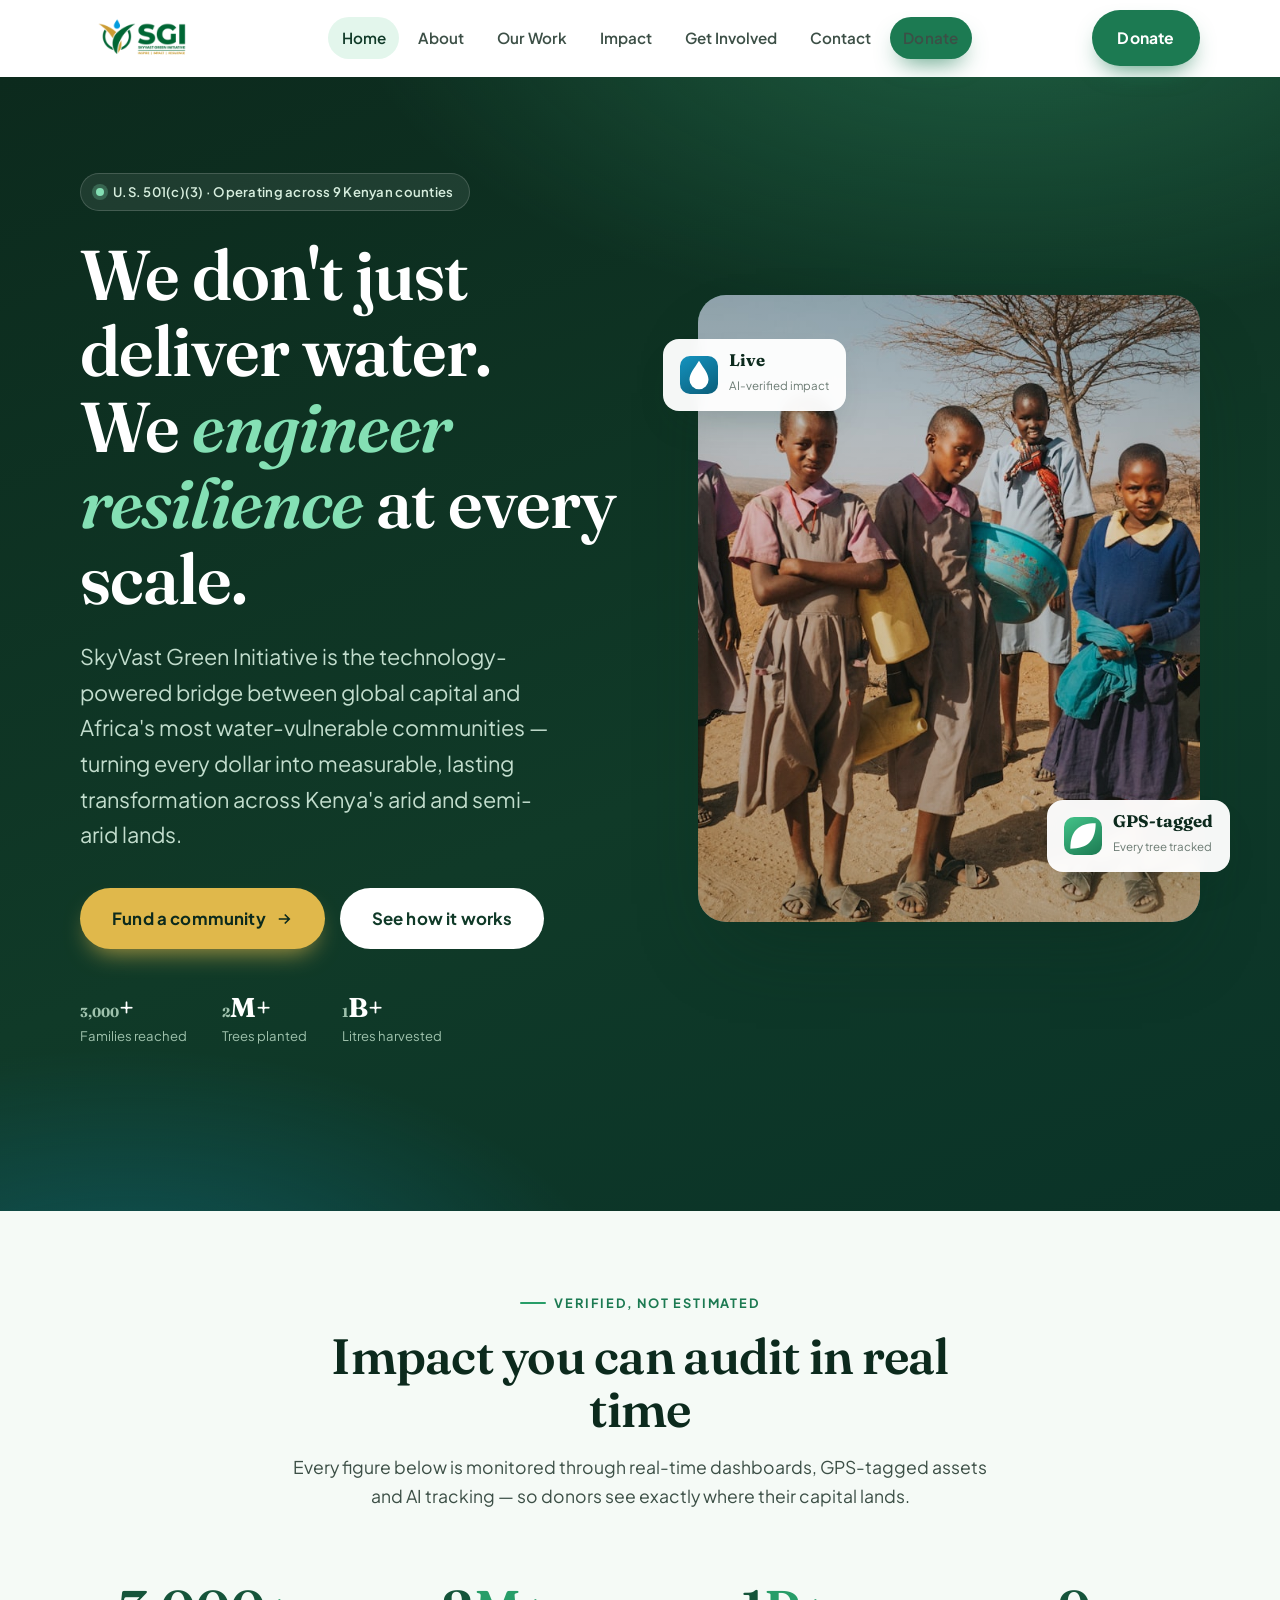
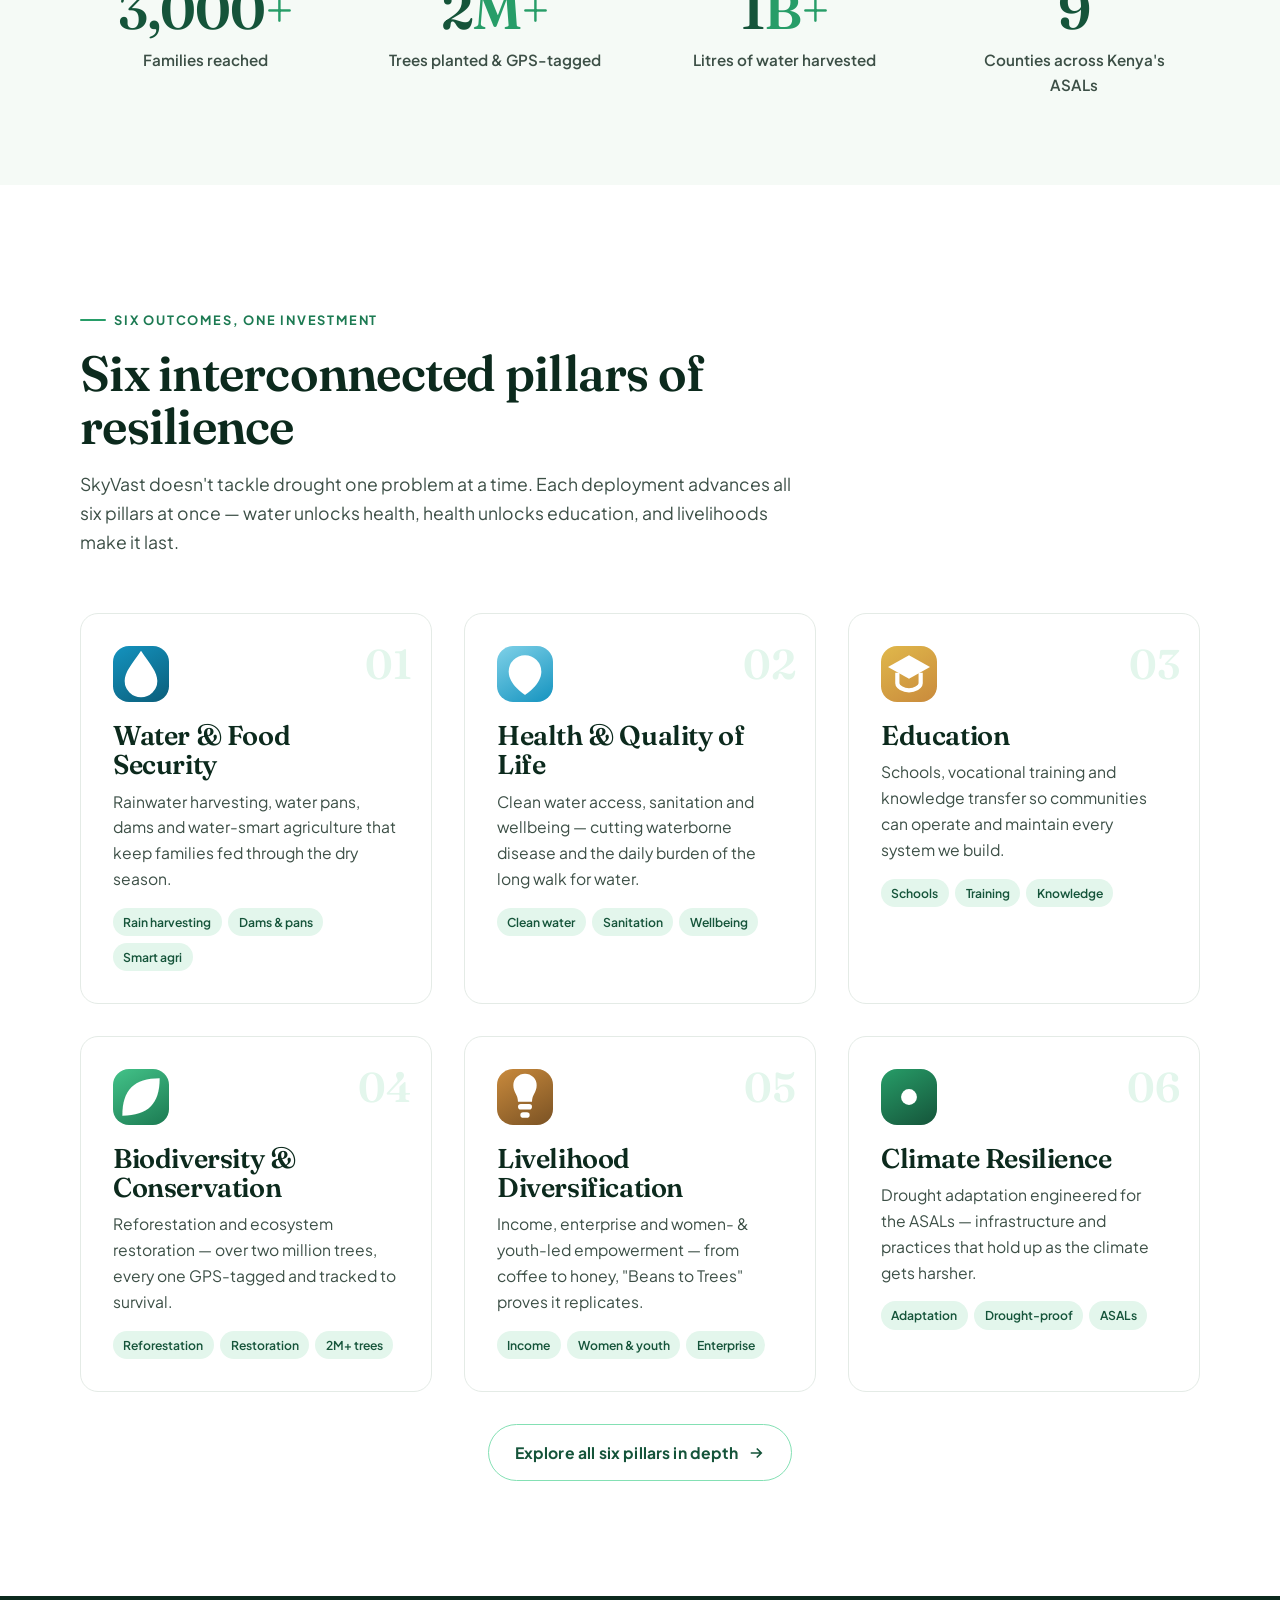
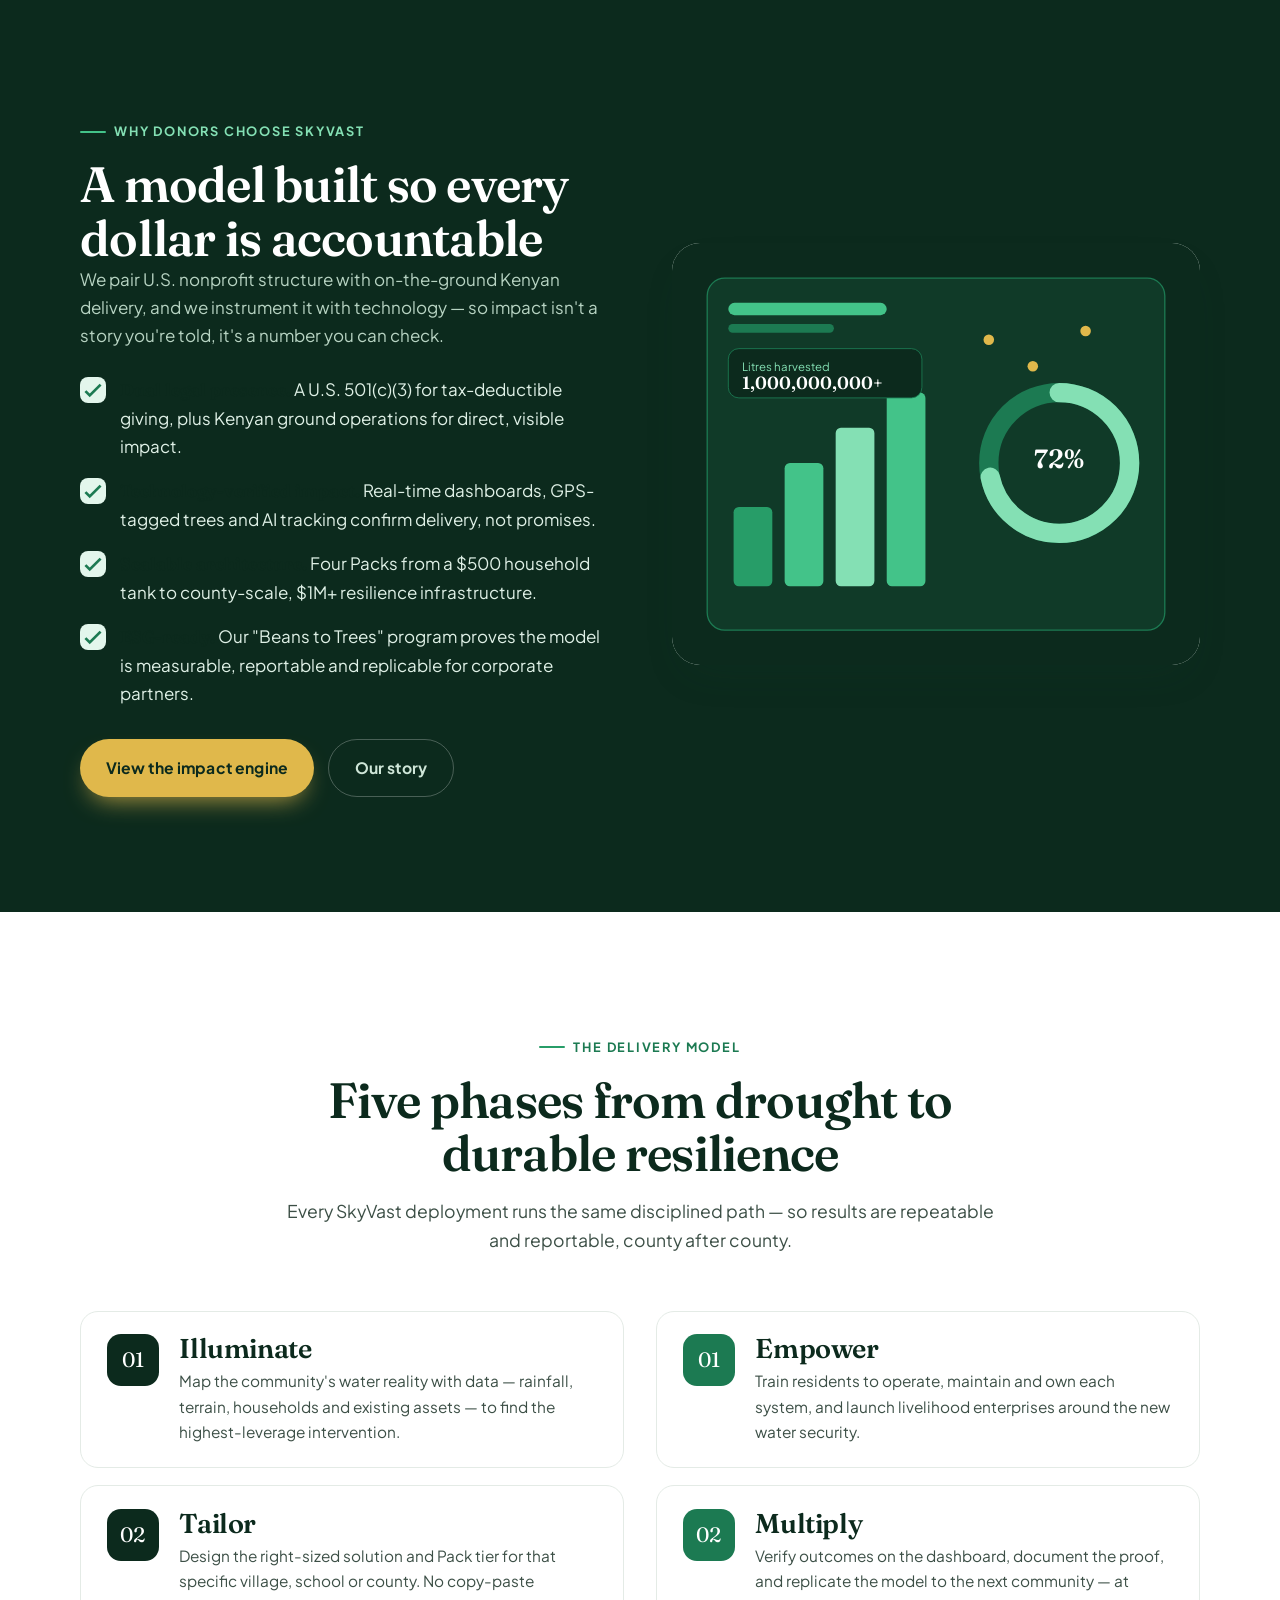
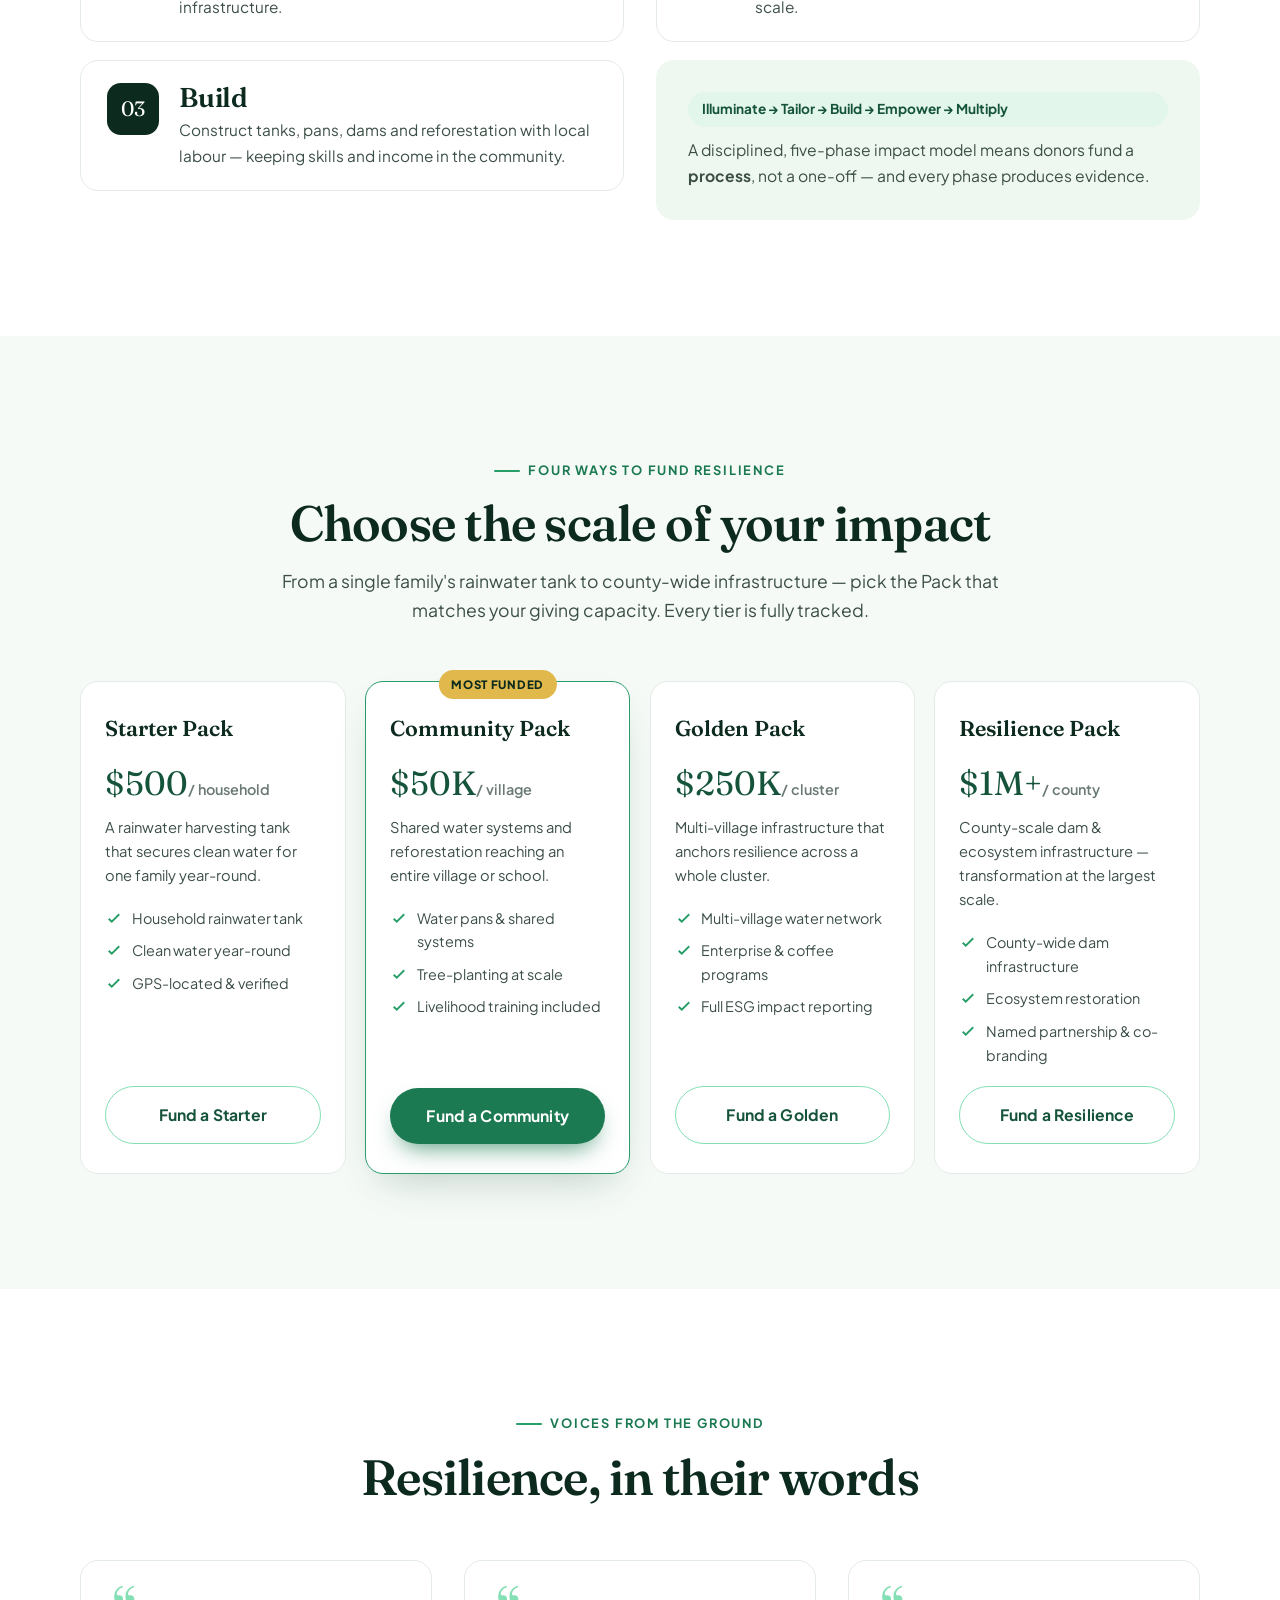
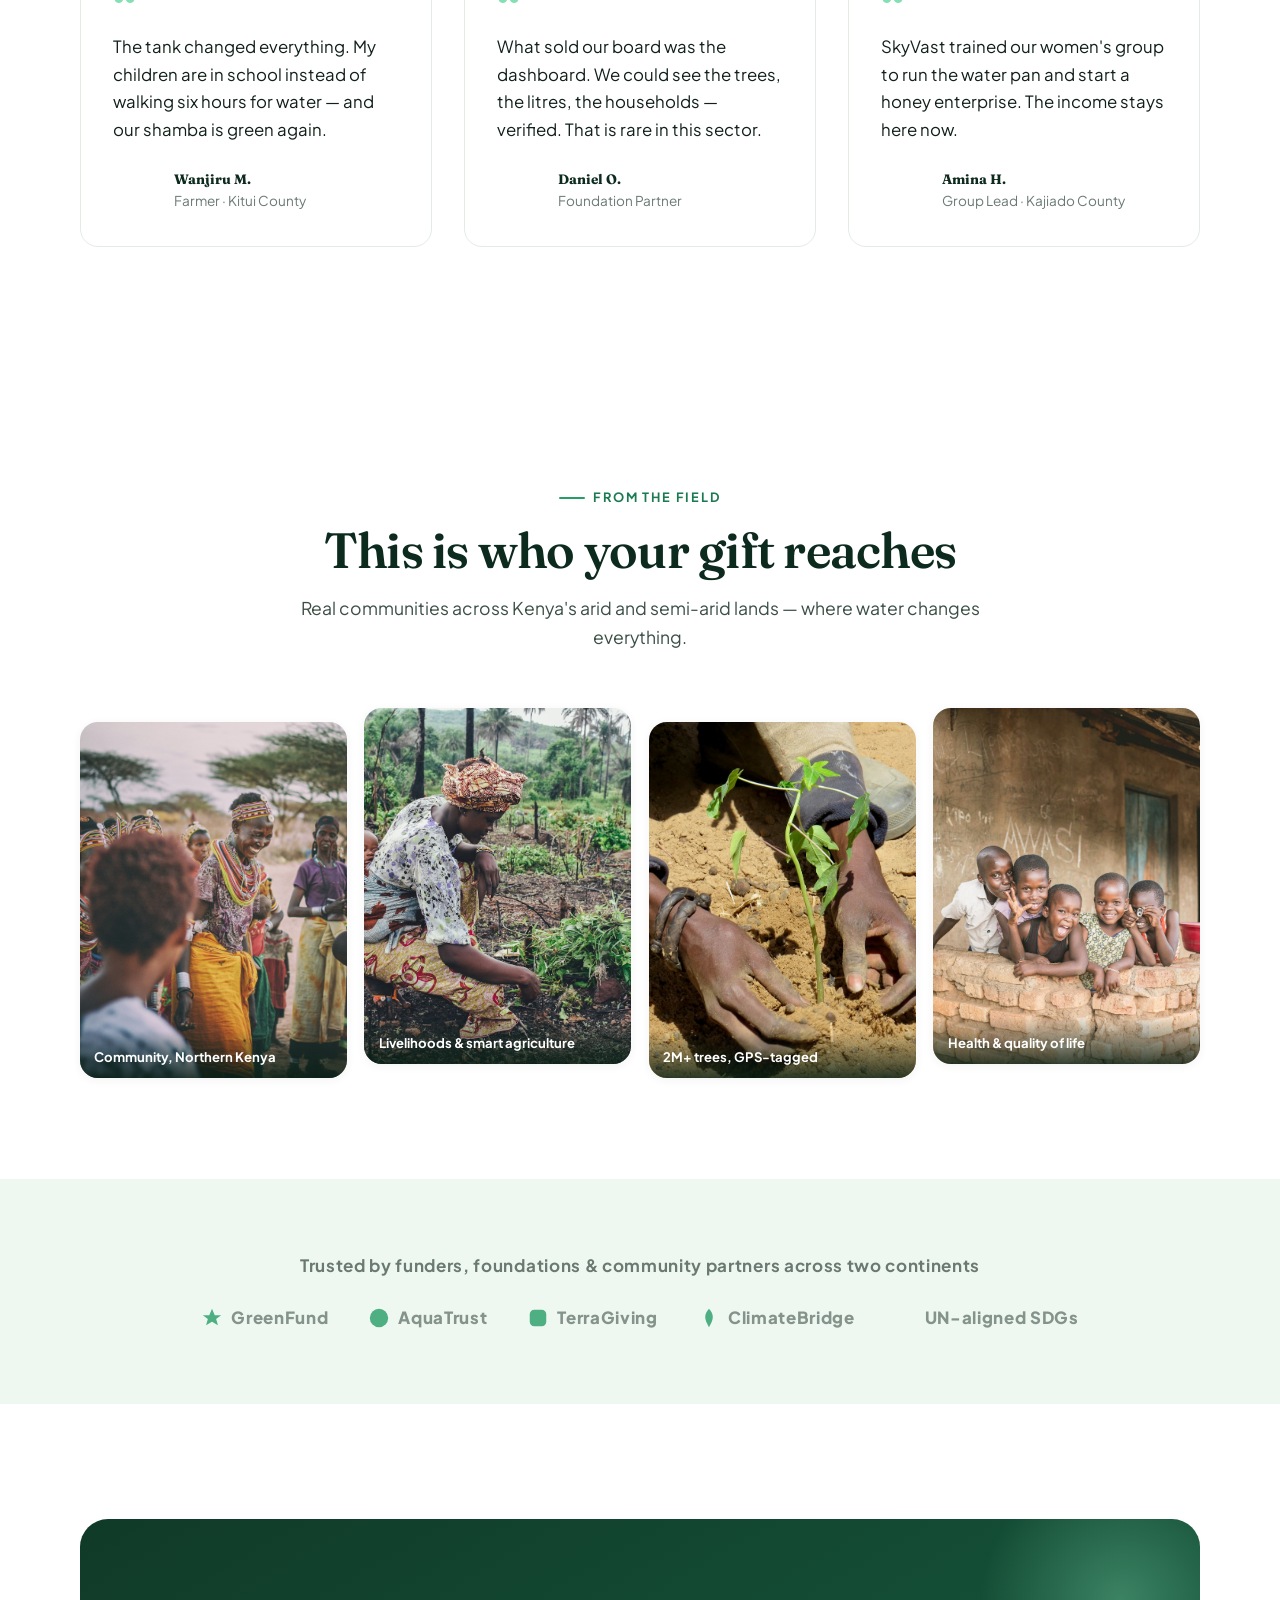
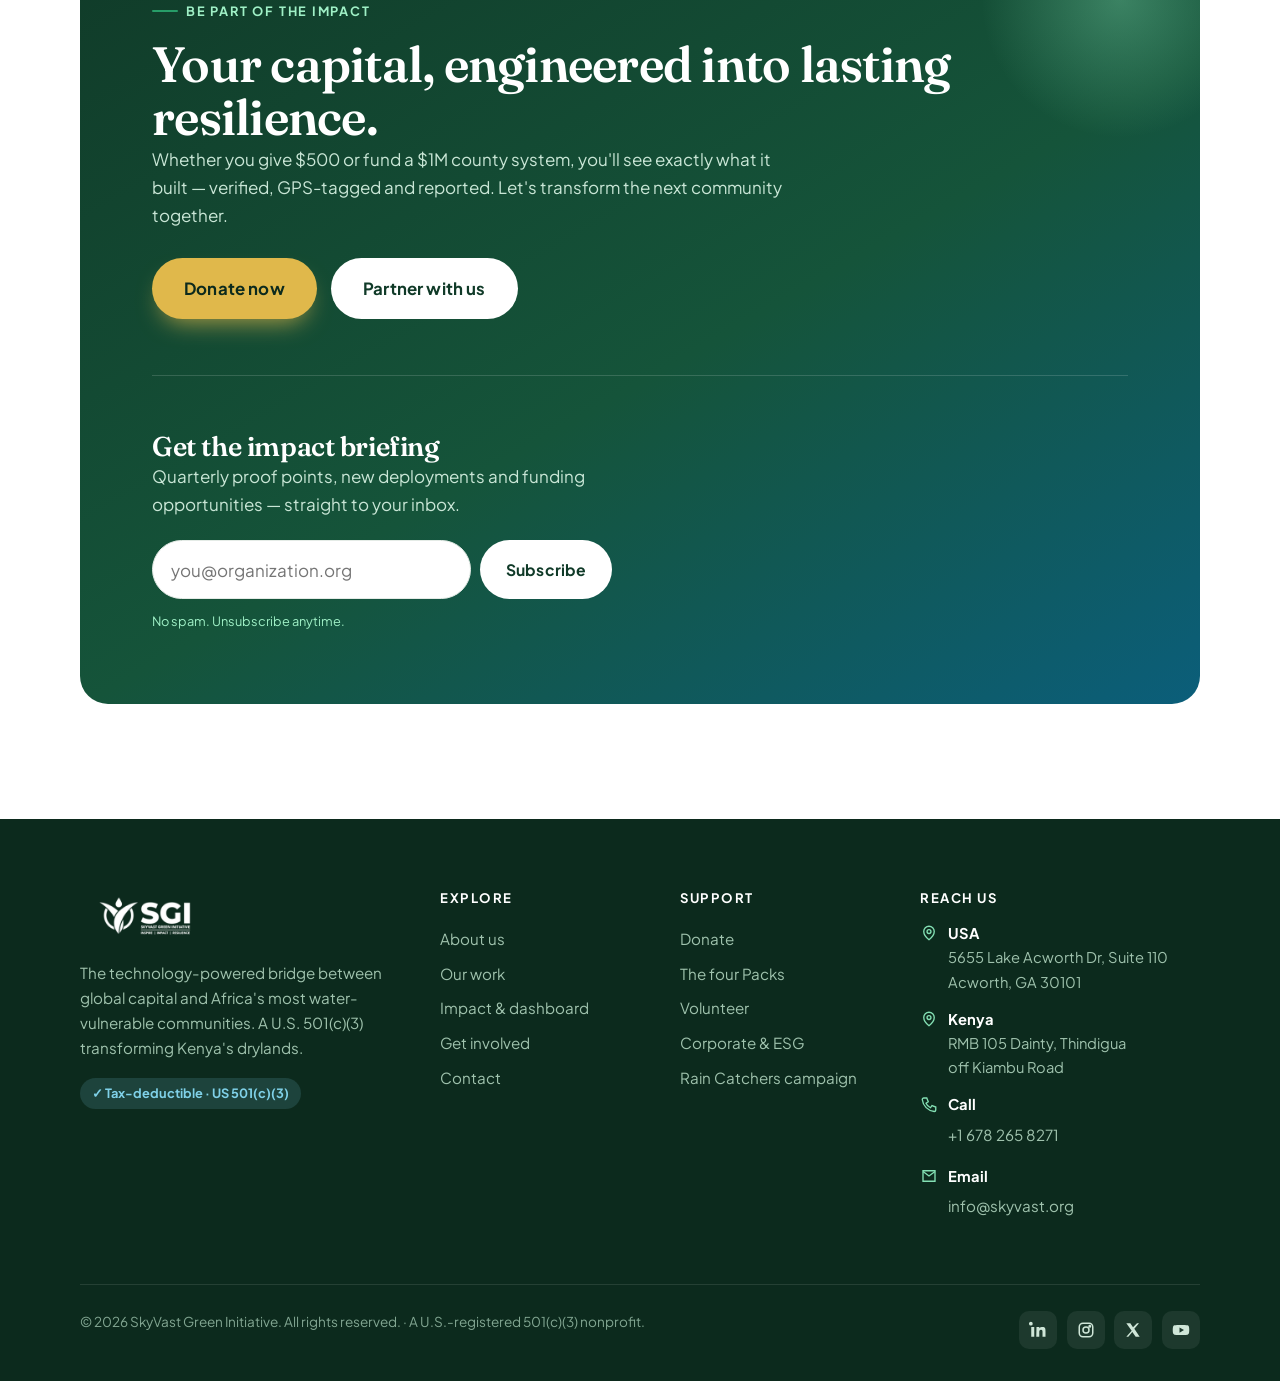
==== index.html @ e52d199e "SkyVast Green Initiative website Static donor-focused site: 6 pages (Home, About, Our Work, Impact, " ====
<!DOCTYPE html>
<html lang="en">
<head>
<meta charset="UTF-8" />
<meta name="viewport" content="width=device-width, initial-scale=1" />
<title>SkyVast Green Initiative — Engineering Water Resilience in Kenya's Drylands</title>
<meta name="description" content="SkyVast Green Initiative is a U.S. 501(c)(3) transforming Kenya's arid lands with water-smart, community-powered, technology-verified solutions. 3,000+ families reached, 2M+ trees planted, 1B+ litres harvested across 9 counties." />
<meta property="og:title" content="SkyVast Green Initiative — Engineer Resilience at Every Scale" />
<meta property="og:description" content="The technology-powered bridge between global capital and Africa's most water-vulnerable communities." />
<meta property="og:type" content="website" />
<link rel="icon" href="data:image/svg+xml,<svg xmlns='http://www.w3.org/2000/svg' viewBox='0 0 100 100'><circle cx='50' cy='50' r='48' fill='%23279d68'/><path d='M50 22c10 16 18 24 18 36a18 18 0 11-36 0c0-12 8-20 18-36z' fill='%23fff'/></svg>" />
<link rel="preconnect" href="https://fonts.googleapis.com" />
<link rel="preconnect" href="https://fonts.gstatic.com" crossorigin />
<link href="https://fonts.googleapis.com/css2?family=Fraunces:ital,opsz,wght@0,9..144,400..700;1,9..144,400..600&family=Plus+Jakarta+Sans:wght@400;500;600;700;800&display=swap" rel="stylesheet" />
<link rel="stylesheet" href="assets/css/styles.css" />
</head>
<body>
<a class="skip-link" href="#main">Skip to content</a>

<!-- ===================== HEADER ===================== -->
<header class="site-header">
  <div class="container nav">
    <a class="brand" href="index.html" aria-label="SkyVast Green Initiative home">
      <img class="brand-logo" src="assets/img/logo-color.png" alt="SkyVast Green Initiative — Inspire, Restore, Transform" width="160" height="50" />
    </a>
    <nav class="nav-links" aria-label="Primary">
      <a href="index.html" class="active">Home</a>
      <a href="about.html">About</a>
      <a href="our-work.html">Our Work</a>
      <a href="impact.html">Impact</a>
      <a href="get-involved.html">Get Involved</a>
      <a href="contact.html">Contact</a>
      <a class="btn btn--primary" href="get-involved.html#donate">Donate</a>
    </nav>
    <div class="nav-cta">
      <a class="btn btn--primary" href="get-involved.html#donate">Donate</a>
    </div>
    <button class="nav-toggle" aria-label="Toggle menu" aria-expanded="false"><span></span></button>
  </div>
</header>

<main id="main">

<!-- ===================== HERO ===================== -->
<section class="hero">
  <div class="container hero-inner">
    <div class="hero-copy">
      <span class="hero-badge"><span class="dot"></span> U.S. 501(c)(3) · Operating across 9 Kenyan counties</span>
      <h1>We don't just deliver water.<br/>We <span class="accent">engineer resilience</span> at every scale.</h1>
      <p class="lede">SkyVast Green Initiative is the technology-powered bridge between global capital and Africa's most water-vulnerable communities — turning every dollar into measurable, lasting transformation across Kenya's arid and semi-arid lands.</p>
      <div class="btn-row">
        <a class="btn btn--gold btn--lg" href="get-involved.html#donate">Fund a community
          <svg viewBox="0 0 24 24" fill="none" stroke="currentColor" stroke-width="2.2"><path d="M5 12h14M13 6l6 6-6 6"/></svg>
        </a>
        <a class="btn btn--light btn--lg" href="our-work.html">See how it works</a>
      </div>
      <div class="hero-trust">
        <div><b><span data-count="3000">0</span>+</b><span>Families reached</span></div>
        <div><b><span data-count="2">0</span>M+</b><span>Trees planted</span></div>
        <div><b><span data-count="1">0</span>B+</b><span>Litres harvested</span></div>
      </div>
    </div>

    <div class="hero-visual reveal">
      <div class="hero-card">
        <img src="assets/img/community.jpg" alt="Children carrying water containers across an arid landscape in Kenya's drylands" width="760" height="950" />
      </div>
      <div class="hero-float hero-float--tl">
        <span class="ic c-water"><svg viewBox="0 0 24 24" fill="currentColor"><path d="M12 3c3 5 6 8 6 12a6 6 0 11-12 0c0-4 3-7 6-12z"/></svg></span>
        <div><b>Live</b><span>AI-verified impact</span></div>
      </div>
      <div class="hero-float hero-float--br">
        <span class="ic c-leaf"><svg viewBox="0 0 24 24" fill="currentColor"><path d="M20 4C9 4 4 9 4 20c11 0 16-5 16-16z"/></svg></span>
        <div><b>GPS-tagged</b><span>Every tree tracked</span></div>
      </div>
    </div>
  </div>
  <svg class="wave-divider to-soft" viewBox="0 0 1440 80" preserveAspectRatio="none" aria-hidden="true"><path fill="currentColor" d="M0 80V40c180-40 360-40 540-10s360 60 540 35 240-45 360-45v60z"/></svg>
</section>

<!-- ===================== IMPACT STAT BAND ===================== -->
<section class="section--tight bg-soft">
  <div class="container">
    <div class="section-head center reveal">
      <span class="eyebrow">Verified, not estimated</span>
      <h2>Impact you can audit in real time</h2>
      <p>Every figure below is monitored through real-time dashboards, GPS-tagged assets and AI tracking — so donors see exactly where their capital lands.</p>
    </div>
    <div class="stat-band">
      <div class="stat reveal" data-delay="0"><div class="num"><span data-count="3000">0</span><span class="suffix">+</span></div><div class="label">Families reached</div></div>
      <div class="stat reveal" data-delay="1"><div class="num"><span data-count="2">0</span><span class="suffix">M+</span></div><div class="label">Trees planted &amp; GPS-tagged</div></div>
      <div class="stat reveal" data-delay="2"><div class="num"><span data-count="1">0</span><span class="suffix">B+</span></div><div class="label">Litres of water harvested</div></div>
      <div class="stat reveal" data-delay="3"><div class="num"><span data-count="9">0</span></div><div class="label">Counties across Kenya's ASALs</div></div>
    </div>
  </div>
</section>

<!-- ===================== SIX PILLARS ===================== -->
<section class="section" id="pillars">
  <div class="container">
    <div class="section-head reveal">
      <span class="eyebrow">Six outcomes, one investment</span>
      <h2>Six interconnected pillars of resilience</h2>
      <p>SkyVast doesn't tackle drought one problem at a time. Each deployment advances all six pillars at once — water unlocks health, health unlocks education, and livelihoods make it last.</p>
    </div>
    <div class="grid grid-3">
      <article class="card pillar reveal" data-delay="0">
        <span class="pillar-no">01</span>
        <span class="ic-badge c-water"><svg viewBox="0 0 24 24" fill="currentColor"><path d="M12 2c4 6 7 9 7 13a7 7 0 11-14 0c0-4 3-7 7-13z"/></svg></span>
        <h3>Water &amp; Food Security</h3>
        <p>Rainwater harvesting, water pans, dams and water-smart agriculture that keep families fed through the dry season.</p>
        <div class="tag-list"><span class="tag">Rain harvesting</span><span class="tag">Dams &amp; pans</span><span class="tag">Smart agri</span></div>
      </article>
      <article class="card pillar reveal" data-delay="1">
        <span class="pillar-no">02</span>
        <span class="ic-badge c-sky"><svg viewBox="0 0 24 24" fill="currentColor"><path d="M12 21s-7-4.5-7-10a7 7 0 0114 0c0 5.5-7 10-7 10z"/><circle cx="12" cy="11" r="2.5" fill="#fff"/></svg></span>
        <h3>Health &amp; Quality of Life</h3>
        <p>Clean water access, sanitation and wellbeing — cutting waterborne disease and the daily burden of the long walk for water.</p>
        <div class="tag-list"><span class="tag">Clean water</span><span class="tag">Sanitation</span><span class="tag">Wellbeing</span></div>
      </article>
      <article class="card pillar reveal" data-delay="2">
        <span class="pillar-no">03</span>
        <span class="ic-badge c-gold"><svg viewBox="0 0 24 24" fill="currentColor"><path d="M3 9l9-5 9 5-9 5-9-5z"/><path d="M7 11.5V16c0 1.5 2.5 3 5 3s5-1.5 5-3v-4.5" fill="none" stroke="currentColor" stroke-width="1.8"/></svg></span>
        <h3>Education</h3>
        <p>Schools, vocational training and knowledge transfer so communities can operate and maintain every system we build.</p>
        <div class="tag-list"><span class="tag">Schools</span><span class="tag">Training</span><span class="tag">Knowledge</span></div>
      </article>
      <article class="card pillar reveal" data-delay="0">
        <span class="pillar-no">04</span>
        <span class="ic-badge c-leaf"><svg viewBox="0 0 24 24" fill="currentColor"><path d="M20 4C9 4 4 9 4 20c11 0 16-5 16-16z"/><path d="M16 8C11 11 9 14 8 19" stroke="#fff" stroke-width="1.6" fill="none"/></svg></span>
        <h3>Biodiversity &amp; Conservation</h3>
        <p>Reforestation and ecosystem restoration — over two million trees, every one GPS-tagged and tracked to survival.</p>
        <div class="tag-list"><span class="tag">Reforestation</span><span class="tag">Restoration</span><span class="tag">2M+ trees</span></div>
      </article>
      <article class="card pillar reveal" data-delay="1">
        <span class="pillar-no">05</span>
        <span class="ic-badge c-earth"><svg viewBox="0 0 24 24" fill="currentColor"><path d="M12 2a5 5 0 015 5c0 3-2 4-2 7H9c0-3-2-4-2-7a5 5 0 015-5z"/><rect x="9" y="15" width="6" height="2.4" rx="1.2"/><rect x="10" y="18.5" width="4" height="2.4" rx="1.2"/></svg></span>
        <h3>Livelihood Diversification</h3>
        <p>Income, enterprise and women- &amp; youth-led empowerment — from coffee to honey, "Beans to Trees" proves it replicates.</p>
        <div class="tag-list"><span class="tag">Income</span><span class="tag">Women &amp; youth</span><span class="tag">Enterprise</span></div>
      </article>
      <article class="card pillar reveal" data-delay="2">
        <span class="pillar-no">06</span>
        <span class="ic-badge c-green"><svg viewBox="0 0 24 24" fill="currentColor"><path d="M12 3v4M12 17v4M3 12h4M17 12h4M6 6l3 3M15 15l3 3M18 6l-3 3M9 15l-3 3"/><circle cx="12" cy="12" r="3.4"/></svg></span>
        <h3>Climate Resilience</h3>
        <p>Drought adaptation engineered for the ASALs — infrastructure and practices that hold up as the climate gets harsher.</p>
        <div class="tag-list"><span class="tag">Adaptation</span><span class="tag">Drought-proof</span><span class="tag">ASALs</span></div>
      </article>
    </div>
    <div class="text-center mt-2 reveal">
      <a class="btn btn--ghost" href="our-work.html">Explore all six pillars in depth
        <svg viewBox="0 0 24 24" fill="none" stroke="currentColor" stroke-width="2.2"><path d="M5 12h14M13 6l6 6-6 6"/></svg>
      </a>
    </div>
  </div>
</section>

<!-- ===================== WHY SGI (value prop) ===================== -->
<section class="section bg-dark">
  <div class="container split">
    <div class="split-copy reveal">
      <span class="eyebrow">Why donors choose SkyVast</span>
      <h2>A model built so every dollar is accountable</h2>
      <p>We pair U.S. nonprofit structure with on-the-ground Kenyan delivery, and we instrument it with technology — so impact isn't a story you're told, it's a number you can check.</p>
      <ul class="feature-list">
        <li><span class="chk"><svg viewBox="0 0 24 24" fill="none" stroke="currentColor" stroke-width="2.5"><path d="M5 13l4 4L19 7"/></svg></span><span><b>Dual legal presence.</b> A U.S. 501(c)(3) for tax-deductible giving, plus Kenyan ground operations for direct, visible impact.</span></li>
        <li><span class="chk"><svg viewBox="0 0 24 24" fill="none" stroke="currentColor" stroke-width="2.5"><path d="M5 13l4 4L19 7"/></svg></span><span><b>Technology-verified impact.</b> Real-time dashboards, GPS-tagged trees and AI tracking confirm delivery, not promises.</span></li>
        <li><span class="chk"><svg viewBox="0 0 24 24" fill="none" stroke="currentColor" stroke-width="2.5"><path d="M5 13l4 4L19 7"/></svg></span><span><b>Scalable architecture.</b> Four Packs from a $500 household tank to county-scale, $1M+ resilience infrastructure.</span></li>
        <li><span class="chk"><svg viewBox="0 0 24 24" fill="none" stroke="currentColor" stroke-width="2.5"><path d="M5 13l4 4L19 7"/></svg></span><span><b>ESG-ready.</b> Our "Beans to Trees" program proves the model is measurable, reportable and replicable for corporate partners.</span></li>
      </ul>
      <div class="btn-row mt-2">
        <a class="btn btn--gold" href="impact.html">View the impact engine</a>
        <a class="btn btn--ghost" href="about.html" style="color:#cfe6d8;border-color:rgba(255,255,255,.25)">Our story</a>
      </div>
    </div>
    <div class="split-media reveal" data-delay="1">
      <svg viewBox="0 0 600 480" preserveAspectRatio="xMidYMid slice" role="img" aria-label="Dashboard illustration showing verified impact metrics">
        <rect width="600" height="480" fill="#0c2a1d"/>
        <rect x="40" y="40" width="520" height="400" rx="20" fill="#103a28" stroke="#1c7a52" stroke-width="1.5"/>
        <rect x="64" y="68" width="180" height="14" rx="7" fill="#43c389"/>
        <rect x="64" y="92" width="120" height="10" rx="5" fill="#1c7a52"/>
        <!-- bars -->
        <g>
          <rect x="70" y="300" width="44" height="90" rx="6" fill="#279d68"/>
          <rect x="128" y="250" width="44" height="140" rx="6" fill="#43c389"/>
          <rect x="186" y="210" width="44" height="180" rx="6" fill="#84e0b4"/>
          <rect x="244" y="170" width="44" height="220" rx="6" fill="#43c389"/>
        </g>
        <!-- donut -->
        <g transform="translate(440 250)">
          <circle r="80" fill="none" stroke="#1c7a52" stroke-width="22"/>
          <circle r="80" fill="none" stroke="#84e0b4" stroke-width="22" stroke-dasharray="360 503" stroke-linecap="round" transform="rotate(-90)"/>
          <text x="0" y="6" text-anchor="middle" fill="#fff" font-family="Fraunces, serif" font-size="30" font-weight="600">72%</text>
        </g>
        <!-- map pins -->
        <g fill="#e0b84b">
          <circle cx="360" cy="110" r="6"/><circle cx="410" cy="140" r="6"/><circle cx="470" cy="100" r="6"/>
        </g>
        <rect x="64" y="120" width="220" height="56" rx="12" fill="#0c2a1d" stroke="#1c7a52"/>
        <text x="80" y="145" fill="#84e0b4" font-family="Plus Jakarta Sans" font-size="13">Litres harvested</text>
        <text x="80" y="166" fill="#fff" font-family="Fraunces, serif" font-size="20" font-weight="600">1,000,000,000+</text>
      </svg>
    </div>
  </div>
</section>

<!-- ===================== FIVE-PHASE MODEL ===================== -->
<section class="section">
  <div class="container">
    <div class="section-head center reveal">
      <span class="eyebrow">The delivery model</span>
      <h2>Five phases from drought to durable resilience</h2>
      <p>Every SkyVast deployment runs the same disciplined path — so results are repeatable and reportable, county after county.</p>
    </div>
    <div class="grid grid-2" style="align-items:start">
      <div class="steps reveal">
        <div class="step"><div class="step-no"></div><div><h3>Illuminate</h3><p>Map the community's water reality with data — rainfall, terrain, households and existing assets — to find the highest-leverage intervention.</p></div></div>
        <div class="step"><div class="step-no"></div><div><h3>Tailor</h3><p>Design the right-sized solution and Pack tier for that specific village, school or county. No copy-paste infrastructure.</p></div></div>
        <div class="step"><div class="step-no"></div><div><h3>Build</h3><p>Construct tanks, pans, dams and reforestation with local labour — keeping skills and income in the community.</p></div></div>
      </div>
      <div class="steps reveal" data-delay="1">
        <div class="step"><div class="step-no" style="background:var(--green-600)"></div><div><h3>Empower</h3><p>Train residents to operate, maintain and own each system, and launch livelihood enterprises around the new water security.</p></div></div>
        <div class="step"><div class="step-no" style="background:var(--green-600)"></div><div><h3>Multiply</h3><p>Verify outcomes on the dashboard, document the proof, and replicate the model to the next community — at scale.</p></div></div>
        <div class="card" style="background:var(--bg-mint);border:none;display:flex;flex-direction:column;justify-content:center;gap:.6rem">
          <span class="pill-note">Illuminate → Tailor → Build → Empower → Multiply</span>
          <p style="margin:0">A disciplined, five-phase impact model means donors fund a <b>process</b>, not a one-off — and every phase produces evidence.</p>
        </div>
      </div>
    </div>
  </div>
</section>

<!-- ===================== PACKS PREVIEW ===================== -->
<section class="section bg-soft" id="packs">
  <div class="container">
    <div class="section-head center reveal">
      <span class="eyebrow">Four ways to fund resilience</span>
      <h2>Choose the scale of your impact</h2>
      <p>From a single family's rainwater tank to county-wide infrastructure — pick the Pack that matches your giving capacity. Every tier is fully tracked.</p>
    </div>
    <div class="packs">
      <article class="pack reveal" data-delay="0">
        <div class="pack-name">Starter Pack</div>
        <div class="pack-price">$500<small>/ household</small></div>
        <p class="pack-desc">A rainwater harvesting tank that secures clean water for one family year-round.</p>
        <ul>
          <li><svg viewBox="0 0 24 24" fill="none" stroke="currentColor" stroke-width="2.5"><path d="M5 13l4 4L19 7"/></svg>Household rainwater tank</li>
          <li><svg viewBox="0 0 24 24" fill="none" stroke="currentColor" stroke-width="2.5"><path d="M5 13l4 4L19 7"/></svg>Clean water year-round</li>
          <li><svg viewBox="0 0 24 24" fill="none" stroke="currentColor" stroke-width="2.5"><path d="M5 13l4 4L19 7"/></svg>GPS-located &amp; verified</li>
        </ul>
        <a class="btn btn--ghost" href="get-involved.html#donate">Fund a Starter</a>
      </article>
      <article class="pack featured reveal" data-delay="1">
        <div class="pack-name">Community Pack</div>
        <div class="pack-price">$50K<small>/ village</small></div>
        <p class="pack-desc">Shared water systems and reforestation reaching an entire village or school.</p>
        <ul>
          <li><svg viewBox="0 0 24 24" fill="none" stroke="currentColor" stroke-width="2.5"><path d="M5 13l4 4L19 7"/></svg>Water pans &amp; shared systems</li>
          <li><svg viewBox="0 0 24 24" fill="none" stroke="currentColor" stroke-width="2.5"><path d="M5 13l4 4L19 7"/></svg>Tree-planting at scale</li>
          <li><svg viewBox="0 0 24 24" fill="none" stroke="currentColor" stroke-width="2.5"><path d="M5 13l4 4L19 7"/></svg>Livelihood training included</li>
        </ul>
        <a class="btn btn--primary" href="get-involved.html#donate">Fund a Community</a>
      </article>
      <article class="pack reveal" data-delay="2">
        <div class="pack-name">Golden Pack</div>
        <div class="pack-price">$250K<small>/ cluster</small></div>
        <p class="pack-desc">Multi-village infrastructure that anchors resilience across a whole cluster.</p>
        <ul>
          <li><svg viewBox="0 0 24 24" fill="none" stroke="currentColor" stroke-width="2.5"><path d="M5 13l4 4L19 7"/></svg>Multi-village water network</li>
          <li><svg viewBox="0 0 24 24" fill="none" stroke="currentColor" stroke-width="2.5"><path d="M5 13l4 4L19 7"/></svg>Enterprise &amp; coffee programs</li>
          <li><svg viewBox="0 0 24 24" fill="none" stroke="currentColor" stroke-width="2.5"><path d="M5 13l4 4L19 7"/></svg>Full ESG impact reporting</li>
        </ul>
        <a class="btn btn--ghost" href="get-involved.html#donate">Fund a Golden</a>
      </article>
      <article class="pack reveal" data-delay="3">
        <div class="pack-name">Resilience Pack</div>
        <div class="pack-price">$1M+<small>/ county</small></div>
        <p class="pack-desc">County-scale dam &amp; ecosystem infrastructure — transformation at the largest scale.</p>
        <ul>
          <li><svg viewBox="0 0 24 24" fill="none" stroke="currentColor" stroke-width="2.5"><path d="M5 13l4 4L19 7"/></svg>County-wide dam infrastructure</li>
          <li><svg viewBox="0 0 24 24" fill="none" stroke="currentColor" stroke-width="2.5"><path d="M5 13l4 4L19 7"/></svg>Ecosystem restoration</li>
          <li><svg viewBox="0 0 24 24" fill="none" stroke="currentColor" stroke-width="2.5"><path d="M5 13l4 4L19 7"/></svg>Named partnership &amp; co-branding</li>
        </ul>
        <a class="btn btn--ghost" href="get-involved.html#donate">Fund a Resilience</a>
      </article>
    </div>
  </div>
</section>

<!-- ===================== TESTIMONIALS ===================== -->
<section class="section">
  <div class="container">
    <div class="section-head center reveal">
      <span class="eyebrow">Voices from the ground</span>
      <h2>Resilience, in their words</h2>
    </div>
    <div class="grid grid-3">
      <figure class="quote-card reveal" data-delay="0">
        <div class="mark">&ldquo;</div>
        <blockquote>The tank changed everything. My children are in school instead of walking six hours for water — and our shamba is green again.</blockquote>
        <figcaption class="who">
          <span class="avatar c-leaf" aria-hidden="true"></span>
          <span><b>Wanjiru M.</b><span>Farmer · Kitui County</span></span>
        </figcaption>
      </figure>
      <figure class="quote-card reveal" data-delay="1">
        <div class="mark">&ldquo;</div>
        <blockquote>What sold our board was the dashboard. We could see the trees, the litres, the households — verified. That is rare in this sector.</blockquote>
        <figcaption class="who">
          <span class="avatar c-water" aria-hidden="true"></span>
          <span><b>Daniel O.</b><span>Foundation Partner</span></span>
        </figcaption>
      </figure>
      <figure class="quote-card reveal" data-delay="2">
        <div class="mark">&ldquo;</div>
        <blockquote>SkyVast trained our women's group to run the water pan and start a honey enterprise. The income stays here now.</blockquote>
        <figcaption class="who">
          <span class="avatar c-earth" aria-hidden="true"></span>
          <span><b>Amina H.</b><span>Group Lead · Kajiado County</span></span>
        </figcaption>
      </figure>
    </div>
  </div>
</section>

<!-- ===================== PHOTO MONTAGE ===================== -->
<section class="section">
  <div class="container">
    <div class="section-head center reveal">
      <span class="eyebrow">From the field</span>
      <h2>This is who your gift reaches</h2>
      <p>Real communities across Kenya's arid and semi-arid lands — where water changes everything.</p>
    </div>
    <div class="photo-strip reveal">
      <figure><img src="assets/img/water-collect.jpg" alt="Women of a Kenyan community gathered together" loading="lazy" /><figcaption>Community, Northern Kenya</figcaption></figure>
      <figure><img src="assets/img/tree-planting.jpg" alt="A woman tends crops with her child on her back" loading="lazy" /><figcaption>Livelihoods &amp; smart agriculture</figcaption></figure>
      <figure><img src="assets/img/reforest.jpg" alt="Hands planting a tree seedling in dry soil" loading="lazy" /><figcaption>2M+ trees, GPS-tagged</figcaption></figure>
      <figure><img src="assets/img/farmer.jpg" alt="Joyful children in a Kenyan village" loading="lazy" /><figcaption>Health &amp; quality of life</figcaption></figure>
    </div>
  </div>
</section>

<!-- ===================== PARTNERS ===================== -->
<section class="section--tight bg-mint">
  <div class="container">
    <p class="text-center" style="font-weight:700;letter-spacing:.04em;color:var(--muted);margin-bottom:1.6rem">Trusted by funders, foundations &amp; community partners across two continents</p>
    <div class="logo-row reveal">
      <span class="logo-chip"><svg viewBox="0 0 24 24" fill="currentColor"><path d="M12 2l3 7h7l-5.5 4 2 7L12 16l-6.5 4 2-7L2 9h7z"/></svg>GreenFund</span>
      <span class="logo-chip"><svg viewBox="0 0 24 24" fill="currentColor"><circle cx="12" cy="12" r="10"/></svg>AquaTrust</span>
      <span class="logo-chip"><svg viewBox="0 0 24 24" fill="currentColor"><rect x="3" y="3" width="18" height="18" rx="5"/></svg>TerraGiving</span>
      <span class="logo-chip"><svg viewBox="0 0 24 24" fill="currentColor"><path d="M12 2C7 8 6 12 12 22 18 12 17 8 12 2z"/></svg>ClimateBridge</span>
      <span class="logo-chip"><svg viewBox="0 0 24 24" fill="currentColor"><path d="M3 12h18M12 3v18"/></svg>UN-aligned SDGs</span>
    </div>
  </div>
</section>

<!-- ===================== CTA + NEWSLETTER ===================== -->
<section class="section">
  <div class="container">
    <div class="cta-band reveal">
      <span class="eyebrow" style="color:#9ff0c6">Be part of the impact</span>
      <h2>Your capital, engineered into lasting resilience.</h2>
      <p>Whether you give $500 or fund a $1M county system, you'll see exactly what it built — verified, GPS-tagged and reported. Let's transform the next community together.</p>
      <div class="btn-row">
        <a class="btn btn--gold btn--lg" href="get-involved.html#donate">Donate now</a>
        <a class="btn btn--light btn--lg" href="get-involved.html#partner">Partner with us</a>
      </div>
      <hr class="divider" style="background:rgba(255,255,255,.15)" />
      <div style="max-width:520px;position:relative">
        <h3 style="color:#fff">Get the impact briefing</h3>
        <p style="color:#c9e6d6">Quarterly proof points, new deployments and funding opportunities — straight to your inbox.</p>
        <form class="newsletter-form" data-demo>
          <input type="email" name="email" placeholder="you@organization.org" aria-label="Email address" required />
          <button class="btn btn--light" type="submit" data-label="Subscribe">Subscribe</button>
        </form>
        <p class="form-note" data-form-note style="color:#9ff0c6">No spam. Unsubscribe anytime.</p>
      </div>
    </div>
  </div>
</section>

</main>

<!-- ===================== FOOTER ===================== -->
<footer class="site-footer">
  <div class="container">
    <div class="footer-grid">
      <div class="footer-col footer-col--brand">
        <a class="brand" href="index.html"><img class="brand-logo brand-logo--invert" src="assets/img/logo-color.png" alt="SkyVast Green Initiative" width="160" height="50" /></a>
        <p class="footer-about">The technology-powered bridge between global capital and Africa's most water-vulnerable communities. A U.S. 501(c)(3) transforming Kenya's drylands.</p>
        <span class="badge-verified" style="margin-top:1.1rem;background:rgba(127,209,232,.15);color:#7fd1e8">✓ Tax-deductible · US 501(c)(3)</span>
      </div>
      <div class="footer-col">
        <h4>Explore</h4>
        <a href="about.html">About us</a>
        <a href="our-work.html">Our work</a>
        <a href="impact.html">Impact &amp; dashboard</a>
        <a href="get-involved.html">Get involved</a>
        <a href="contact.html">Contact</a>
      </div>
      <div class="footer-col">
        <h4>Support</h4>
        <a href="get-involved.html#donate">Donate</a>
        <a href="get-involved.html#packs">The four Packs</a>
        <a href="get-involved.html#volunteer">Volunteer</a>
        <a href="get-involved.html#partner">Corporate &amp; ESG</a>
        <a href="get-involved.html#campaign">Rain Catchers campaign</a>
      </div>
      <div class="footer-col">
        <h4>Reach us</h4>
        <ul class="footer-contact">
          <li><svg viewBox="0 0 24 24" fill="none" stroke="currentColor" stroke-width="1.8"><path d="M12 21s-7-5.6-7-11a7 7 0 0114 0c0 5.4-7 11-7 11z"/><circle cx="12" cy="10" r="2.6"/></svg><span><b style="color:#fff">USA</b><br/>5655 Lake Acworth Dr, Suite 110<br/>Acworth, GA 30101</span></li>
          <li><svg viewBox="0 0 24 24" fill="none" stroke="currentColor" stroke-width="1.8"><path d="M12 21s-7-5.6-7-11a7 7 0 0114 0c0 5.4-7 11-7 11z"/><circle cx="12" cy="10" r="2.6"/></svg><span><b style="color:#fff">Kenya</b><br/>RMB 105 Dainty, Thindigua<br/>off Kiambu Road</span></li>
          <li><svg viewBox="0 0 24 24" fill="none" stroke="currentColor" stroke-width="1.8"><path d="M5 4h4l2 5-3 2a12 12 0 006 6l2-3 5 2v4a2 2 0 01-2 2A18 18 0 013 6a2 2 0 012-2z"/></svg><span><b style="color:#fff">Call</b><br/><a href="tel:+16782658271" style="color:inherit">+1 678 265 8271</a></span></li>
          <li><svg viewBox="0 0 24 24" fill="none" stroke="currentColor" stroke-width="1.8"><path d="M4 5h16v14H4z"/><path d="M4 6l8 6 8-6"/></svg><span><b style="color:#fff">Email</b><br/><a href="mailto:info@skyvast.org" style="color:inherit">info@skyvast.org</a></span></li>
        </ul>
      </div>
    </div>
    <div class="footer-bottom">
      <span>© <span data-year>2026</span> SkyVast Green Initiative. All rights reserved. · A U.S.-registered 501(c)(3) nonprofit.</span>
      <div class="socials">
        <a href="https://skyvast.org/" target="_blank" rel="noopener" aria-label="LinkedIn"><svg viewBox="0 0 24 24" fill="currentColor" width="18"><path d="M4.98 3.5A2.5 2.5 0 102.5 6 2.5 2.5 0 004.98 3.5zM3 8h4v13H3zM10 8h3.8v1.8h.05A4.2 4.2 0 0118 8c4 0 4 2.6 4 6v7h-4v-6c0-1.5 0-3.3-2-3.3s-2.3 1.6-2.3 3.2V21h-4z"/></svg></a>
        <a href="https://skyvast.org/" target="_blank" rel="noopener" aria-label="Instagram"><svg viewBox="0 0 24 24" fill="none" stroke="currentColor" stroke-width="2" width="18"><rect x="3" y="3" width="18" height="18" rx="5"/><circle cx="12" cy="12" r="4"/><circle cx="17" cy="7" r="1" fill="currentColor"/></svg></a>
        <a href="https://skyvast.org/" target="_blank" rel="noopener" aria-label="X"><svg viewBox="0 0 24 24" fill="currentColor" width="16"><path d="M18 2h3l-7 8 8 12h-6l-5-7-6 7H2l8-9L2 2h6l4 6z"/></svg></a>
        <a href="https://skyvast.org/" target="_blank" rel="noopener" aria-label="YouTube"><svg viewBox="0 0 24 24" fill="currentColor" width="18"><path d="M23 12s0-3-.4-4.4a2.6 2.6 0 00-1.8-1.8C19.3 5.4 12 5.4 12 5.4s-7.3 0-8.8.4A2.6 2.6 0 001.4 7.6C1 9 1 12 1 12s0 3 .4 4.4a2.6 2.6 0 001.8 1.8c1.5.4 8.8.4 8.8.4s7.3 0 8.8-.4a2.6 2.6 0 001.8-1.8C23 15 23 12 23 12zM10 15.5v-7l6 3.5z"/></svg></a>
      </div>
    </div>
  </div>
</footer>

<script src="assets/js/main.js"></script>
</body>
</html>
---- assets/css/styles.css ----
/* ==========================================================================
   SkyVast Green Initiative — Design System
   "Engineer resilience at every scale."
   Static, dependency-free. Tokens → base → components → utilities → responsive.
   ========================================================================== */

/* ---------- Design Tokens ---------- */
:root {
  /* Brand palette: forest greens, water blues, savanna earth */
  --green-900: #0c2a1d;
  --green-800: #103a28;
  --green-700: #15543a;
  --green-600: #1c7a52;
  --green-500: #279d68;
  --green-400: #43c389;
  --green-300: #84e0b4;
  --green-100: #e3f6ec;

  --water-700: #0b5e7a;
  --water-500: #1493bf;
  --water-300: #7fd1e8;
  --water-100: #e2f4fa;

  --earth-700: #7a5224;
  --earth-500: #c98a3c;
  --earth-300: #e7c188;
  --sand-100:  #f7f1e6;

  --gold:      #e0b84b;

  --ink:       #112019;
  --ink-soft:  #3c4f46;
  --muted:     #6a7a72;
  --line:      #e4ebe6;
  --bg:        #ffffff;
  --bg-soft:   #f5faf6;
  --bg-mint:   #eef8f1;

  /* Typography */
  --font-display: "Fraunces", Georgia, "Times New Roman", serif;
  --font-body: "Plus Jakarta Sans", -apple-system, BlinkMacSystemFont, "Segoe UI", Roboto, Helvetica, Arial, sans-serif;

  /* Rhythm */
  --maxw: 1200px;
  --gap: clamp(1rem, 2.5vw, 2rem);
  --radius-sm: 10px;
  --radius: 18px;
  --radius-lg: 28px;
  --shadow-sm: 0 2px 10px rgba(16, 58, 40, 0.06);
  --shadow: 0 18px 40px -18px rgba(16, 58, 40, 0.28);
  --shadow-lg: 0 40px 80px -30px rgba(12, 42, 29, 0.45);

  --ease: cubic-bezier(0.22, 1, 0.36, 1);
}

/* ---------- Reset & Base ---------- */
*, *::before, *::after { box-sizing: border-box; }
* { margin: 0; }
html { scroll-behavior: smooth; -webkit-text-size-adjust: 100%; }
body {
  font-family: var(--font-body);
  color: var(--ink);
  background: var(--bg);
  line-height: 1.65;
  font-size: 17px;
  -webkit-font-smoothing: antialiased;
  text-rendering: optimizeLegibility;
  overflow-x: hidden;
}
img, svg, video { display: block; max-width: 100%; }
img { height: auto; }
a { color: inherit; text-decoration: none; }
ul { list-style: none; padding: 0; }
button { font-family: inherit; cursor: pointer; border: none; background: none; }
:focus-visible { outline: 3px solid var(--green-400); outline-offset: 3px; border-radius: 4px; }

h1, h2, h3, h4 { font-family: var(--font-display); line-height: 1.08; font-weight: 600; color: var(--green-900); letter-spacing: -0.015em; }
h1 { font-size: clamp(2.5rem, 6vw, 4.4rem); }
h2 { font-size: clamp(2rem, 4.4vw, 3.1rem); }
h3 { font-size: clamp(1.3rem, 2.4vw, 1.7rem); }
p { color: var(--ink-soft); }

/* ---------- Layout helpers ---------- */
.container { width: 100%; max-width: var(--maxw); margin-inline: auto; padding-inline: clamp(1.1rem, 4vw, 2.5rem); }
.section { padding-block: clamp(4rem, 9vw, 7.5rem); }
.section--tight { padding-block: clamp(3rem, 6vw, 4.5rem); }
.bg-soft { background: var(--bg-soft); }
.bg-mint { background: var(--bg-mint); }
.bg-dark { background: var(--green-900); color: #dff0e6; }
.bg-dark h1, .bg-dark h2, .bg-dark h3 { color: #fff; }
.bg-dark p { color: #b7d3c2; }

.eyebrow {
  display: inline-flex; align-items: center; gap: .5rem;
  font-size: .8rem; font-weight: 700; letter-spacing: .14em; text-transform: uppercase;
  color: var(--green-600); margin-bottom: 1rem;
}
.eyebrow::before { content: ""; width: 26px; height: 2px; background: var(--green-500); border-radius: 2px; }
.bg-dark .eyebrow { color: var(--green-300); }
.bg-dark .eyebrow::before { background: var(--green-400); }

.section-head { max-width: 720px; margin-bottom: clamp(2.2rem, 5vw, 3.5rem); }
.section-head.center { margin-inline: auto; text-align: center; }
.section-head p { margin-top: 1rem; font-size: 1.1rem; }
.lede { font-size: clamp(1.1rem, 2vw, 1.35rem); color: var(--ink-soft); }

/* ---------- Buttons ---------- */
.btn {
  display: inline-flex; align-items: center; gap: .6rem;
  font-weight: 700; font-size: .98rem; letter-spacing: .01em;
  padding: .92rem 1.6rem; border-radius: 999px;
  transition: transform .25s var(--ease), box-shadow .25s var(--ease), background .25s var(--ease), color .25s var(--ease);
  white-space: nowrap;
}
.btn svg { width: 18px; height: 18px; }
.btn--primary { background: var(--green-600); color: #fff; box-shadow: 0 12px 24px -10px rgba(28, 122, 82, .8); }
.btn--primary:hover { background: var(--green-700); transform: translateY(-2px); box-shadow: 0 18px 32px -12px rgba(28, 122, 82, .9); }
.btn--gold { background: var(--gold); color: var(--green-900); box-shadow: 0 12px 24px -10px rgba(224, 184, 75, .8); }
.btn--gold:hover { background: #ecca6b; transform: translateY(-2px); }
.btn--ghost { background: transparent; color: var(--green-700); border: 1.5px solid var(--green-300); }
.btn--ghost:hover { background: var(--green-100); border-color: var(--green-500); transform: translateY(-2px); }
.btn--light { background: #fff; color: var(--green-800); }
.btn--light:hover { transform: translateY(-2px); box-shadow: var(--shadow); }
.btn--lg { padding: 1.05rem 2rem; font-size: 1.05rem; }
.btn-row { display: flex; flex-wrap: wrap; gap: .9rem; }

.link-arrow { display: inline-flex; align-items: center; gap: .4rem; font-weight: 700; color: var(--green-600); }
.link-arrow svg { width: 16px; transition: transform .25s var(--ease); }
.link-arrow:hover svg { transform: translateX(4px); }

/* ==========================================================================
   Header / Navigation
   ========================================================================== */
.site-header {
  position: sticky; top: 0; z-index: 60;
  background: rgba(255, 255, 255, .82);
  backdrop-filter: saturate(180%) blur(14px);
  -webkit-backdrop-filter: saturate(180%) blur(14px);
  border-bottom: 1px solid transparent;
  transition: border-color .3s, box-shadow .3s, background .3s;
}
.site-header.scrolled { border-color: var(--line); box-shadow: var(--shadow-sm); }
.nav { display: flex; align-items: center; justify-content: space-between; gap: 1.5rem; height: 76px; }
.brand { display: flex; align-items: center; gap: .7rem; font-family: var(--font-display); font-weight: 700; font-size: 1.28rem; color: var(--green-900); }
.brand .logo-mark { width: 42px; height: 42px; flex: none; }
.brand-logo { height: 42px; width: auto; flex: none; display: block; }
.site-header .brand-logo { height: 40px; }
.brand-logo--invert { filter: brightness(0) invert(1); }
.brand small { display: block; font-family: var(--font-body); font-size: .62rem; font-weight: 700; letter-spacing: .18em; text-transform: uppercase; color: var(--green-600); margin-top: 1px; }

.nav-links { display: flex; align-items: center; gap: .35rem; }
.nav-links a { padding: .55rem .85rem; border-radius: 999px; font-weight: 600; font-size: .95rem; color: var(--ink-soft); transition: color .2s, background .2s; }
.nav-links a:hover { color: var(--green-700); background: var(--green-100); }
.nav-links a.active { color: var(--green-800); background: var(--green-100); }
.nav-cta { display: flex; align-items: center; gap: .6rem; }

.nav-toggle { display: none; width: 46px; height: 46px; border-radius: 12px; border: 1px solid var(--line); align-items: center; justify-content: center; }
.nav-toggle span { position: relative; width: 20px; height: 2px; background: var(--green-800); border-radius: 2px; transition: .3s; }
.nav-toggle span::before, .nav-toggle span::after { content: ""; position: absolute; left: 0; width: 20px; height: 2px; background: var(--green-800); border-radius: 2px; transition: .3s; }
.nav-toggle span::before { top: -6px; }
.nav-toggle span::after { top: 6px; }
.nav-open .nav-toggle span { background: transparent; }
.nav-open .nav-toggle span::before { top: 0; transform: rotate(45deg); }
.nav-open .nav-toggle span::after { top: 0; transform: rotate(-45deg); }

/* ==========================================================================
   Hero
   ========================================================================== */
.hero { position: relative; overflow: hidden; background: var(--green-900); color: #fff; }
.hero::before {
  content: ""; position: absolute; inset: 0;
  background:
    radial-gradient(1100px 600px at 78% -10%, rgba(67, 195, 137, .35), transparent 60%),
    radial-gradient(900px 500px at 10% 110%, rgba(20, 147, 191, .35), transparent 55%),
    linear-gradient(160deg, var(--green-900), var(--green-800) 60%, #0a3328);
}
.hero-inner { position: relative; z-index: 2; display: grid; grid-template-columns: 1.05fr .95fr; gap: clamp(2rem, 5vw, 4rem); align-items: center; padding-block: clamp(3.5rem, 8vw, 6rem); }
.hero h1 { color: #fff; }
.hero h1 .accent { color: var(--green-300); font-style: italic; }
.hero .lede { color: #c2ddcd; max-width: 30rem; margin-top: 1.4rem; }
.hero .btn-row { margin-top: 2.2rem; }
.hero-badge {
  display: inline-flex; align-items: center; gap: .55rem; padding: .45rem .95rem;
  background: rgba(255, 255, 255, .08); border: 1px solid rgba(255, 255, 255, .16);
  border-radius: 999px; font-size: .82rem; font-weight: 600; letter-spacing: .02em; color: #d7eede; margin-bottom: 1.6rem;
}
.hero-badge .dot { width: 8px; height: 8px; border-radius: 50%; background: var(--green-300); box-shadow: 0 0 0 4px rgba(132, 224, 180, .25); }
.hero-trust { margin-top: 2.6rem; display: flex; flex-wrap: wrap; gap: 1.4rem 2.2rem; }
.hero-trust div { line-height: 1.2; }
.hero-trust b { display: block; font-family: var(--font-display); font-size: 1.7rem; color: #fff; }
.hero-trust span { font-size: .82rem; color: #9fc2ad; }

.hero-visual { position: relative; }
.hero-card {
  position: relative; border-radius: var(--radius-lg); overflow: hidden;
  box-shadow: var(--shadow-lg); aspect-ratio: 4 / 5;
  background: linear-gradient(160deg, var(--green-700), var(--water-700));
}
.hero-card img { width: 100%; height: 100%; object-fit: cover; }
.hero-float {
  position: absolute; background: rgba(255, 255, 255, .96); color: var(--ink);
  border-radius: 16px; padding: .85rem 1.05rem; box-shadow: var(--shadow);
  display: flex; align-items: center; gap: .7rem; backdrop-filter: blur(6px);
}
.hero-float .ic { width: 38px; height: 38px; border-radius: 10px; display: grid; place-items: center; flex: none; color: #fff; }
.hero-float b { font-family: var(--font-display); font-size: 1.05rem; color: var(--green-900); display: block; line-height: 1; }
.hero-float span { font-size: .72rem; color: var(--muted); }
.hero-float--tl { top: 7%; left: -7%; }
.hero-float--br { bottom: 8%; right: -6%; }

.wave-divider { display: block; width: 100%; height: auto; color: var(--bg); }
.wave-divider.to-soft { color: var(--bg-soft); }
.wave-divider.to-mint { color: var(--bg-mint); }

/* ==========================================================================
   Stat band / counters
   ========================================================================== */
.stat-band { display: grid; grid-template-columns: repeat(4, 1fr); gap: clamp(1rem, 3vw, 2.5rem); }
.stat { text-align: center; padding: 1rem; }
.stat .num { font-family: var(--font-display); font-weight: 600; font-size: clamp(2.2rem, 5vw, 3.4rem); line-height: 1; color: var(--green-700); letter-spacing: -.02em; }
.stat .num .suffix { color: var(--green-500); }
.stat .label { margin-top: .6rem; font-size: .95rem; color: var(--ink-soft); font-weight: 600; }
.bg-dark .stat .num { color: #fff; }
.bg-dark .stat .num .suffix { color: var(--green-300); }
.bg-dark .stat .label { color: #a9cbb7; }

/* ==========================================================================
   Cards / grids
   ========================================================================== */
.grid { display: grid; gap: var(--gap); }
.grid-2 { grid-template-columns: repeat(2, 1fr); }
.grid-3 { grid-template-columns: repeat(3, 1fr); }
.grid-4 { grid-template-columns: repeat(4, 1fr); }

.card {
  background: #fff; border: 1px solid var(--line); border-radius: var(--radius);
  padding: clamp(1.4rem, 2.5vw, 2rem); transition: transform .35s var(--ease), box-shadow .35s var(--ease), border-color .35s;
  height: 100%;
}
.card:hover { transform: translateY(-6px); box-shadow: var(--shadow); border-color: transparent; }
.card .ic-badge { width: 56px; height: 56px; border-radius: 16px; display: grid; place-items: center; margin-bottom: 1.2rem; color: #fff; }
.card h3 { margin-bottom: .55rem; }
.card p { font-size: .98rem; }

/* Pillar card with number + accent bar */
.pillar { position: relative; overflow: hidden; }
.pillar .pillar-no { position: absolute; top: 1rem; right: 1.2rem; font-family: var(--font-display); font-size: 2.6rem; color: var(--green-100); font-weight: 600; }
.pillar::after { content: ""; position: absolute; left: 0; top: 0; bottom: 0; width: 5px; background: var(--green-400); transform: scaleY(0); transform-origin: top; transition: transform .35s var(--ease); }
.pillar:hover::after { transform: scaleY(1); }
.tag-list { display: flex; flex-wrap: wrap; gap: .4rem; margin-top: 1rem; }
.tag { font-size: .76rem; font-weight: 600; color: var(--green-700); background: var(--green-100); padding: .25rem .65rem; border-radius: 999px; }

/* Icon color variants */
.c-water { background: linear-gradient(150deg, var(--water-500), var(--water-700)); }
.c-green { background: linear-gradient(150deg, var(--green-500), var(--green-700)); }
.c-earth { background: linear-gradient(150deg, var(--earth-500), var(--earth-700)); }
.c-gold  { background: linear-gradient(150deg, var(--gold), var(--earth-500)); }
.c-leaf  { background: linear-gradient(150deg, var(--green-400), var(--green-600)); }
.c-sky   { background: linear-gradient(150deg, var(--water-300), var(--water-500)); }
.t-water { color: var(--water-700); } .t-green { color: var(--green-600); } .t-earth { color: var(--earth-700); } .t-gold { color: var(--earth-500); }

/* ==========================================================================
   Split feature
   ========================================================================== */
.split { display: grid; grid-template-columns: 1fr 1fr; gap: clamp(2rem, 5vw, 4.5rem); align-items: center; }
.split.reverse .split-media { order: 2; }
.split-media { position: relative; border-radius: var(--radius-lg); overflow: hidden; box-shadow: var(--shadow); aspect-ratio: 5 / 4; background: var(--bg-mint); }
.split-media img { width: 100%; height: 100%; object-fit: cover; }
.feature-list { margin-top: 1.6rem; display: grid; gap: 1rem; }
.feature-list li { display: flex; gap: .85rem; align-items: flex-start; }
.feature-list .chk { flex: none; width: 26px; height: 26px; border-radius: 8px; background: var(--green-100); color: var(--green-600); display: grid; place-items: center; margin-top: 2px; }
.feature-list b { color: var(--green-900); font-family: var(--font-display); }

/* ==========================================================================
   Process / steps (five-phase model)
   ========================================================================== */
.steps { counter-reset: step; display: grid; gap: 1.1rem; }
.step { position: relative; display: grid; grid-template-columns: auto 1fr; gap: 1.3rem; align-items: start; padding: 1.4rem 1.6rem; background: #fff; border: 1px solid var(--line); border-radius: var(--radius); transition: transform .3s var(--ease), box-shadow .3s; }
.step:hover { transform: translateX(6px); box-shadow: var(--shadow); }
.step .step-no { counter-increment: step; width: 52px; height: 52px; border-radius: 14px; background: var(--green-900); color: #fff; font-family: var(--font-display); font-size: 1.3rem; display: grid; place-items: center; }
.step .step-no::before { content: counter(step, decimal-leading-zero); }
.step h3 { margin-bottom: .3rem; }
.step p { font-size: .96rem; }

/* ==========================================================================
   Pricing / Packs
   ========================================================================== */
.packs { display: grid; grid-template-columns: repeat(4, 1fr); gap: 1.2rem; align-items: stretch; }
.pack { background: #fff; border: 1px solid var(--line); border-radius: var(--radius); padding: 1.8rem 1.5rem; display: flex; flex-direction: column; transition: transform .35s var(--ease), box-shadow .35s, border-color .35s; position: relative; }
.pack:hover { transform: translateY(-8px); box-shadow: var(--shadow); }
.pack.featured { border-color: var(--green-500); box-shadow: var(--shadow); }
.pack.featured::before { content: "Most funded"; position: absolute; top: -12px; left: 50%; transform: translateX(-50%); background: var(--gold); color: var(--green-900); font-size: .72rem; font-weight: 800; letter-spacing: .06em; text-transform: uppercase; padding: .3rem .8rem; border-radius: 999px; }
.pack .pack-name { font-family: var(--font-display); font-size: 1.35rem; color: var(--green-900); font-weight: 600; }
.pack .pack-price { font-family: var(--font-display); font-size: 2.1rem; color: var(--green-700); margin: .6rem 0 .2rem; }
.pack .pack-price small { font-size: .9rem; color: var(--muted); font-family: var(--font-body); font-weight: 600; }
.pack .pack-desc { font-size: .92rem; color: var(--ink-soft); min-height: 3rem; }
.pack ul { display: grid; gap: .55rem; margin: 1.2rem 0; }
.pack ul li { display: flex; gap: .55rem; align-items: flex-start; font-size: .9rem; color: var(--ink-soft); }
.pack ul li svg { flex: none; width: 18px; color: var(--green-500); margin-top: 2px; }
.pack .btn { margin-top: auto; justify-content: center; }

/* ==========================================================================
   Donation tier widget
   ========================================================================== */
.give-card { background: #fff; border: 1px solid var(--line); border-radius: var(--radius-lg); padding: clamp(1.6rem, 3vw, 2.4rem); box-shadow: var(--shadow); }
.toggle { display: inline-flex; background: var(--bg-mint); border-radius: 999px; padding: 4px; gap: 4px; }
.toggle button { padding: .5rem 1.2rem; border-radius: 999px; font-weight: 700; font-size: .9rem; color: var(--ink-soft); transition: .25s; }
.toggle button.active { background: #fff; color: var(--green-800); box-shadow: var(--shadow-sm); }
.amount-grid { display: grid; grid-template-columns: repeat(3, 1fr); gap: .7rem; margin: 1.4rem 0; }
.amount-grid button { padding: 1rem .6rem; border-radius: 14px; border: 1.5px solid var(--line); background: #fff; font-weight: 700; color: var(--green-800); transition: .2s; line-height: 1.15; }
.amount-grid button small { display: block; font-size: .68rem; font-weight: 600; color: var(--muted); margin-top: .2rem; }
.amount-grid button:hover { border-color: var(--green-400); }
.amount-grid button.active { border-color: var(--green-600); background: var(--green-100); color: var(--green-800); }
.give-impact { background: var(--bg-mint); border-radius: 14px; padding: 1rem 1.1rem; font-size: .92rem; color: var(--green-800); display: flex; gap: .7rem; align-items: center; }
.give-impact svg { flex: none; width: 24px; color: var(--green-600); }

/* ==========================================================================
   Testimonials
   ========================================================================== */
.quote-card { background: #fff; border: 1px solid var(--line); border-radius: var(--radius); padding: 2rem; position: relative; }
.quote-card .mark { font-family: var(--font-display); font-size: 4rem; line-height: .6; color: var(--green-300); height: 2rem; }
.quote-card blockquote { font-size: 1.05rem; color: var(--ink); margin: .5rem 0 1.4rem; }
.quote-card .who { display: flex; align-items: center; gap: .8rem; }
.quote-card .avatar { width: 48px; height: 48px; border-radius: 50%; object-fit: cover; background: var(--green-200); }
.quote-card .who b { color: var(--green-900); font-family: var(--font-display); display: block; }
.quote-card .who span { font-size: .85rem; color: var(--muted); }

/* ==========================================================================
   Logos / partners
   ========================================================================== */
.logo-row { display: flex; flex-wrap: wrap; gap: 1rem 2.5rem; align-items: center; justify-content: center; }
.logo-row .logo-chip { font-weight: 800; letter-spacing: .04em; color: var(--muted); font-size: 1.05rem; opacity: .8; display: inline-flex; align-items: center; gap: .5rem; }
.logo-row .logo-chip svg { width: 22px; color: var(--green-500); }

/* ==========================================================================
   CTA band
   ========================================================================== */
.cta-band { position: relative; overflow: hidden; border-radius: var(--radius-lg); background: linear-gradient(150deg, var(--green-800), var(--green-700) 55%, var(--water-700)); color: #fff; padding: clamp(2.5rem, 6vw, 4.5rem); }
.cta-band::after { content: ""; position: absolute; right: -60px; top: -60px; width: 280px; height: 280px; border-radius: 50%; background: radial-gradient(circle, rgba(132,224,180,.35), transparent 70%); }
.cta-band h2 { color: #fff; position: relative; }
.cta-band p { color: #c9e6d6; position: relative; max-width: 40rem; }
.cta-band .btn-row { position: relative; margin-top: 1.8rem; }

/* ==========================================================================
   Newsletter
   ========================================================================== */
.newsletter-form { display: flex; gap: .6rem; flex-wrap: wrap; margin-top: 1.4rem; max-width: 460px; }
.newsletter-form input { flex: 1 1 220px; padding: .92rem 1.1rem; border-radius: 999px; border: 1.5px solid var(--line); font: inherit; background: #fff; }
.newsletter-form input:focus { outline: none; border-color: var(--green-400); }
.form-note { font-size: .8rem; color: var(--muted); margin-top: .7rem; }

/* ==========================================================================
   Forms
   ========================================================================== */
.field { margin-bottom: 1.1rem; }
.field label,
.contact-form label { display: block; font-weight: 700; font-size: .88rem; color: var(--green-900); margin-bottom: 1rem; }
.contact-form label > input,
.contact-form label > select,
.contact-form label > textarea { margin-top: .4rem; }
.field input, .field select, .field textarea,
.contact-form input, .contact-form select, .contact-form textarea { width: 100%; padding: .85rem 1rem; border-radius: 12px; border: 1.5px solid var(--line); font: inherit; font-weight: 500; background: #fff; color: var(--ink); transition: border-color .2s, box-shadow .2s; }
.field input:focus, .field select:focus, .field textarea:focus,
.contact-form input:focus, .contact-form select:focus, .contact-form textarea:focus { outline: none; border-color: var(--green-400); box-shadow: 0 0 0 4px var(--green-100); }
.field textarea, .contact-form textarea { min-height: 140px; resize: vertical; }
.field-row { display: grid; grid-template-columns: 1fr 1fr; gap: 1.1rem; }
.contact-form .btn { margin-top: .4rem; }

/* ==========================================================================
   Accordion (FAQ)
   ========================================================================== */
.accordion { border: 1px solid var(--line); border-radius: var(--radius); overflow: hidden; background: #fff; }
.acc-item + .acc-item { border-top: 1px solid var(--line); }
.acc-q { width: 100%; display: flex; justify-content: space-between; align-items: center; gap: 1rem; padding: 1.3rem 1.5rem; text-align: left; font-weight: 700; font-family: var(--font-display); font-size: 1.08rem; color: var(--green-900); }
.acc-q .pm { flex: none; width: 28px; height: 28px; border-radius: 8px; background: var(--green-100); color: var(--green-700); display: grid; place-items: center; transition: .3s; }
.acc-item.open .acc-q .pm { transform: rotate(45deg); background: var(--green-600); color: #fff; }
.acc-a { max-height: 0; overflow: hidden; transition: max-height .35s var(--ease); }
.acc-a-inner { padding: 0 1.5rem 1.4rem; color: var(--ink-soft); }

/* ==========================================================================
   Map / counties
   ========================================================================== */
.county-grid { display: grid; grid-template-columns: repeat(3, 1fr); gap: .7rem; }
.county-chip { display: flex; align-items: center; gap: .6rem; padding: .8rem 1rem; background: #fff; border: 1px solid var(--line); border-radius: 12px; font-weight: 600; color: var(--green-900); transition: .25s; }
.county-chip:hover { border-color: var(--green-400); background: var(--green-100); }
.county-chip .pin { width: 10px; height: 10px; border-radius: 50%; background: var(--green-500); flex: none; }

/* ==========================================================================
   Timeline
   ========================================================================== */
.timeline { position: relative; display: grid; gap: 1.6rem; padding-left: 2rem; }
.timeline::before { content: ""; position: absolute; left: 7px; top: 6px; bottom: 6px; width: 2px; background: linear-gradient(var(--green-400), var(--green-200, var(--green-100))); }
.tl-item { position: relative; }
.tl-item::before { content: ""; position: absolute; left: -2rem; top: 4px; width: 16px; height: 16px; border-radius: 50%; background: #fff; border: 3px solid var(--green-500); }
.tl-item .yr { font-family: var(--font-display); color: var(--green-600); font-weight: 700; font-size: 1.1rem; }

/* ==========================================================================
   Page hero (interior pages)
   ========================================================================== */
.page-hero { position: relative; background: var(--green-900); color: #fff; overflow: hidden; padding-block: clamp(3.5rem, 7vw, 5.5rem); }
.page-hero::before { content: ""; position: absolute; inset: 0; background: radial-gradient(900px 500px at 85% -20%, rgba(67,195,137,.3), transparent 60%), radial-gradient(700px 400px at 0% 120%, rgba(20,147,191,.3), transparent 55%); }
.page-hero .container { position: relative; z-index: 2; }
.page-hero h1 { color: #fff; max-width: 16ch; }
.page-hero p { color: #c2ddcd; max-width: 46ch; margin-top: 1rem; font-size: 1.15rem; }
.breadcrumb { font-size: .82rem; color: #9fc2ad; margin-bottom: 1rem; }
.breadcrumb a:hover { color: #fff; }

/* ==========================================================================
   Footer
   ========================================================================== */
.site-footer { background: var(--green-900); color: #b7d3c2; padding-block: clamp(3rem, 6vw, 4.5rem) 2rem; }
.footer-grid { display: grid; grid-template-columns: 1.6fr 1fr 1fr 1.4fr; gap: 2.5rem; }
.site-footer .brand { color: #fff; }
.site-footer .brand small { color: var(--green-300); }
.footer-about { margin-top: 1.1rem; font-size: .95rem; color: #9fc2ad; max-width: 32ch; }
.footer-col h4 { color: #fff; font-family: var(--font-body); font-size: .82rem; font-weight: 700; letter-spacing: .12em; text-transform: uppercase; margin-bottom: 1rem; }
.footer-col a { display: block; padding: .3rem 0; color: #9fc2ad; font-size: .95rem; transition: color .2s, transform .2s; }
.footer-col a:hover { color: #fff; transform: translateX(3px); }
.footer-contact li { display: flex; gap: .6rem; align-items: flex-start; margin-bottom: .8rem; font-size: .92rem; color: #9fc2ad; }
.footer-contact svg { flex: none; width: 18px; color: var(--green-300); margin-top: 3px; }
.footer-bottom { margin-top: 3rem; padding-top: 1.6rem; border-top: 1px solid rgba(255,255,255,.1); display: flex; flex-wrap: wrap; justify-content: space-between; gap: 1rem; font-size: .85rem; color: #82a692; }
.footer-bottom .socials { display: flex; gap: .6rem; }
.footer-bottom .socials a { width: 38px; height: 38px; border-radius: 10px; background: rgba(255,255,255,.07); display: grid; place-items: center; color: #cfe6d8; transition: .25s; }
.footer-bottom .socials a:hover { background: var(--green-600); color: #fff; transform: translateY(-2px); }

/* ==========================================================================
   Misc
   ========================================================================== */
.pill-note { display: inline-flex; align-items: center; gap: .5rem; background: var(--green-100); color: var(--green-700); font-weight: 700; font-size: .85rem; padding: .4rem .9rem; border-radius: 999px; }
.badge-verified { display: inline-flex; align-items: center; gap: .4rem; font-size: .8rem; font-weight: 700; color: var(--water-700); background: var(--water-100); padding: .3rem .75rem; border-radius: 999px; }
.divider { height: 1px; background: var(--line); border: 0; margin-block: clamp(2rem,5vw,3.5rem); }
.text-center { text-align: center; }
.mt-2 { margin-top: 2rem; } .mt-1 { margin-top: 1rem; }
.skip-link { position: absolute; left: -999px; top: 0; background: var(--green-700); color: #fff; padding: .7rem 1.2rem; border-radius: 0 0 10px 0; z-index: 100; }
.skip-link:focus { left: 0; }

/* ==========================================================================
   Scroll reveal
   ========================================================================== */
.reveal { opacity: 0; transform: translateY(26px); transition: opacity .7s var(--ease), transform .7s var(--ease); }
.reveal.in { opacity: 1; transform: none; }
.reveal[data-delay="1"] { transition-delay: .08s; }
.reveal[data-delay="2"] { transition-delay: .16s; }
.reveal[data-delay="3"] { transition-delay: .24s; }
@media (prefers-reduced-motion: reduce) { .reveal { opacity: 1; transform: none; transition: none; } html { scroll-behavior: auto; } }

/* ==========================================================================
   Responsive
   ========================================================================== */
@media (max-width: 1000px) {
  .hero-inner { grid-template-columns: 1fr; }
  .hero-visual { max-width: 460px; margin-inline: auto; order: -1; }
  .hero-float--tl { left: 2%; } .hero-float--br { right: 2%; }
  .grid-4 { grid-template-columns: repeat(2, 1fr); }
  .packs { grid-template-columns: repeat(2, 1fr); }
  .footer-grid { grid-template-columns: 1fr 1fr; }
  .footer-col--brand { grid-column: 1 / -1; }
}
@media (max-width: 860px) {
  .nav-links, .nav-cta .btn { display: none; }
  .nav-toggle { display: flex; }
  .nav-links {
    position: fixed; inset: 76px 0 auto 0; flex-direction: column; align-items: stretch;
    background: #fff; padding: 1rem 1.2rem 1.6rem; gap: .2rem; border-bottom: 1px solid var(--line);
    box-shadow: var(--shadow); transform: translateY(-12px); opacity: 0; pointer-events: none; transition: .3s;
  }
  .nav-links a { padding: .9rem 1rem; font-size: 1.05rem; }
  .nav-open .nav-links { display: flex; transform: none; opacity: 1; pointer-events: auto; }
  .nav-open .nav-links .btn { display: inline-flex; justify-content: center; margin-top: .6rem; }
}
@media (max-width: 720px) {
  body { font-size: 16px; }
  .grid-2, .grid-3, .grid-4, .split, .split.reverse .split-media, .field-row { grid-template-columns: 1fr; }
  .split.reverse .split-media { order: 0; }
  .stat-band { grid-template-columns: repeat(2, 1fr); }
  .packs { grid-template-columns: 1fr; }
  .county-grid { grid-template-columns: repeat(2, 1fr); }
  .amount-grid { grid-template-columns: repeat(3, 1fr); }
  .footer-grid { grid-template-columns: 1fr; }
  .hero-float { display: none; }
  .photo-strip { grid-template-columns: repeat(2, 1fr); }
  .page-hero.has-photo { min-height: 0; }
}

/* ==========================================================================
   Photography
   ========================================================================== */
img { max-width: 100%; }
.split-media img { transition: transform .7s var(--ease); }
.split:hover .split-media img { transform: scale(1.045); }
.media-credit { position: absolute; right: .6rem; bottom: .5rem; z-index: 2; font-size: .62rem; letter-spacing: .02em; color: rgba(255,255,255,.7); background: rgba(7,30,20,.35); padding: .15rem .5rem; border-radius: 999px; backdrop-filter: blur(3px); }

/* Photo montage strip */
.photo-strip { display: grid; grid-template-columns: repeat(4, 1fr); gap: clamp(.7rem, 1.6vw, 1.1rem); }
.photo-strip figure { position: relative; border-radius: var(--radius); overflow: hidden; aspect-ratio: 3 / 4; box-shadow: var(--shadow-sm); }
.photo-strip figure:nth-child(odd) { transform: translateY(14px); }
.photo-strip img { width: 100%; height: 100%; object-fit: cover; transition: transform .7s var(--ease); }
.photo-strip figure:hover img { transform: scale(1.07); }
.photo-strip figcaption { position: absolute; left: 0; right: 0; bottom: 0; padding: 1.1rem .9rem .8rem; color: #fff; font-weight: 700; font-size: .82rem; line-height: 1.2; background: linear-gradient(transparent, rgba(7,30,20,.82)); }
@media (max-width: 720px) { .photo-strip figure:nth-child(odd) { transform: none; } }

/* Photographic page-hero (overlay for legibility) */
.page-hero.has-photo { position: relative; color: #fff; background: var(--green-900); overflow: hidden; padding-block: clamp(4.5rem, 10vw, 8rem); }
.page-hero.has-photo::before { display: none; }
.page-hero.has-photo .ph-bg { position: absolute; inset: 0; z-index: 0; }
.page-hero.has-photo .ph-bg img { transform: scale(1.05); animation: heroPan 22s ease-in-out infinite alternate; }
@keyframes heroPan { from { transform: scale(1.05) translateX(0); } to { transform: scale(1.12) translateX(-2%); } }
.page-hero.has-photo .ph-bg img { width: 100%; height: 100%; object-fit: cover; }
.page-hero.has-photo::after { content: ""; position: absolute; inset: 0; z-index: 1; background: linear-gradient(110deg, rgba(8,32,22,.92), rgba(8,32,22,.62) 55%, rgba(11,94,122,.45)); }
.page-hero.has-photo .container { position: relative; z-index: 2; }
.page-hero.has-photo .breadcrumb, .page-hero.has-photo .breadcrumb a { color: #bfe9d3; }
.page-hero.has-photo h1 { color: #fff; }
.page-hero.has-photo p { color: #d7eede; }

/* Hero card subtle vignette so floating chips read */
.hero-card::after { content: ""; position: absolute; inset: 0; background: linear-gradient(180deg, rgba(8,32,22,.12), transparent 30%, rgba(8,32,22,.22)); pointer-events: none; }

@media (prefers-reduced-motion: reduce) {
  .page-hero.has-photo .ph-bg img { animation: none; transform: none; }
  .reveal { transition: none; }
  * { scroll-behavior: auto; }
}
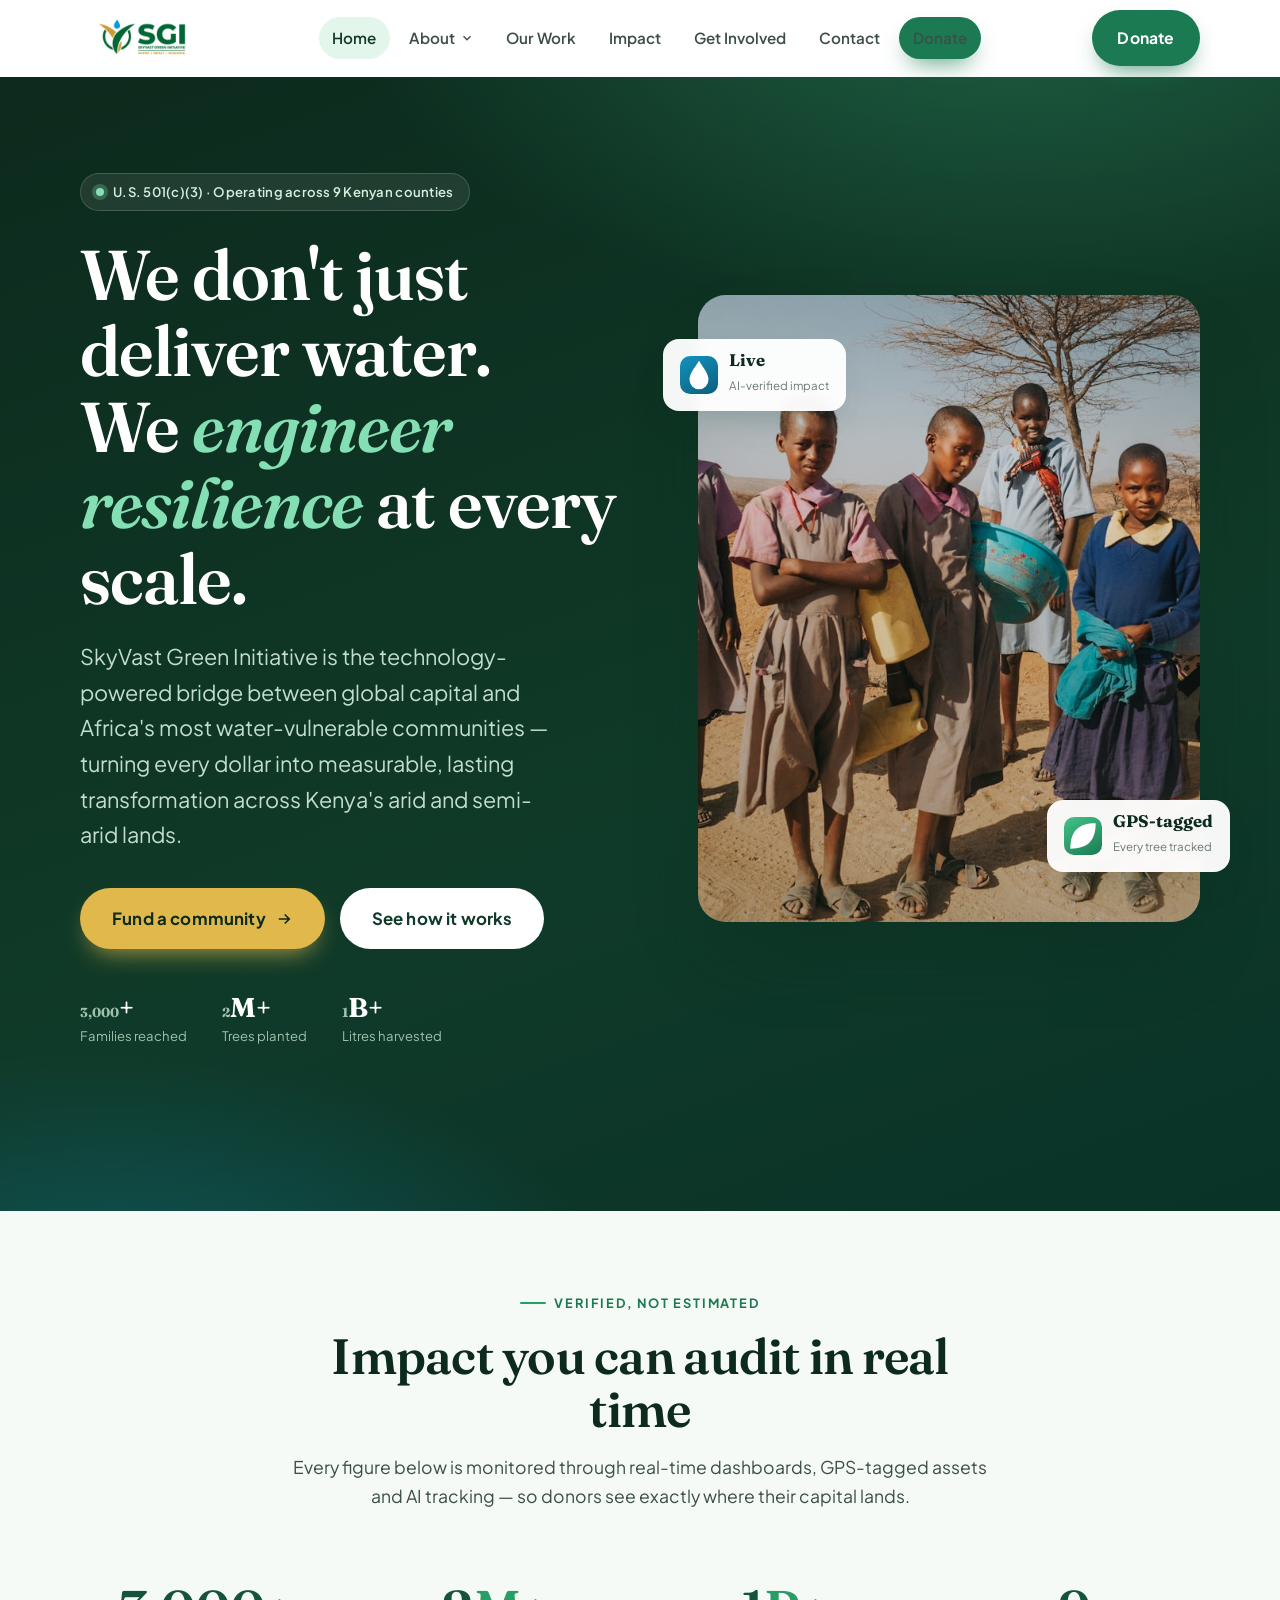
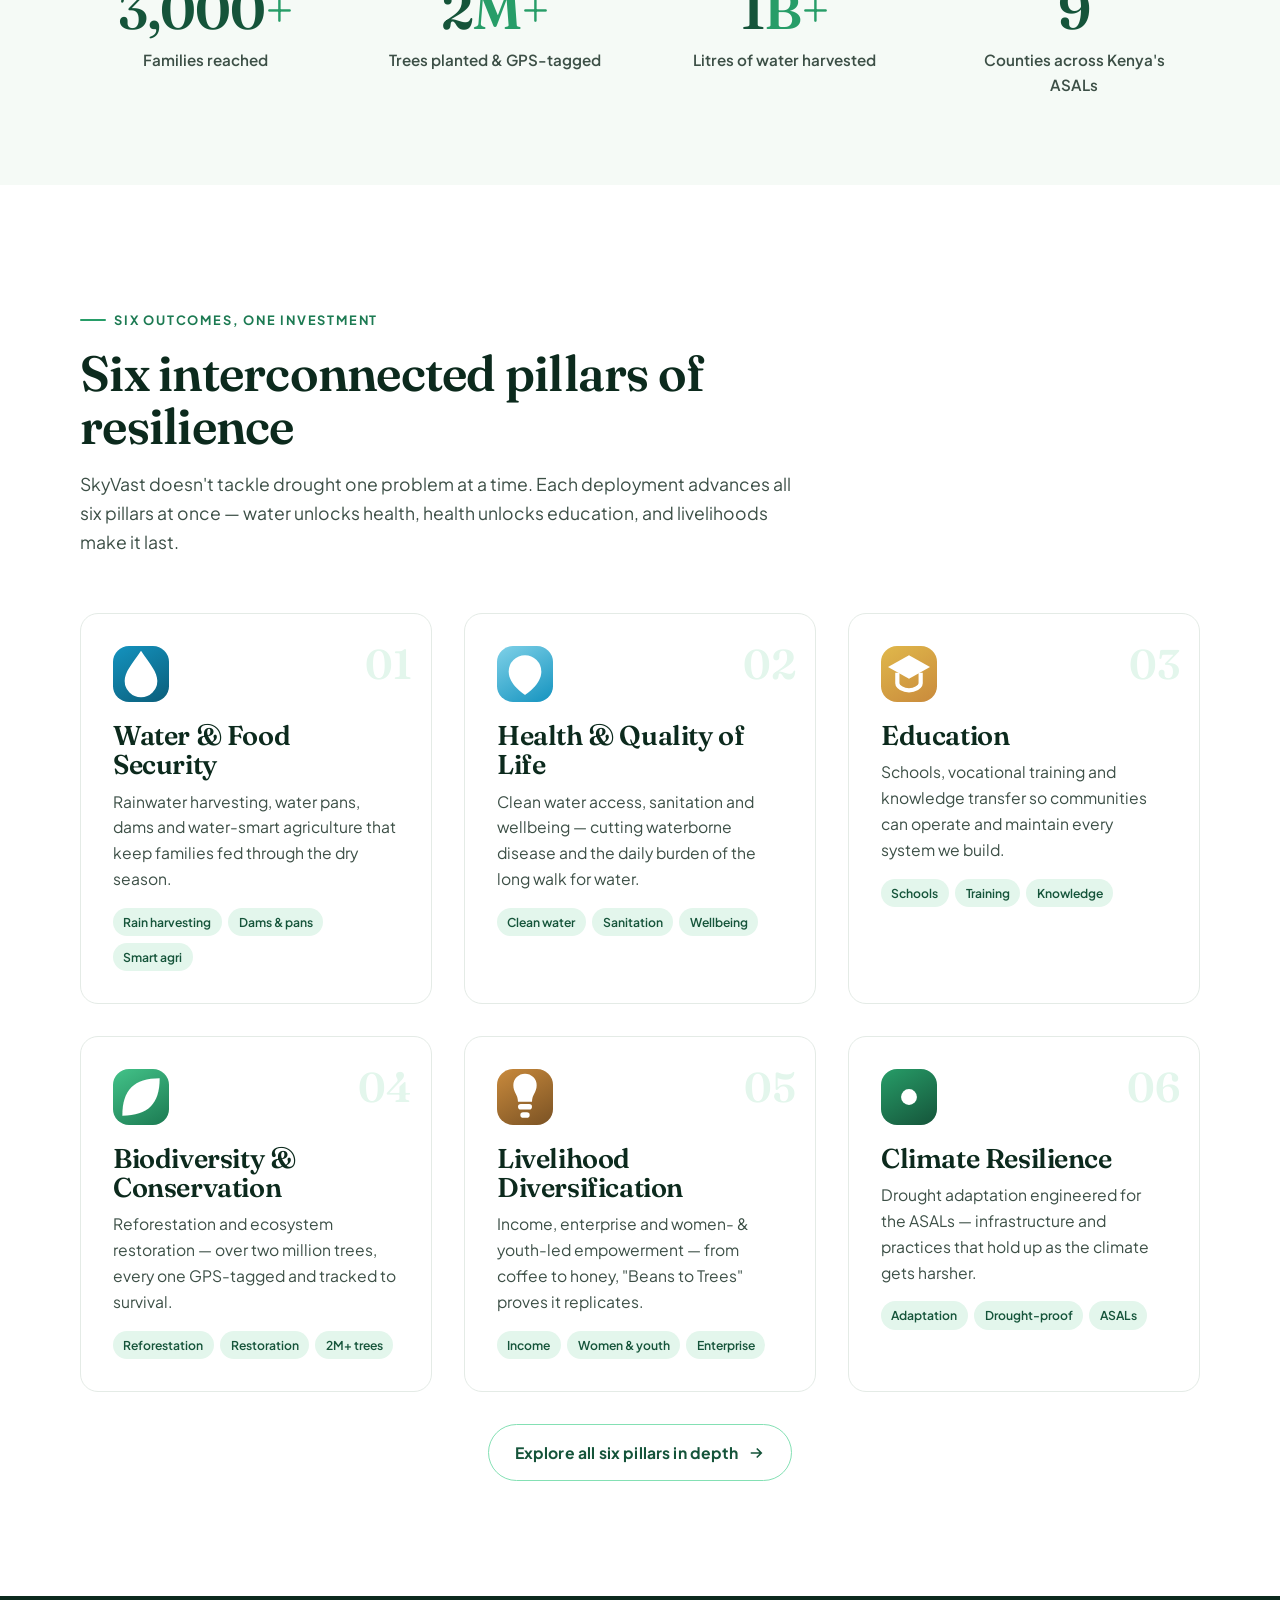
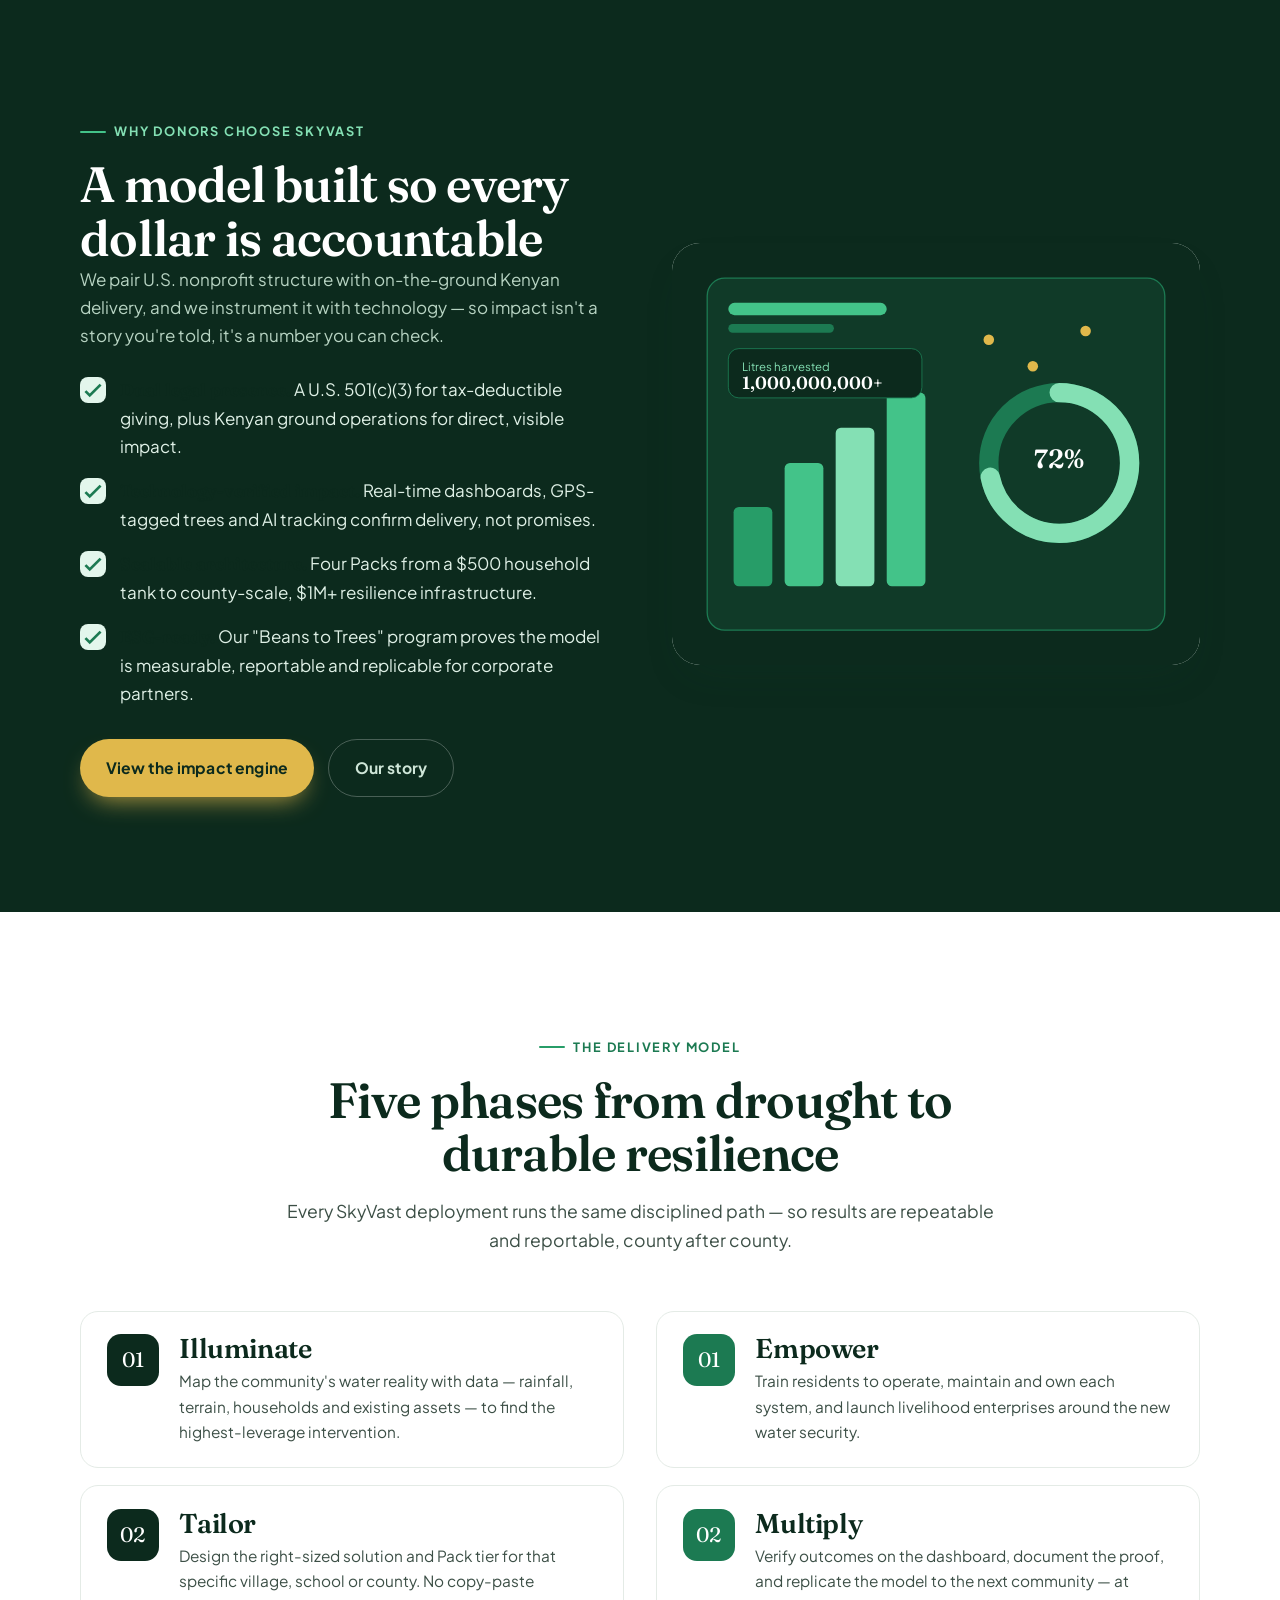
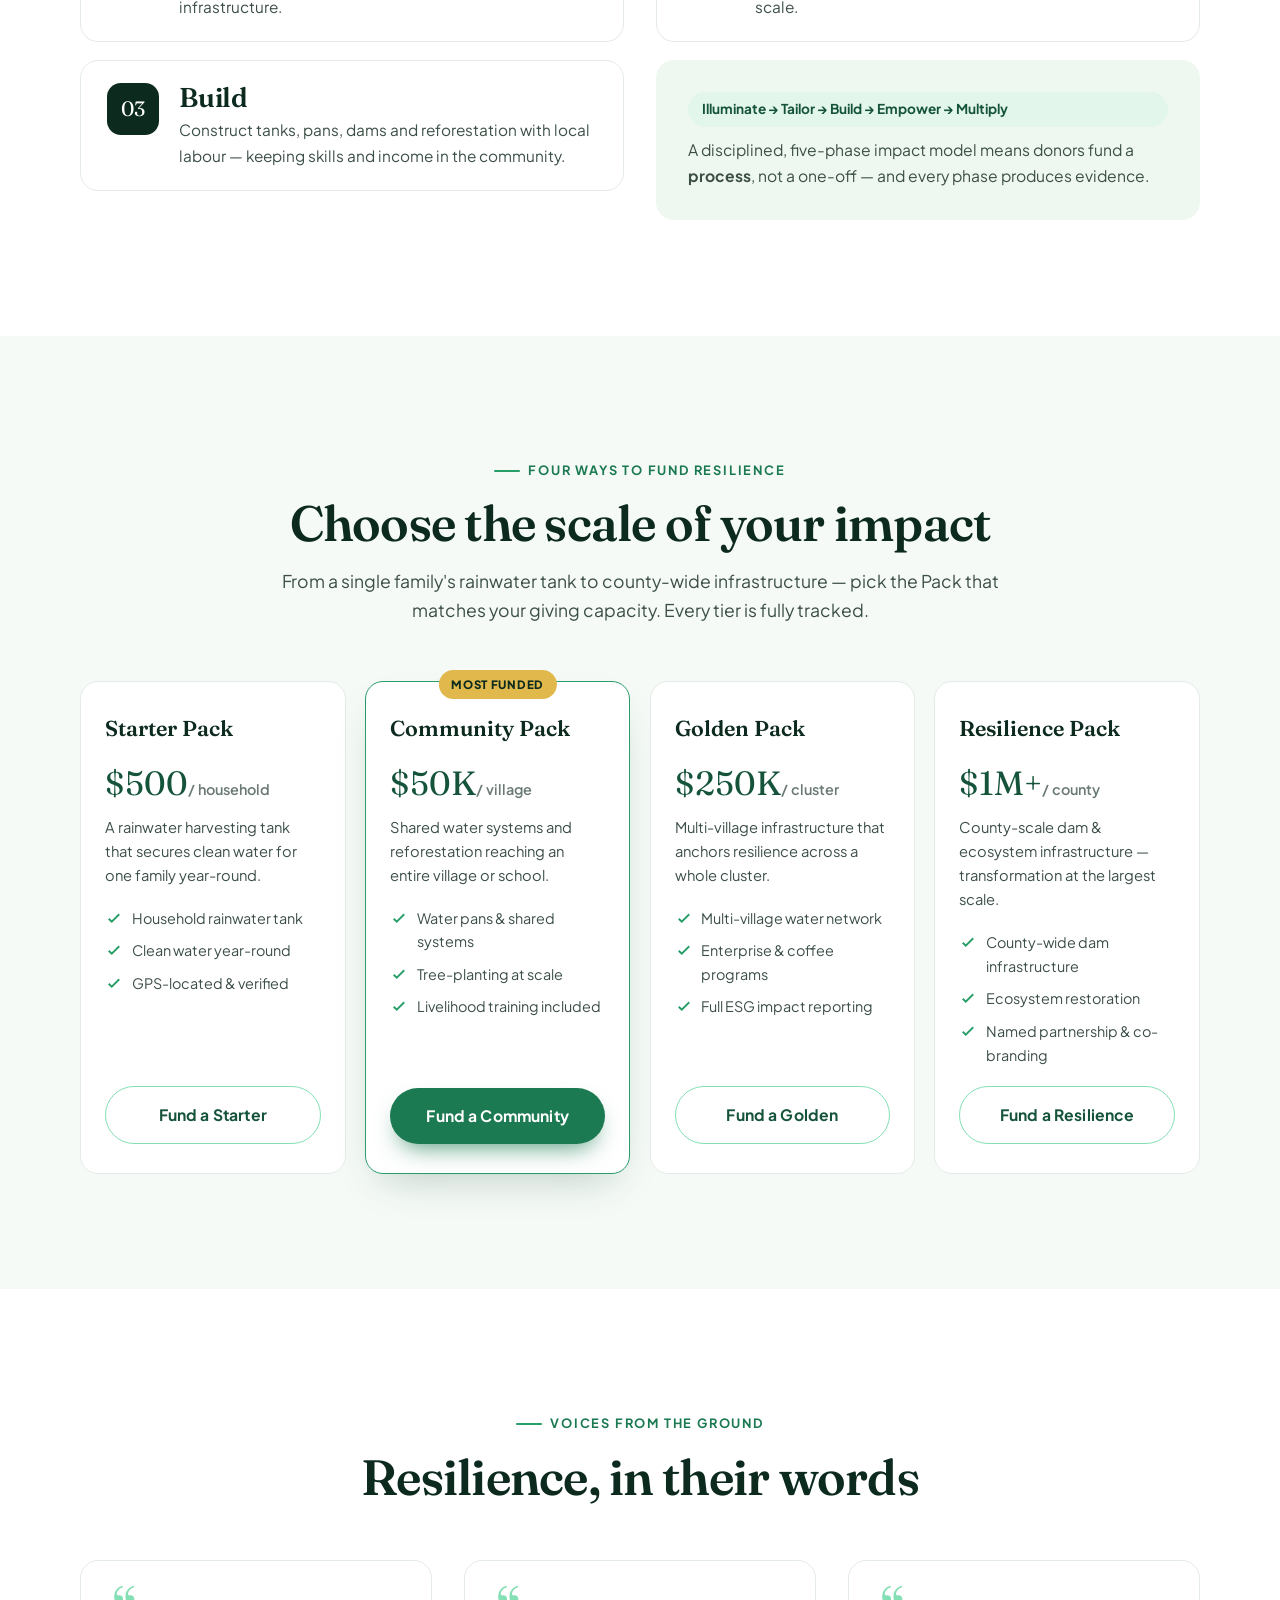
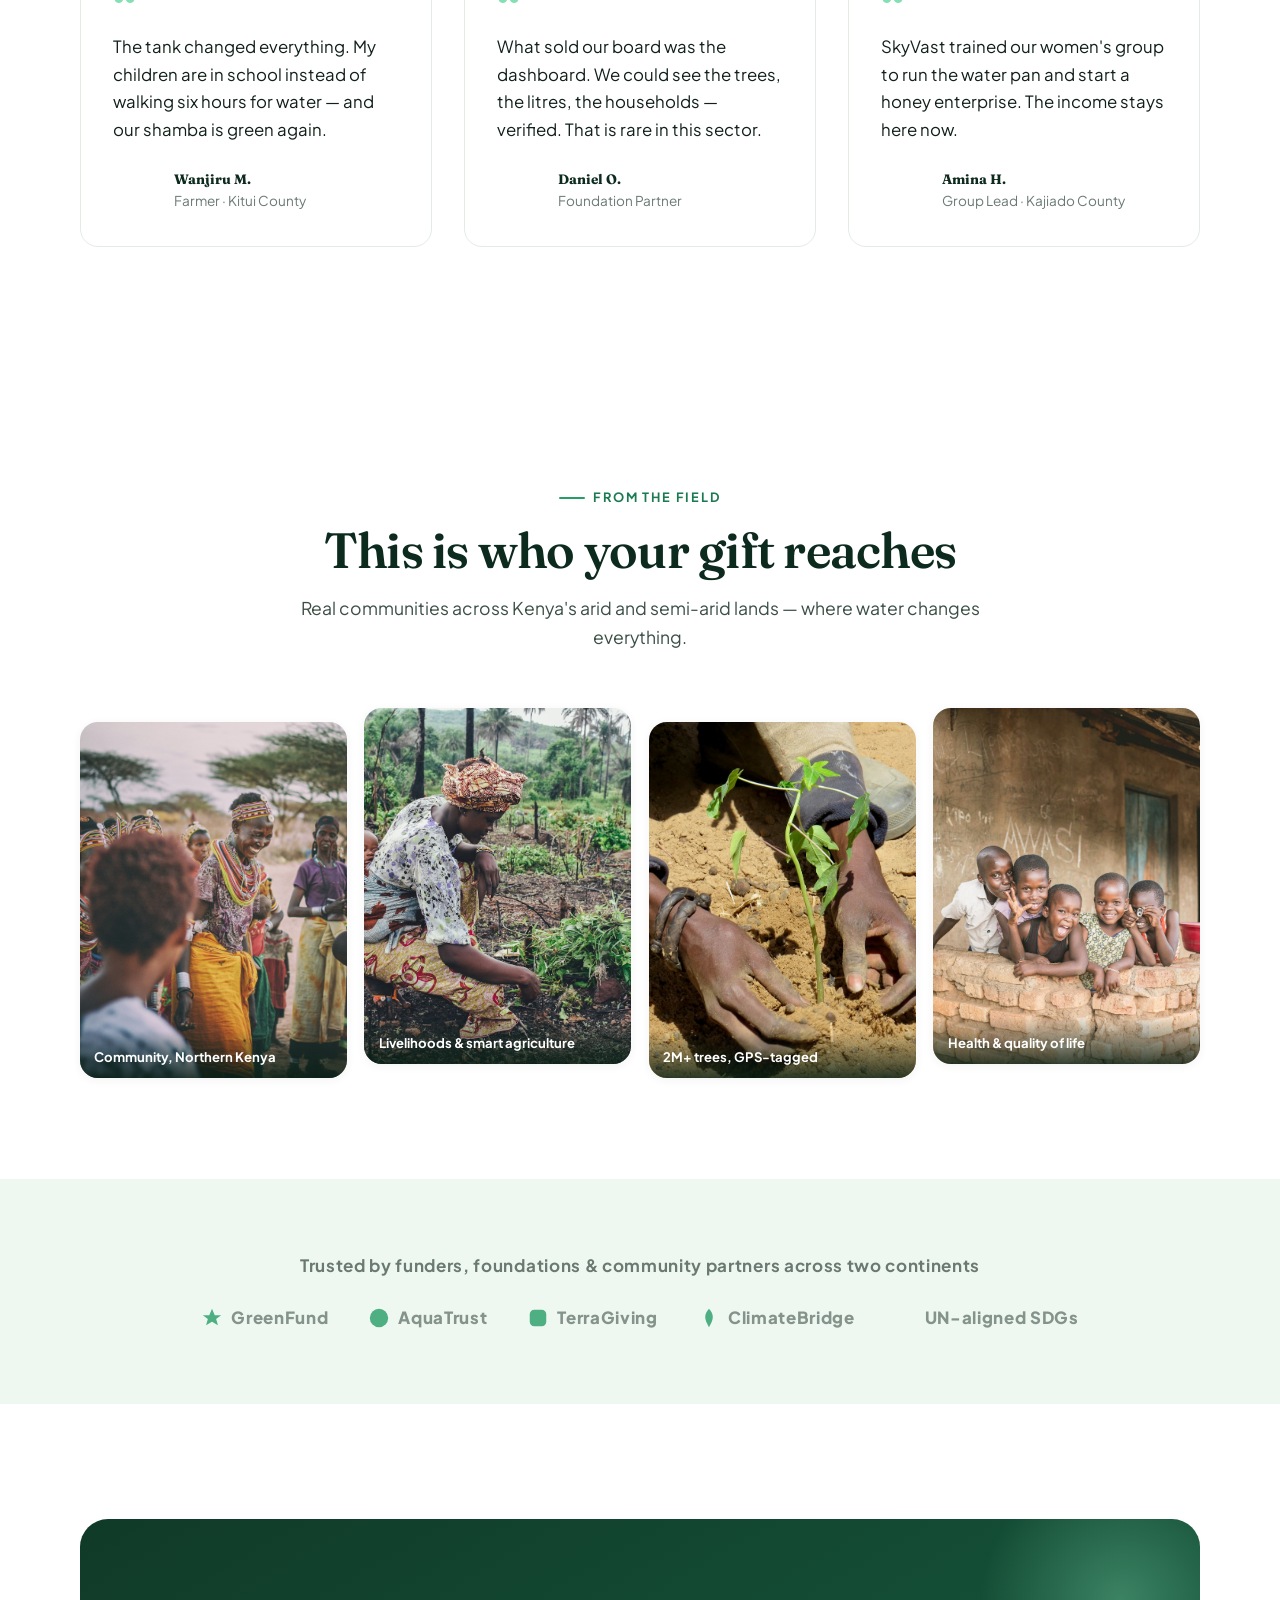
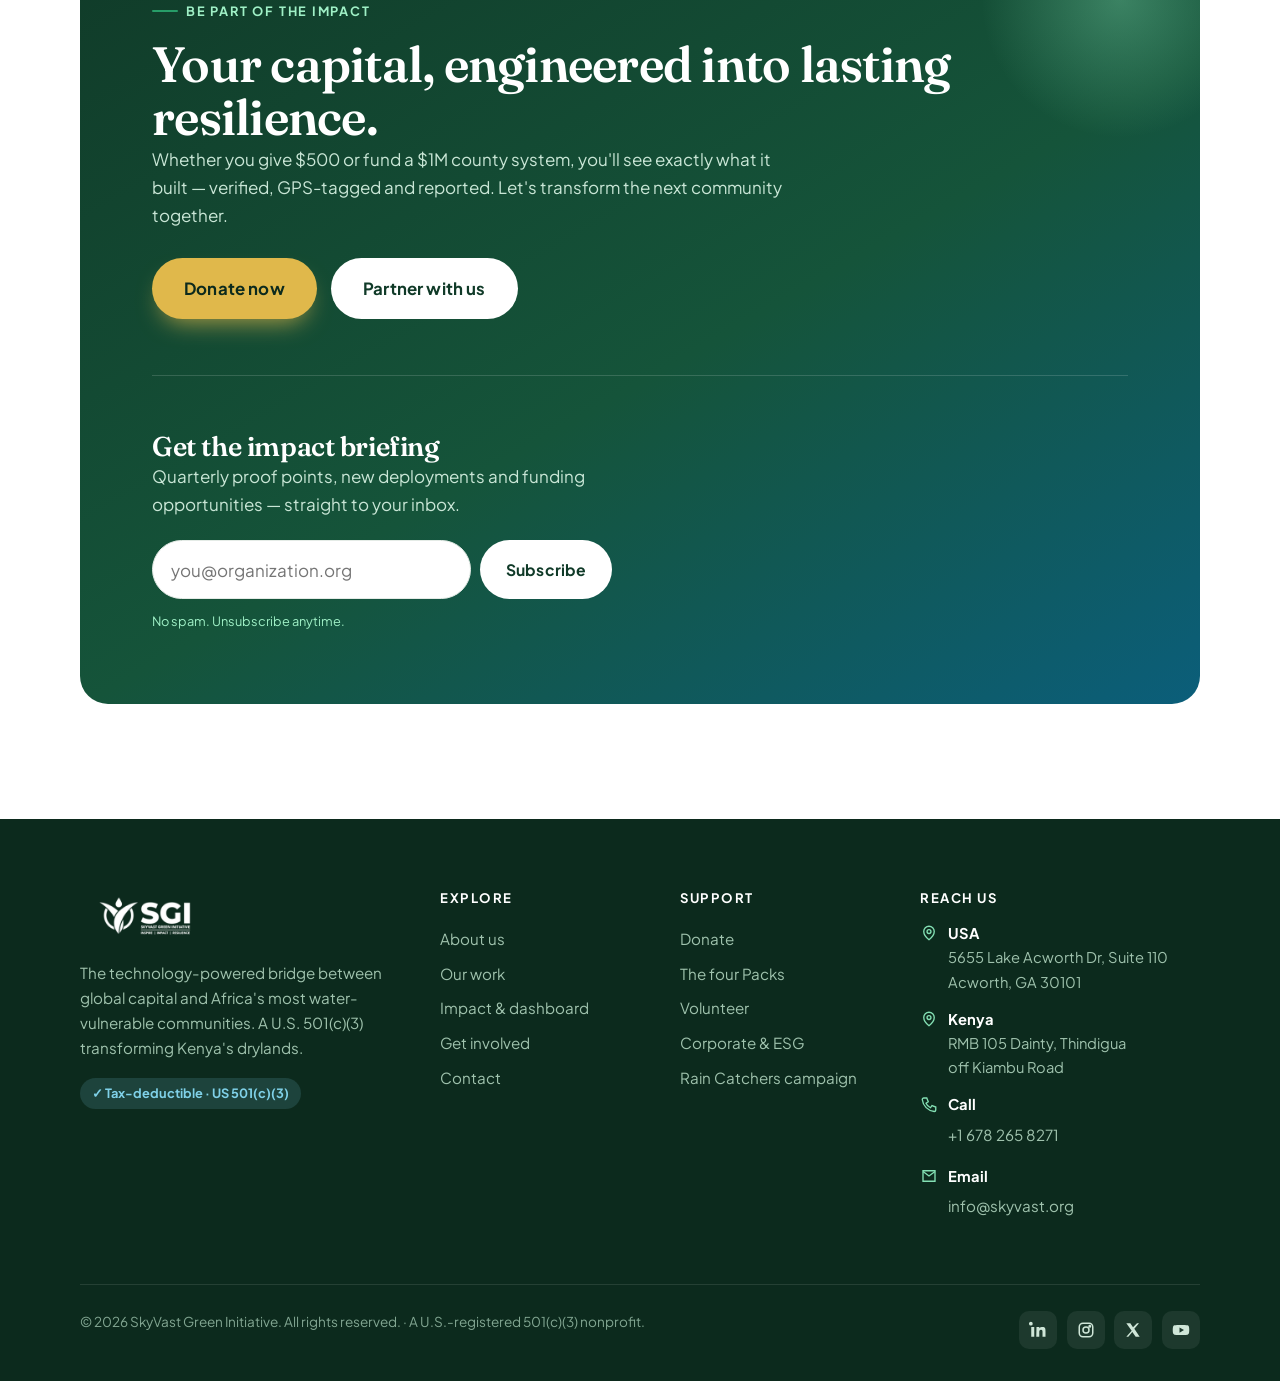
==== commit feebd1a8: "Website changes from brief: splash, About sub-nav, Conviction, SDGs, Partners, Team - Splash intro o" ====
--- a/index.html
+++ b/index.html
@@ -17,6 +17,16 @@
 <body>
 <a class="skip-link" href="#main">Skip to content</a>
 
+<!-- ===================== SPLASH INTRO ===================== -->
+<div class="splash" role="presentation" aria-hidden="true">
+  <div class="splash-inner">
+    <img src="assets/img/logo-color.png" alt="SkyVast Green Initiative" />
+    <div class="tagline">The <span>ASAL Gamechanger</span></div>
+    <div class="sub">Inspire · Restore · Transform</div>
+    <div class="bar"></div>
+  </div>
+</div>
+
 <!-- ===================== HEADER ===================== -->
 <header class="site-header">
   <div class="container nav">
@@ -25,7 +35,7 @@
     </a>
     <nav class="nav-links" aria-label="Primary">
       <a href="index.html" class="active">Home</a>
-      <a href="about.html">About</a>
+      <div class="nav-item"><a href="about.html" class="nav-top">About <svg class="caret" viewBox="0 0 24 24" fill="none" stroke="currentColor" stroke-width="2.2"><path d="M6 9l6 6 6-6"/></svg></a><div class="submenu"><a href="about.html">Overview</a><a href="partners.html">Partners</a><a href="team.html">Team</a><a href="contact.html">Contact Us</a></div></div>
       <a href="our-work.html">Our Work</a>
       <a href="impact.html">Impact</a>
       <a href="get-involved.html">Get Involved</a>
--- a/assets/css/styles.css
+++ b/assets/css/styles.css
@@ -518,5 +518,132 @@
 @media (prefers-reduced-motion: reduce) {
   .page-hero.has-photo .ph-bg img { animation: none; transform: none; }
   .reveal { transition: none; }
+  .splash, .splash * { animation: none !important; }
   * { scroll-behavior: auto; }
 }
+
+/* ==========================================================================
+   Nav dropdown (About submenu)
+   ========================================================================== */
+.nav-item { position: relative; display: inline-flex; align-items: center; }
+.nav-item .nav-top { display: inline-flex; align-items: center; gap: .28rem; }
+.nav-item .caret { width: 14px; height: 14px; transition: transform .25s var(--ease); }
+.nav-item:hover .caret, .nav-item:focus-within .caret { transform: rotate(180deg); }
+.submenu {
+  position: absolute; top: calc(100% + 6px); left: 50%; transform: translateX(-50%) translateY(8px);
+  min-width: 210px; background: #fff; border: 1px solid var(--line); border-radius: 16px;
+  box-shadow: var(--shadow-lg); padding: .5rem; display: grid; gap: 2px;
+  opacity: 0; visibility: hidden; transition: opacity .22s var(--ease), transform .22s var(--ease); z-index: 60;
+}
+.submenu::before { content: ""; position: absolute; top: -12px; left: 0; right: 0; height: 12px; }
+.nav-item:hover .submenu, .nav-item:focus-within .submenu { opacity: 1; visibility: visible; transform: translateX(-50%) translateY(0); }
+.submenu a { padding: .62rem .9rem !important; border-radius: 10px; font-size: .96rem; white-space: nowrap; }
+
+/* ==========================================================================
+   Splash intro
+   ========================================================================== */
+.splash {
+  position: fixed; inset: 0; z-index: 2000; display: grid; place-items: center;
+  background: linear-gradient(160deg, var(--green-900), var(--green-800) 55%, #0a3328);
+  animation: splashOut .9s var(--ease) 2.4s forwards;
+}
+.splash-inner { text-align: center; transform: translateY(0); animation: splashRise .9s var(--ease) both; }
+.splash img { width: clamp(180px, 36vw, 300px); filter: brightness(0) invert(1); }
+.splash .tagline {
+  margin-top: 1.4rem; font-family: var(--font-display); font-weight: 600; letter-spacing: .04em;
+  color: #fff; font-size: clamp(1.5rem, 5vw, 3rem); overflow: hidden;
+}
+.splash .tagline span { display: inline-block; background: linear-gradient(90deg, #fff, var(--green-300)); -webkit-background-clip: text; background-clip: text; color: transparent; }
+.splash .sub { margin-top: .6rem; color: #9ff0c6; letter-spacing: .28em; text-transform: uppercase; font-size: .7rem; font-weight: 700; }
+.splash .bar { width: 0; height: 3px; margin: 1.6rem auto 0; border-radius: 99px; background: var(--green-300); animation: splashBar 2.2s var(--ease) forwards; }
+@keyframes splashRise { from { opacity: 0; transform: translateY(20px); } to { opacity: 1; transform: translateY(0); } }
+@keyframes splashBar { from { width: 0; } to { width: 220px; } }
+@keyframes splashOut { to { opacity: 0; visibility: hidden; pointer-events: none; } }
+body.splash-done .splash { display: none; }
+
+/* ==========================================================================
+   SDG donut chart
+   ========================================================================== */
+.sdg-wrap { display: grid; grid-template-columns: minmax(0, 360px) 1fr; gap: clamp(2rem, 5vw, 4rem); align-items: center; }
+.donut { position: relative; width: 100%; max-width: 340px; margin-inline: auto; }
+.donut svg { width: 100%; height: auto; transform: rotate(-90deg); }
+.donut-seg { fill: none; stroke-width: 26; transition: stroke-width .25s var(--ease); cursor: default; }
+.donut-seg:hover { stroke-width: 32; }
+.donut-center { position: absolute; inset: 0; display: grid; place-items: center; text-align: center; }
+.donut-center b { font-family: var(--font-display); font-size: 2rem; color: var(--green-800); line-height: 1; }
+.donut-center span { font-size: .76rem; color: var(--muted); font-weight: 600; }
+.sdg-legend { display: grid; gap: .7rem; }
+.sdg-row { display: grid; grid-template-columns: auto 1fr auto; gap: .9rem; align-items: center; padding: .7rem .9rem; border: 1px solid var(--line); border-radius: 14px; background: #fff; transition: .25s; }
+.sdg-row:hover { box-shadow: var(--shadow-sm); transform: translateX(3px); }
+.sdg-dot { width: 16px; height: 16px; border-radius: 5px; flex: none; }
+.sdg-row b { font-family: var(--font-display); font-weight: 600; display: block; font-size: 1rem; color: var(--green-900); }
+.sdg-row small { color: var(--ink-soft); font-size: .82rem; }
+.sdg-pct { font-family: var(--font-display); font-weight: 600; color: var(--green-700); font-size: 1.1rem; }
+.sdg-detail { margin-top: 2.4rem; display: grid; grid-template-columns: repeat(auto-fit, minmax(240px, 1fr)); gap: 1rem; }
+.sdg-card { border: 1px solid var(--line); border-radius: var(--radius); padding: 1.3rem; background: #fff; border-top: 4px solid var(--green-500); }
+.sdg-card .tag { margin-bottom: .6rem; }
+
+/* ==========================================================================
+   Partners
+   ========================================================================== */
+.partner-grid { display: grid; grid-template-columns: repeat(auto-fit, minmax(290px, 1fr)); gap: clamp(1rem, 2.5vw, 1.6rem); }
+.partner-card { display: flex; gap: 1.1rem; padding: 1.5rem; background: #fff; border: 1px solid var(--line); border-radius: var(--radius); transition: transform .3s var(--ease), box-shadow .3s var(--ease); }
+.partner-card:hover { transform: translateY(-5px); box-shadow: var(--shadow); }
+.partner-logo { flex: none; width: 64px; height: 64px; border-radius: 16px; display: grid; place-items: center; font-family: var(--font-display); font-weight: 700; font-size: 1.5rem; color: #fff; }
+.partner-logo img { width: 100%; height: 100%; object-fit: contain; border-radius: 16px; background: #fff; padding: 6px; }
+.partner-card h3 { font-size: 1.12rem; margin-bottom: .3rem; }
+.partner-card p { font-size: .9rem; color: var(--ink-soft); margin: 0; }
+.partner-logos-row { display: flex; flex-wrap: wrap; gap: 1rem 2.5rem; align-items: center; justify-content: center; }
+
+/* ==========================================================================
+   Team
+   ========================================================================== */
+.team-grid { display: grid; grid-template-columns: repeat(auto-fill, minmax(230px, 1fr)); gap: clamp(1rem, 2.4vw, 1.6rem); }
+.team-card { background: #fff; border: 1px solid var(--line); border-radius: var(--radius); overflow: hidden; text-align: center; transition: transform .3s var(--ease), box-shadow .3s var(--ease); cursor: pointer; }
+.team-card:hover { transform: translateY(-6px); box-shadow: var(--shadow); }
+.team-photo { position: relative; aspect-ratio: 1 / 1; overflow: hidden; background: var(--bg-mint); }
+.team-photo img { width: 100%; height: 100%; object-fit: cover; transition: transform .5s var(--ease); }
+.team-card:hover .team-photo img { transform: scale(1.05); }
+.team-photo .avatar-blank { width: 100%; height: 100%; display: grid; place-items: center; background: linear-gradient(150deg, var(--green-100), var(--bg-mint)); }
+.team-photo .avatar-blank svg { width: 46%; height: 46%; color: var(--green-300); }
+.team-photo .view-bio { position: absolute; inset: 0; display: grid; place-items: end center; padding-bottom: 1rem; opacity: 0; transition: .3s; background: linear-gradient(transparent 55%, rgba(8,32,22,.7)); }
+.team-photo .view-bio span { color: #fff; font-weight: 700; font-size: .82rem; background: rgba(255,255,255,.16); padding: .4rem .9rem; border-radius: 99px; backdrop-filter: blur(4px); }
+.team-card:hover .view-bio { opacity: 1; }
+.team-body { padding: 1.1rem 1rem 1.4rem; }
+.team-body h3 { font-size: 1.1rem; margin-bottom: .15rem; }
+.team-role { color: var(--green-600); font-weight: 700; font-size: .82rem; letter-spacing: .02em; }
+.team-socials { display: flex; justify-content: center; gap: .5rem; margin-top: .8rem; }
+.team-socials a { width: 32px; height: 32px; border-radius: 9px; background: var(--bg-mint); color: var(--green-700); display: grid; place-items: center; transition: .25s; }
+.team-socials a:hover { background: var(--green-600); color: #fff; }
+
+/* Bio modal */
+.modal { position: fixed; inset: 0; z-index: 1500; display: none; place-items: center; padding: 1.2rem; }
+.modal.open { display: grid; }
+.modal-backdrop { position: absolute; inset: 0; background: rgba(8,32,22,.6); backdrop-filter: blur(4px); animation: fadeIn .3s; }
+.modal-card { position: relative; z-index: 2; width: min(640px, 100%); max-height: 88vh; overflow-y: auto; background: #fff; border-radius: var(--radius-lg); box-shadow: var(--shadow-lg); animation: modalRise .35s var(--ease); }
+.modal-head { display: flex; gap: 1.2rem; align-items: center; padding: 1.6rem 1.6rem 1.2rem; }
+.modal-head .m-photo { width: 88px; height: 88px; border-radius: 20px; overflow: hidden; flex: none; background: var(--bg-mint); }
+.modal-head .m-photo img { width: 100%; height: 100%; object-fit: cover; }
+.modal-head .m-photo .avatar-blank svg { width: 46%; height: 46%; color: var(--green-300); }
+.modal-head h3 { font-size: 1.4rem; margin: 0; }
+.modal-head .team-role { font-size: .9rem; }
+.modal-body { padding: 0 1.6rem 1.6rem; color: var(--ink-soft); }
+.modal-body p { margin-bottom: .9rem; }
+.modal-contact { display: flex; flex-wrap: wrap; gap: .6rem; margin-top: 1rem; padding-top: 1rem; border-top: 1px solid var(--line); }
+.modal-contact a { display: inline-flex; align-items: center; gap: .45rem; font-weight: 700; font-size: .88rem; color: var(--green-700); background: var(--green-100); padding: .5rem .9rem; border-radius: 99px; }
+.modal-close { position: absolute; top: 1rem; right: 1rem; width: 38px; height: 38px; border-radius: 50%; background: var(--bg-soft); display: grid; place-items: center; color: var(--ink); z-index: 3; transition: .2s; }
+.modal-close:hover { background: var(--line); transform: rotate(90deg); }
+@keyframes fadeIn { from { opacity: 0; } to { opacity: 1; } }
+@keyframes modalRise { from { opacity: 0; transform: translateY(24px) scale(.98); } to { opacity: 1; transform: none; } }
+
+@media (max-width: 860px) {
+  .nav-item { display: block; width: 100%; }
+  .nav-item .nav-top { justify-content: space-between; width: 100%; }
+  .submenu { position: static; transform: none; opacity: 1; visibility: visible; box-shadow: none; border: none;
+    min-width: 0; padding: 0 0 .4rem 1rem; background: transparent; }
+  .submenu::before { display: none; }
+  .nav-item .caret { display: none; }
+}
+@media (max-width: 720px) {
+  .sdg-wrap { grid-template-columns: 1fr; }
+}
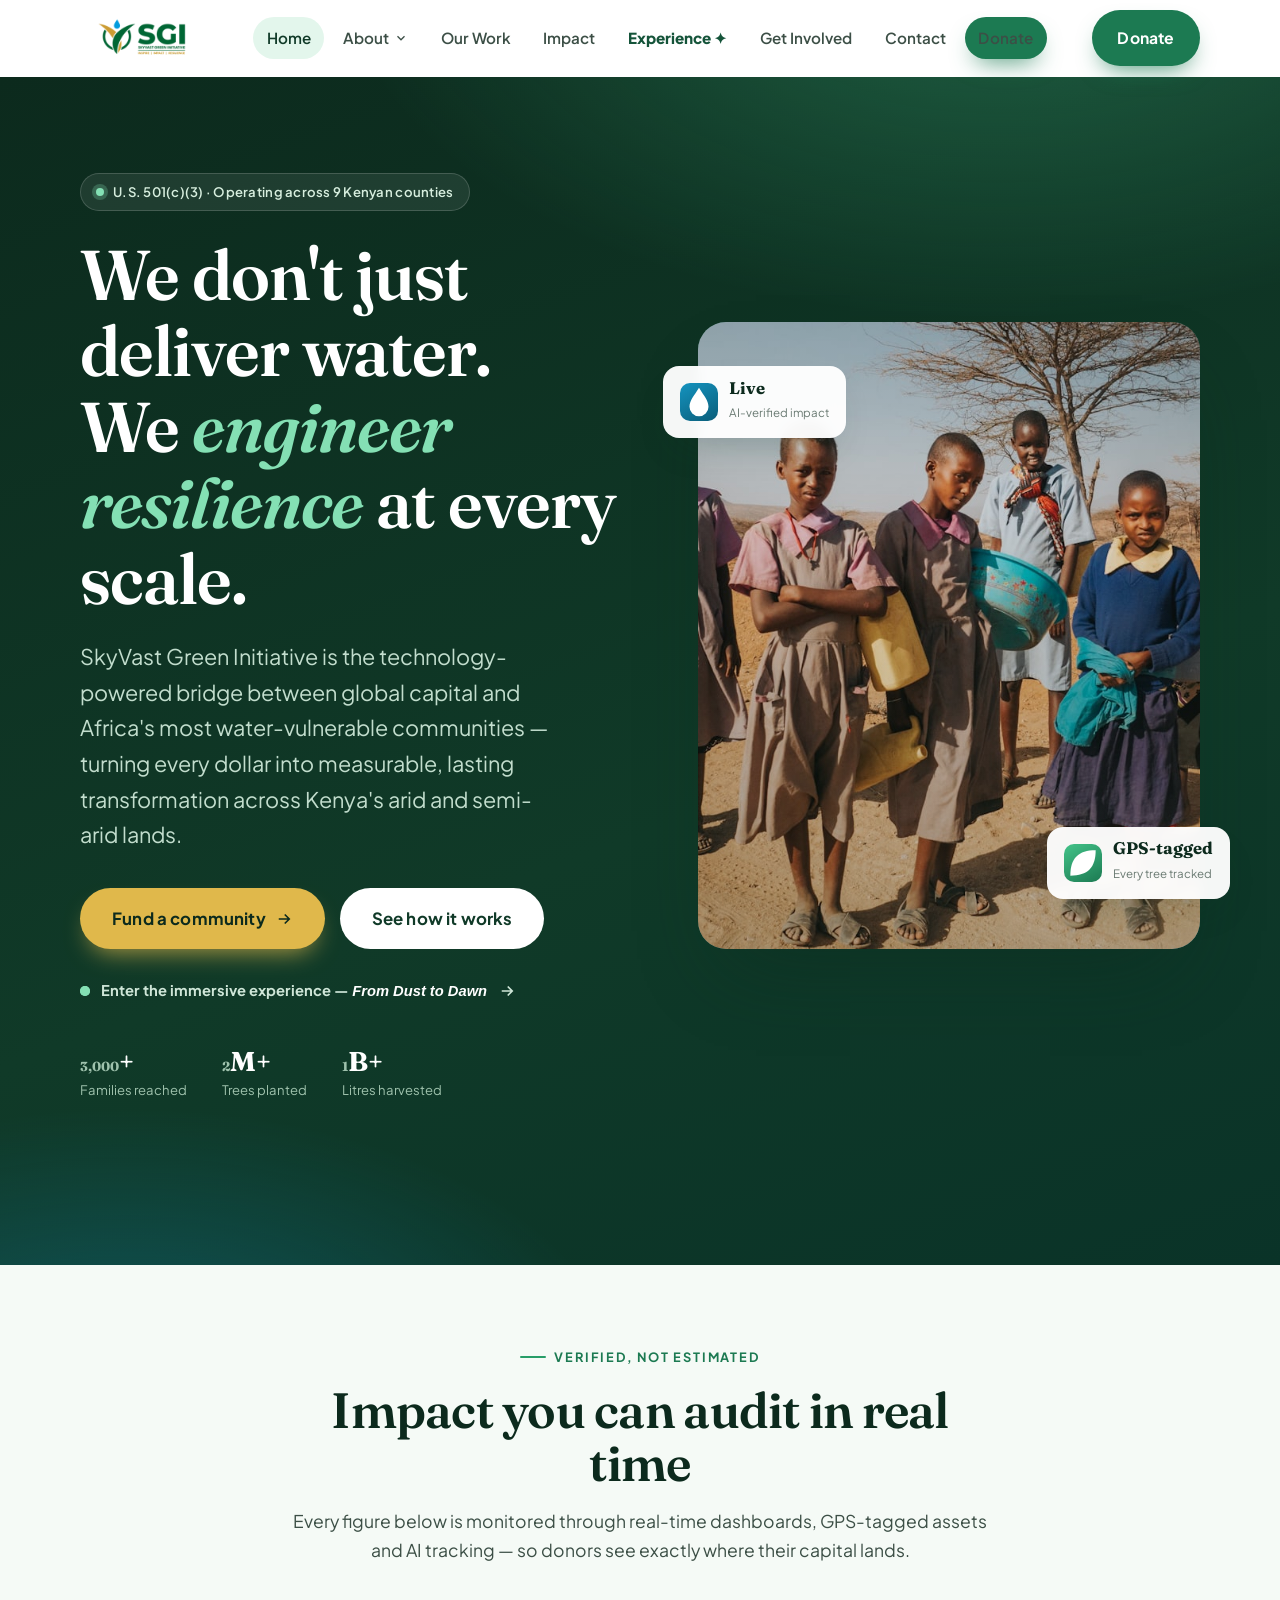
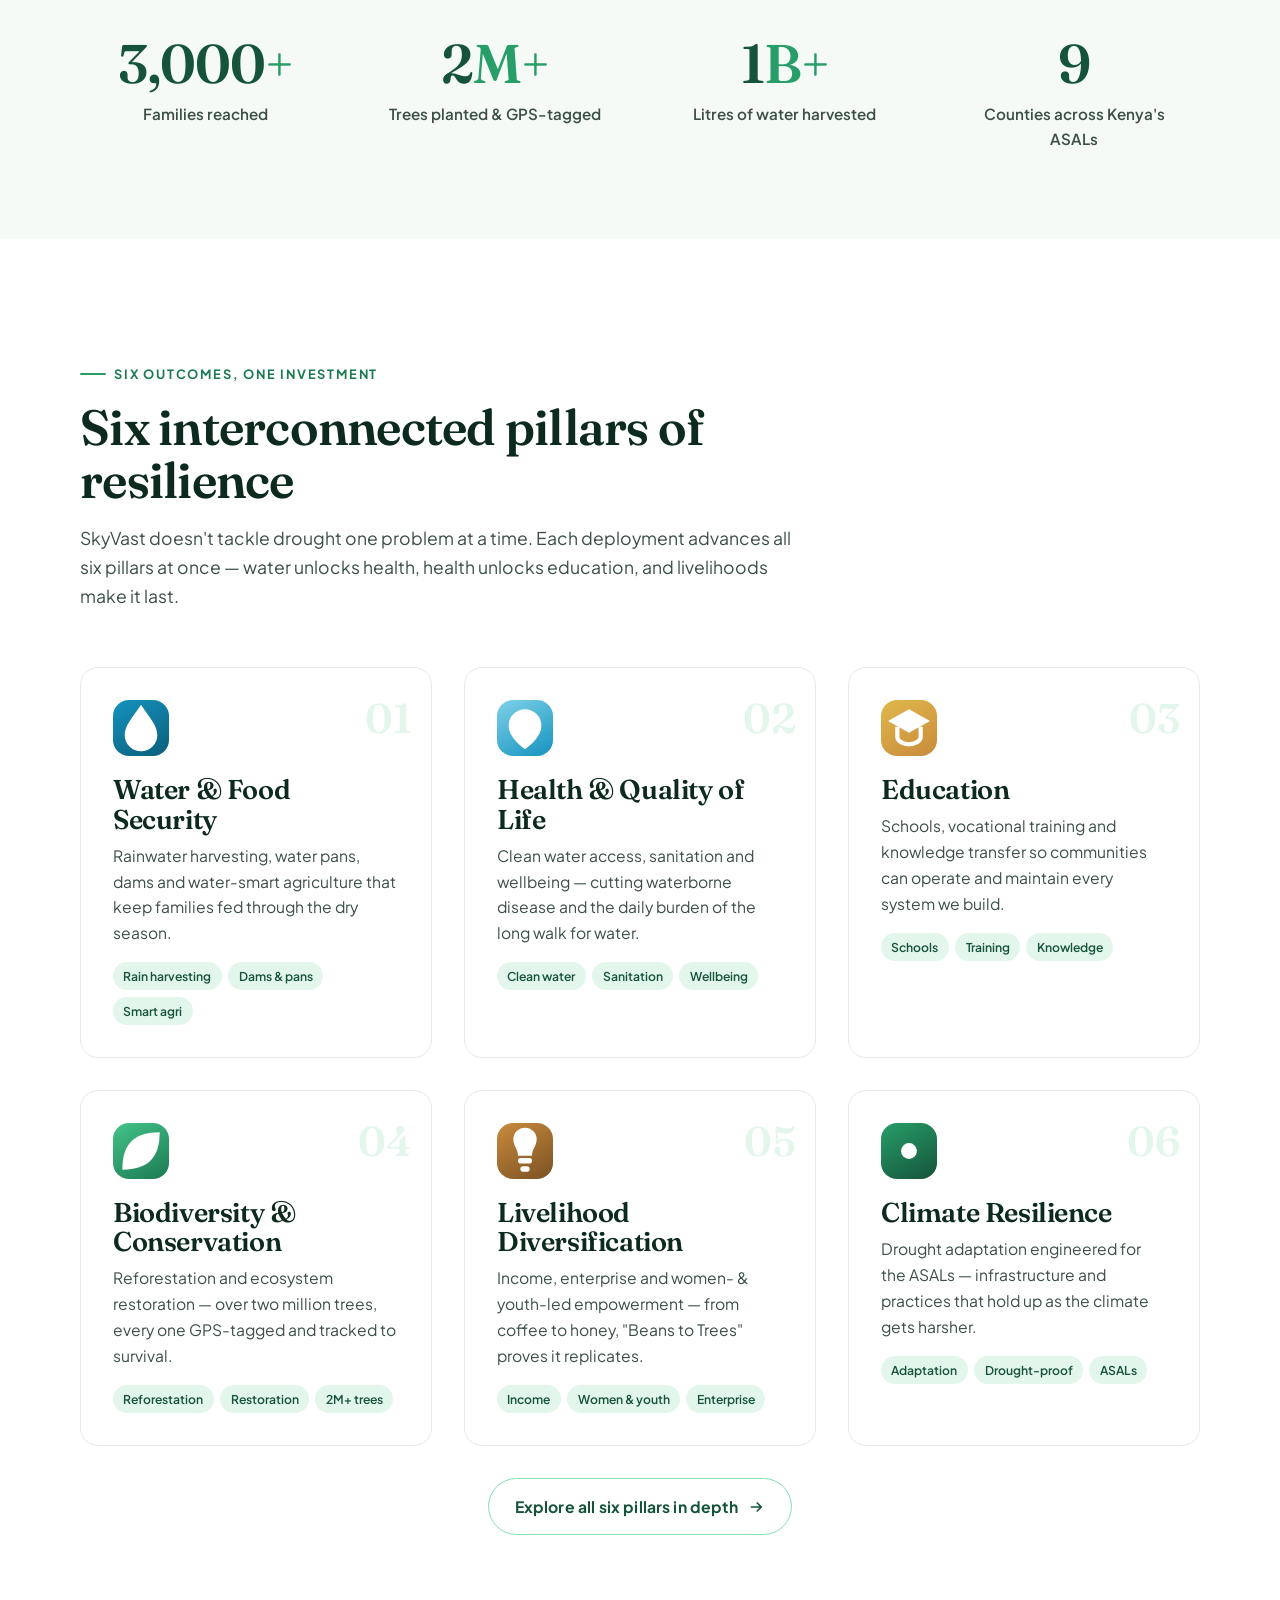
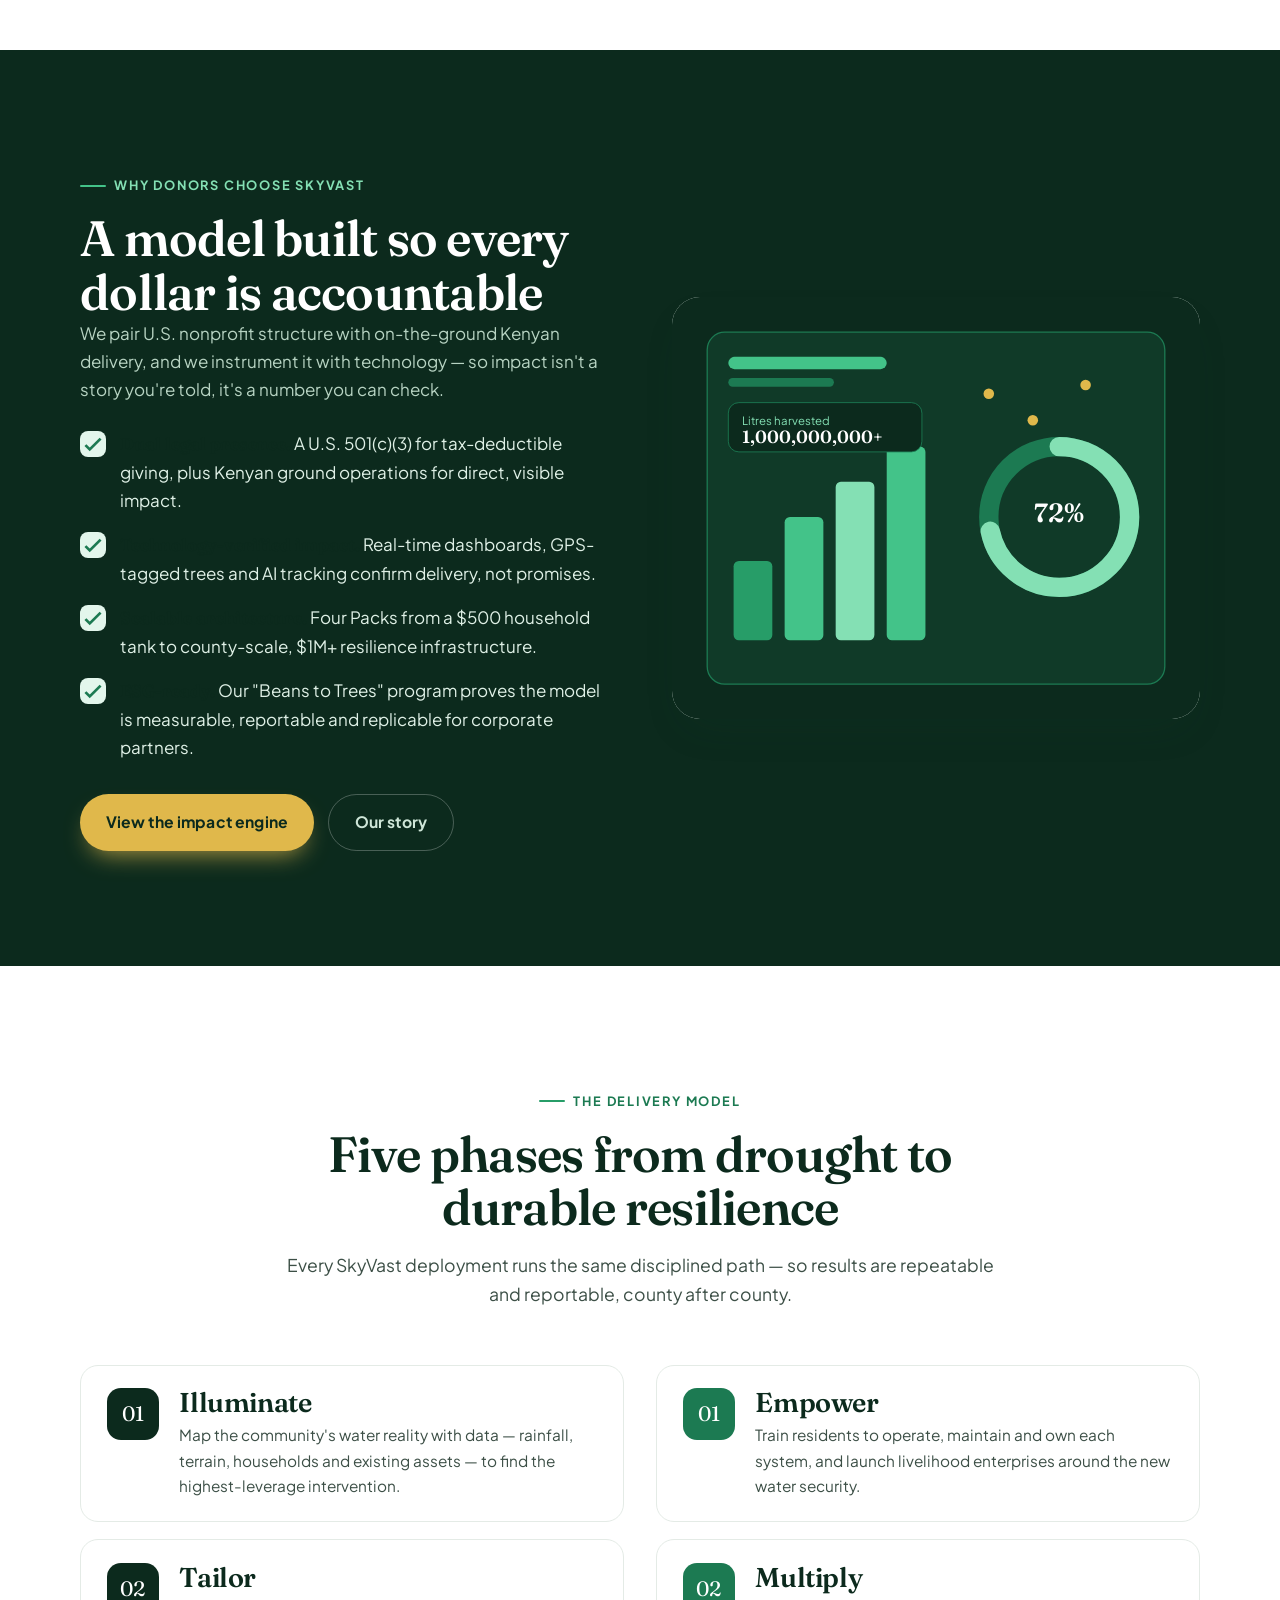
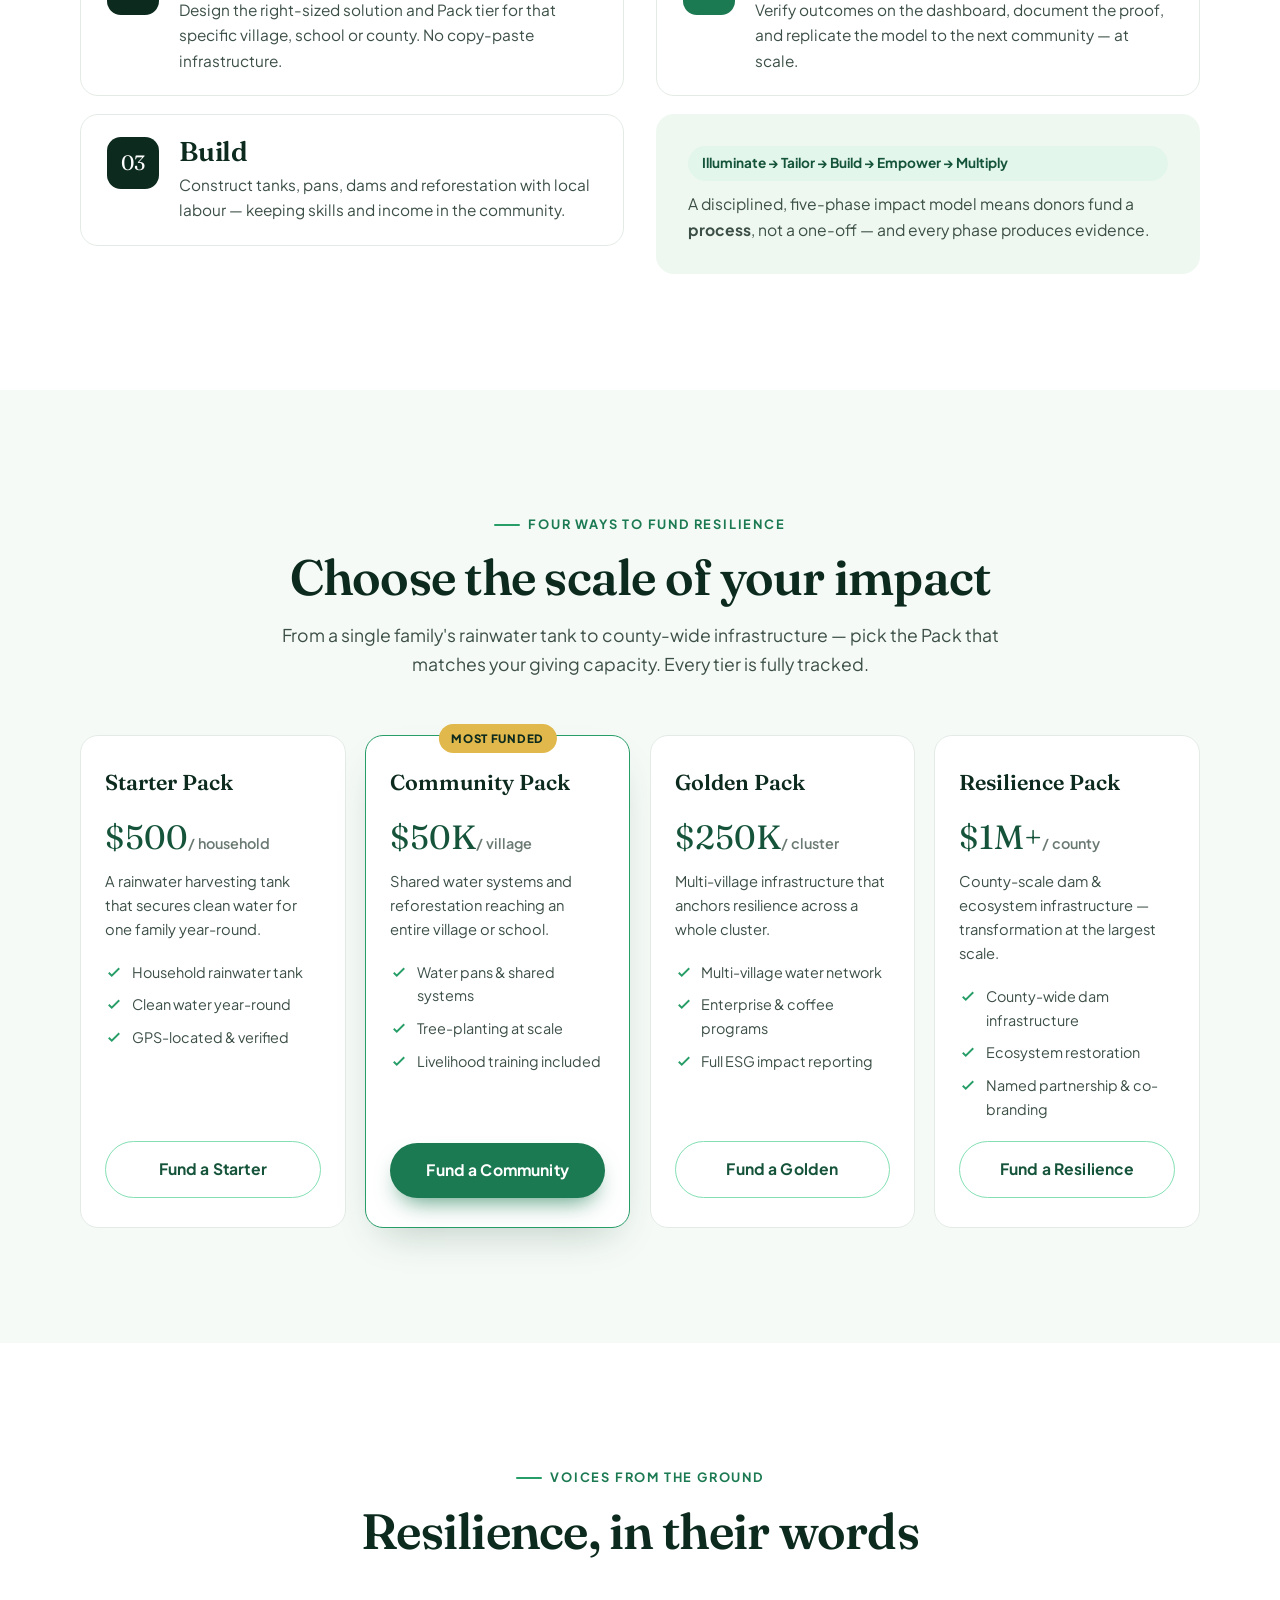
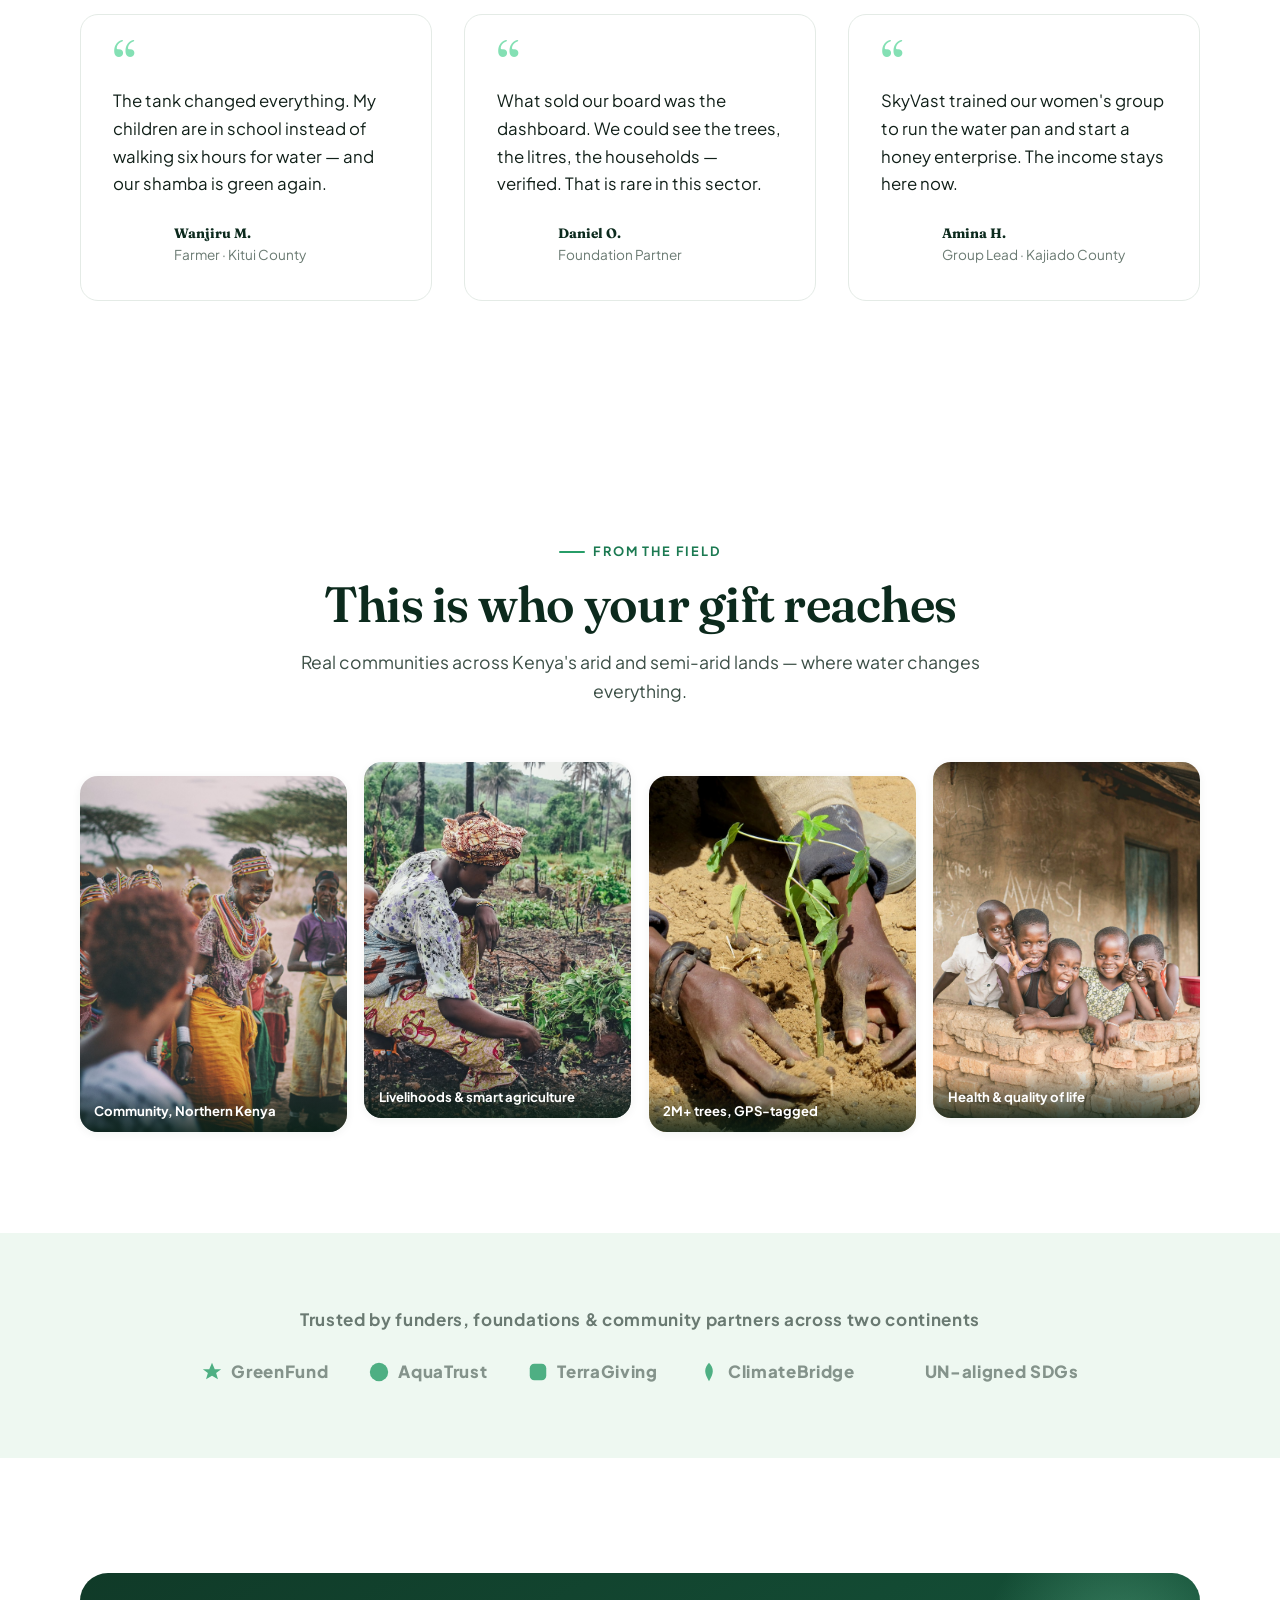
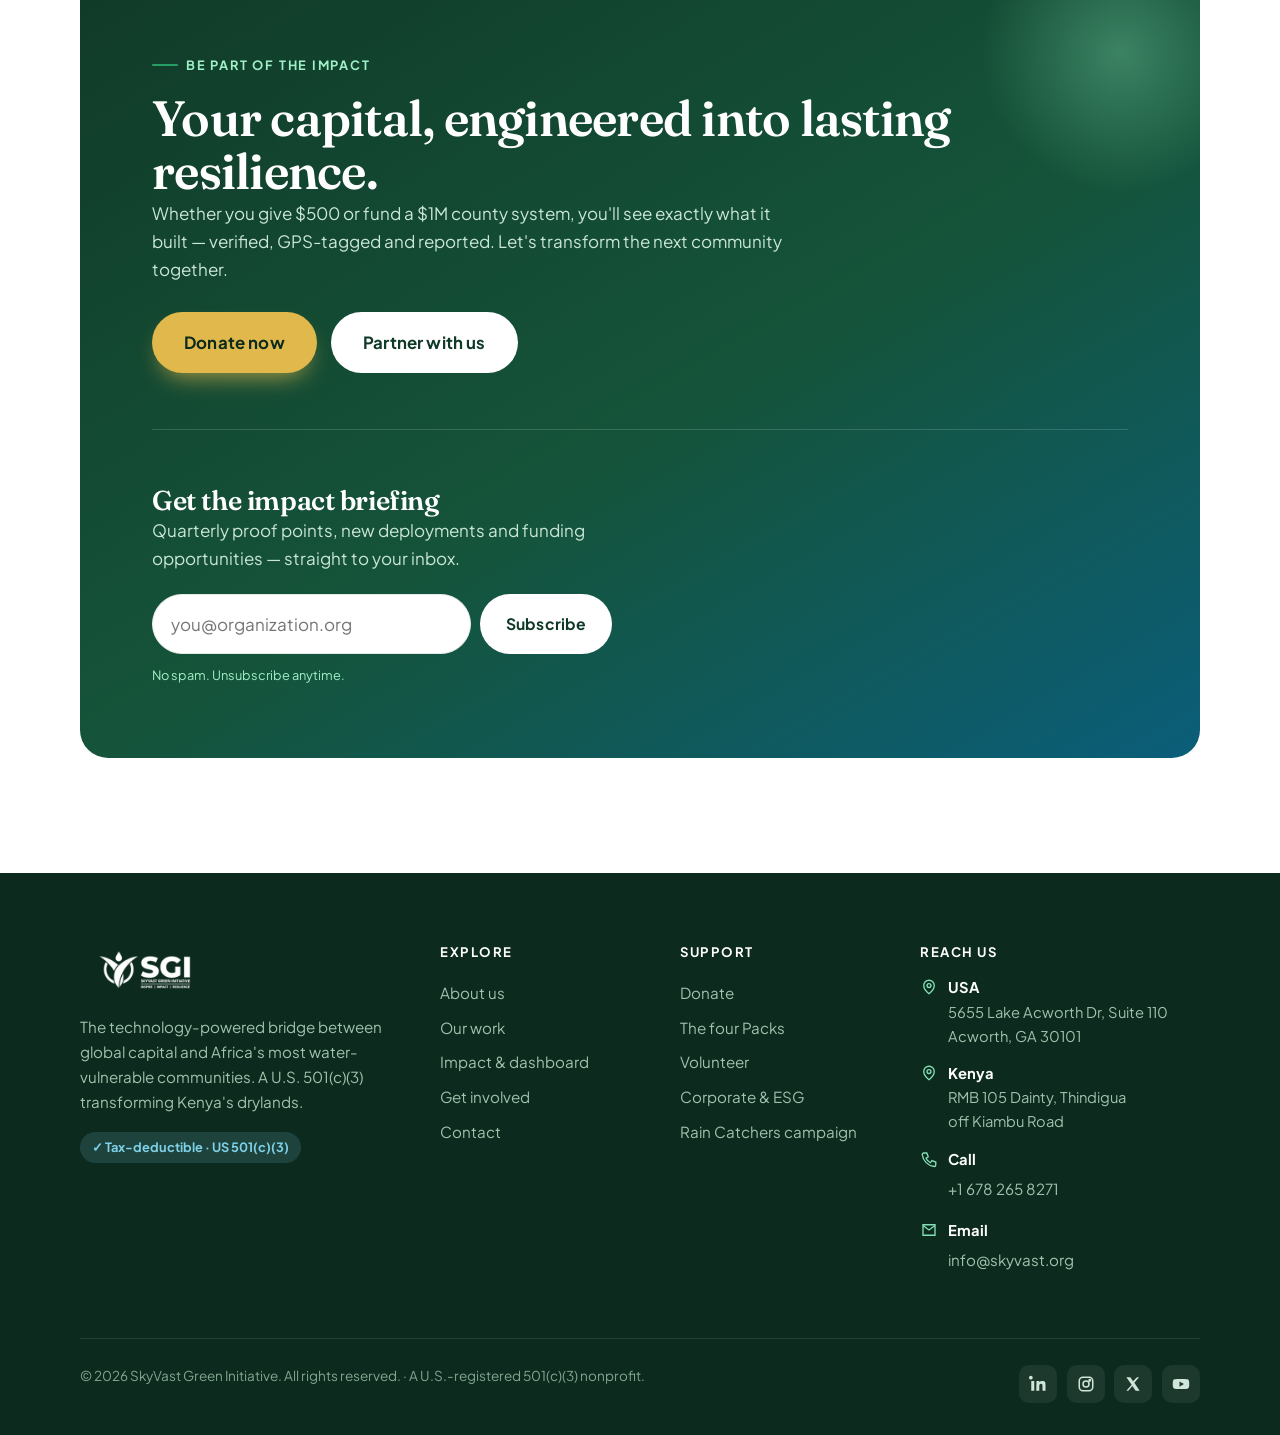
==== commit 430e72ff: "Add immersive 'From Dust to Dawn' experience + remove Kodris partner - New experience.html: scroll-d" ====
--- a/index.html
+++ b/index.html
@@ -38,6 +38,7 @@
       <div class="nav-item"><a href="about.html" class="nav-top">About <svg class="caret" viewBox="0 0 24 24" fill="none" stroke="currentColor" stroke-width="2.2"><path d="M6 9l6 6 6-6"/></svg></a><div class="submenu"><a href="about.html">Overview</a><a href="partners.html">Partners</a><a href="team.html">Team</a><a href="contact.html">Contact Us</a></div></div>
       <a href="our-work.html">Our Work</a>
       <a href="impact.html">Impact</a>
+      <a href="experience.html" class="nav-exp">Experience ✦</a>
       <a href="get-involved.html">Get Involved</a>
       <a href="contact.html">Contact</a>
       <a class="btn btn--primary" href="get-involved.html#donate">Donate</a>
@@ -64,6 +65,11 @@
         </a>
         <a class="btn btn--light btn--lg" href="our-work.html">See how it works</a>
       </div>
+      <a class="exp-entry" href="experience.html">
+        <span class="exp-pulse"></span>
+        <span>Enter the immersive experience — <em>From Dust to Dawn</em></span>
+        <svg viewBox="0 0 24 24" fill="none" stroke="currentColor" stroke-width="2.2" width="18"><path d="M5 12h14M13 6l6 6-6 6"/></svg>
+      </a>
       <div class="hero-trust">
         <div><b><span data-count="3000">0</span>+</b><span>Families reached</span></div>
         <div><b><span data-count="2">0</span>M+</b><span>Trees planted</span></div>
--- a/assets/css/styles.css
+++ b/assets/css/styles.css
@@ -519,8 +519,20 @@
   .page-hero.has-photo .ph-bg img { animation: none; transform: none; }
   .reveal { transition: none; }
   .splash, .splash * { animation: none !important; }
+  .exp-pulse::after { animation: none !important; }
   * { scroll-behavior: auto; }
 }
+
+/* Immersive-experience entry link (on home hero) */
+.exp-entry { display: inline-flex; align-items: center; gap: .7rem; margin-top: 1.8rem; color: #cfe6d8; font-weight: 700; font-size: .92rem; transition: color .3s; }
+.exp-entry em { color: #fff; font-style: italic; }
+.exp-entry:hover { color: #fff; }
+.exp-entry svg { transition: transform .3s var(--ease); }
+.exp-entry:hover svg { transform: translateX(5px); }
+.exp-pulse { width: 10px; height: 10px; border-radius: 50%; background: var(--green-300); position: relative; flex: none; }
+.exp-pulse::after { content: ""; position: absolute; inset: 0; border-radius: 50%; background: var(--green-300); animation: expPulse 1.8s ease-out infinite; }
+@keyframes expPulse { 0% { transform: scale(1); opacity: .7; } 100% { transform: scale(3.6); opacity: 0; } }
+.nav-links a.nav-exp { color: var(--green-700); font-weight: 800; }
 
 /* ==========================================================================
    Nav dropdown (About submenu)
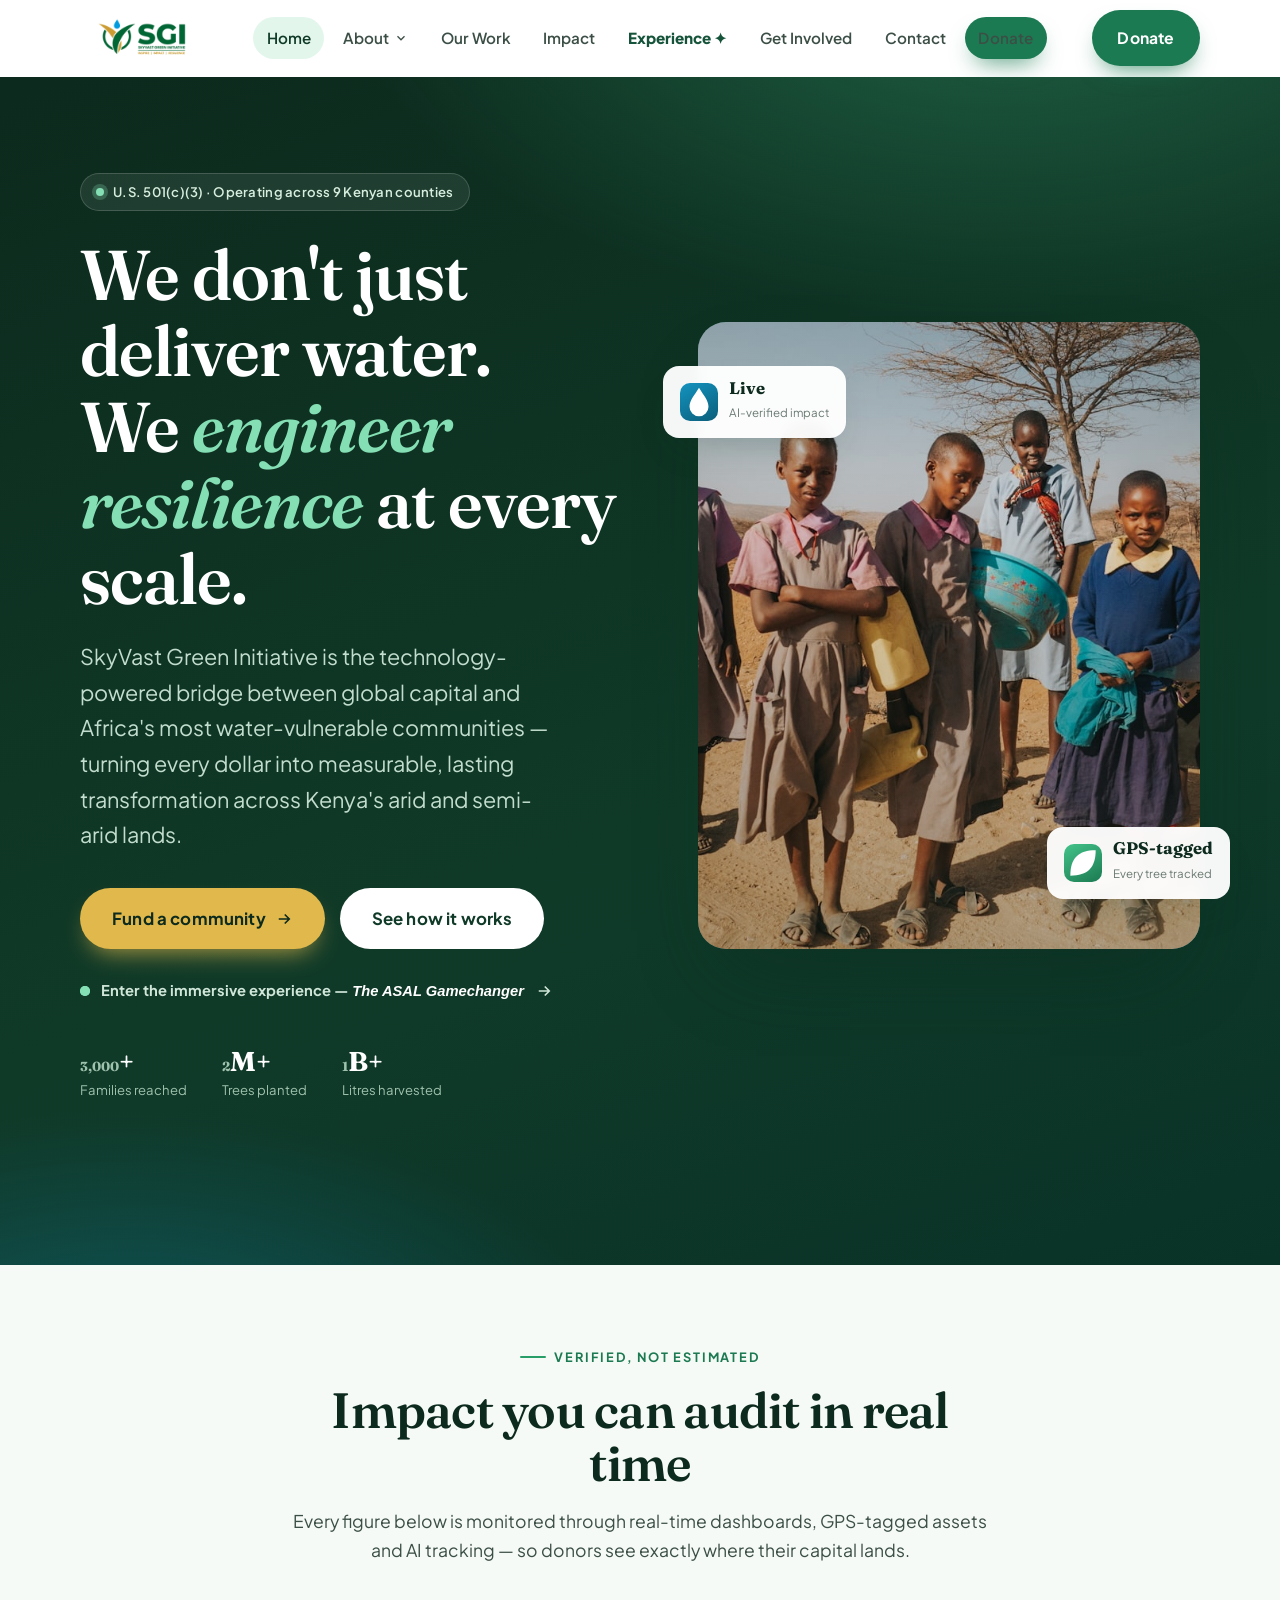
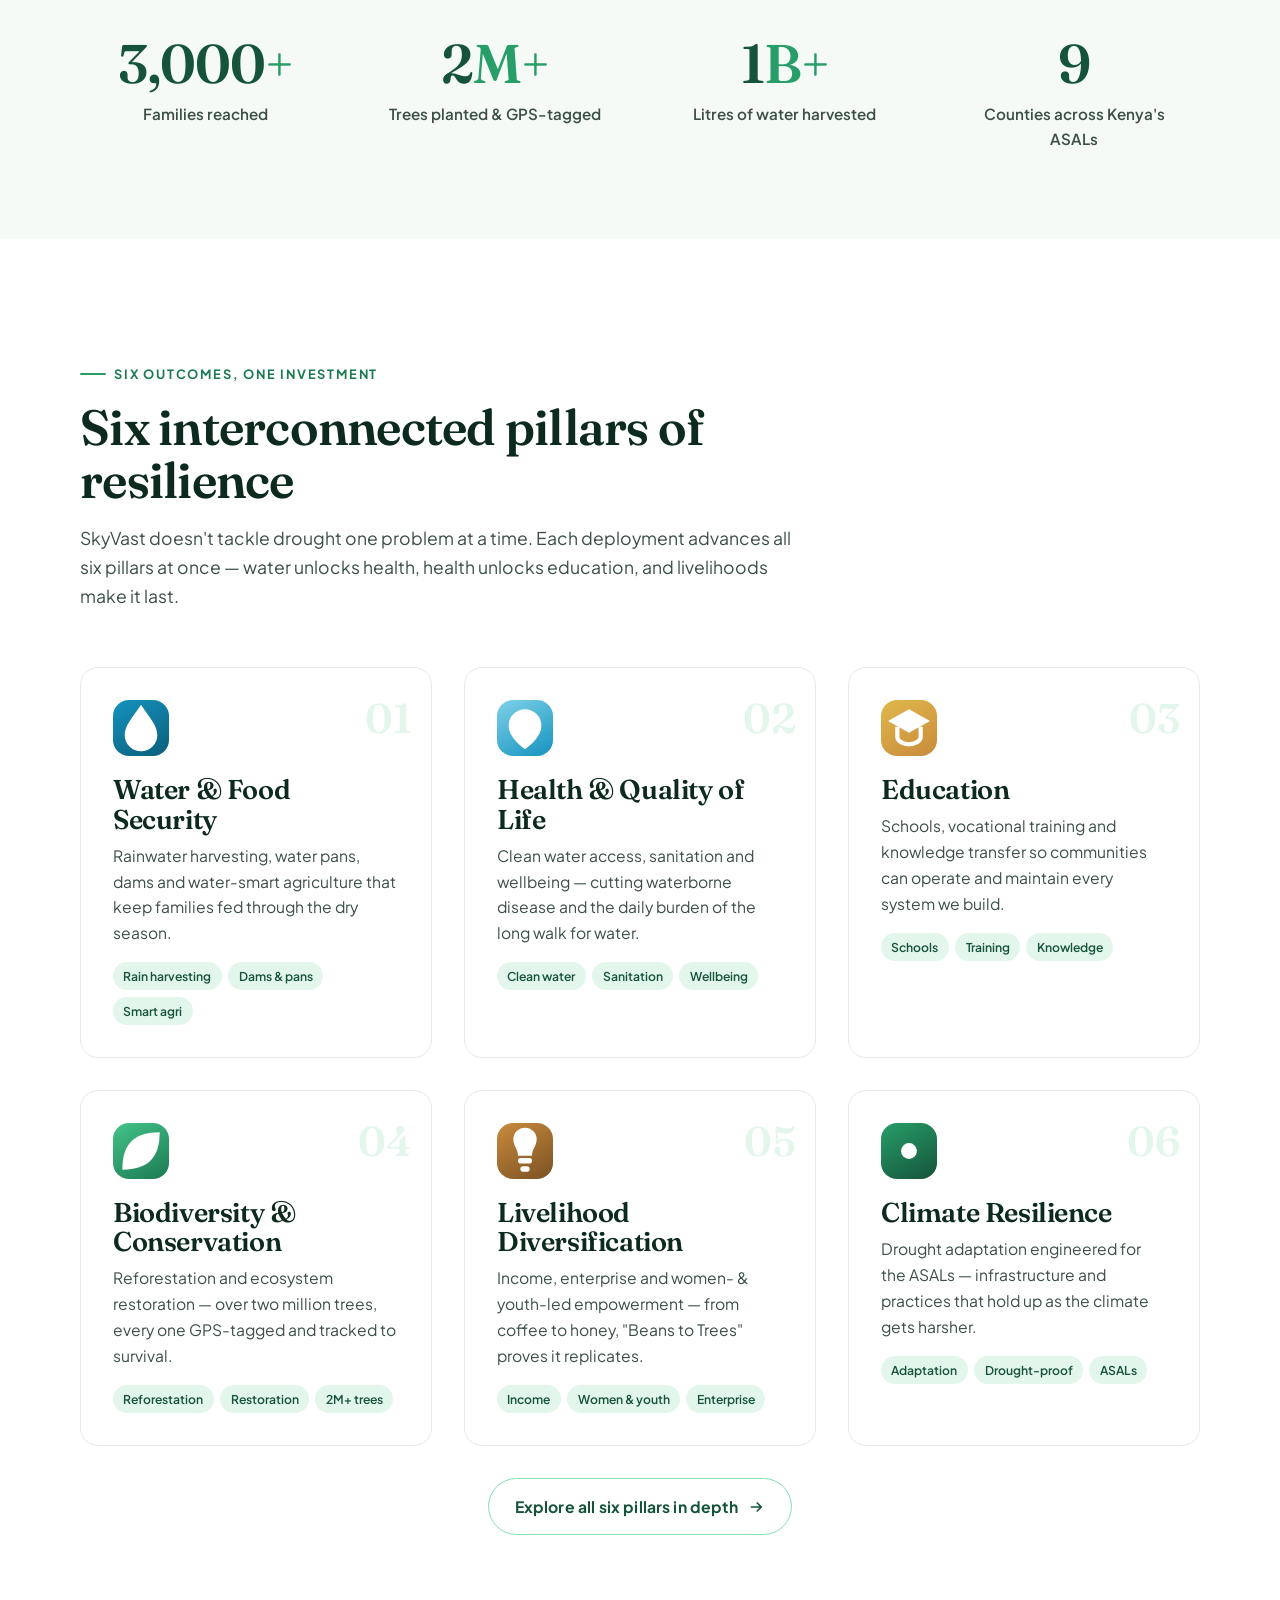
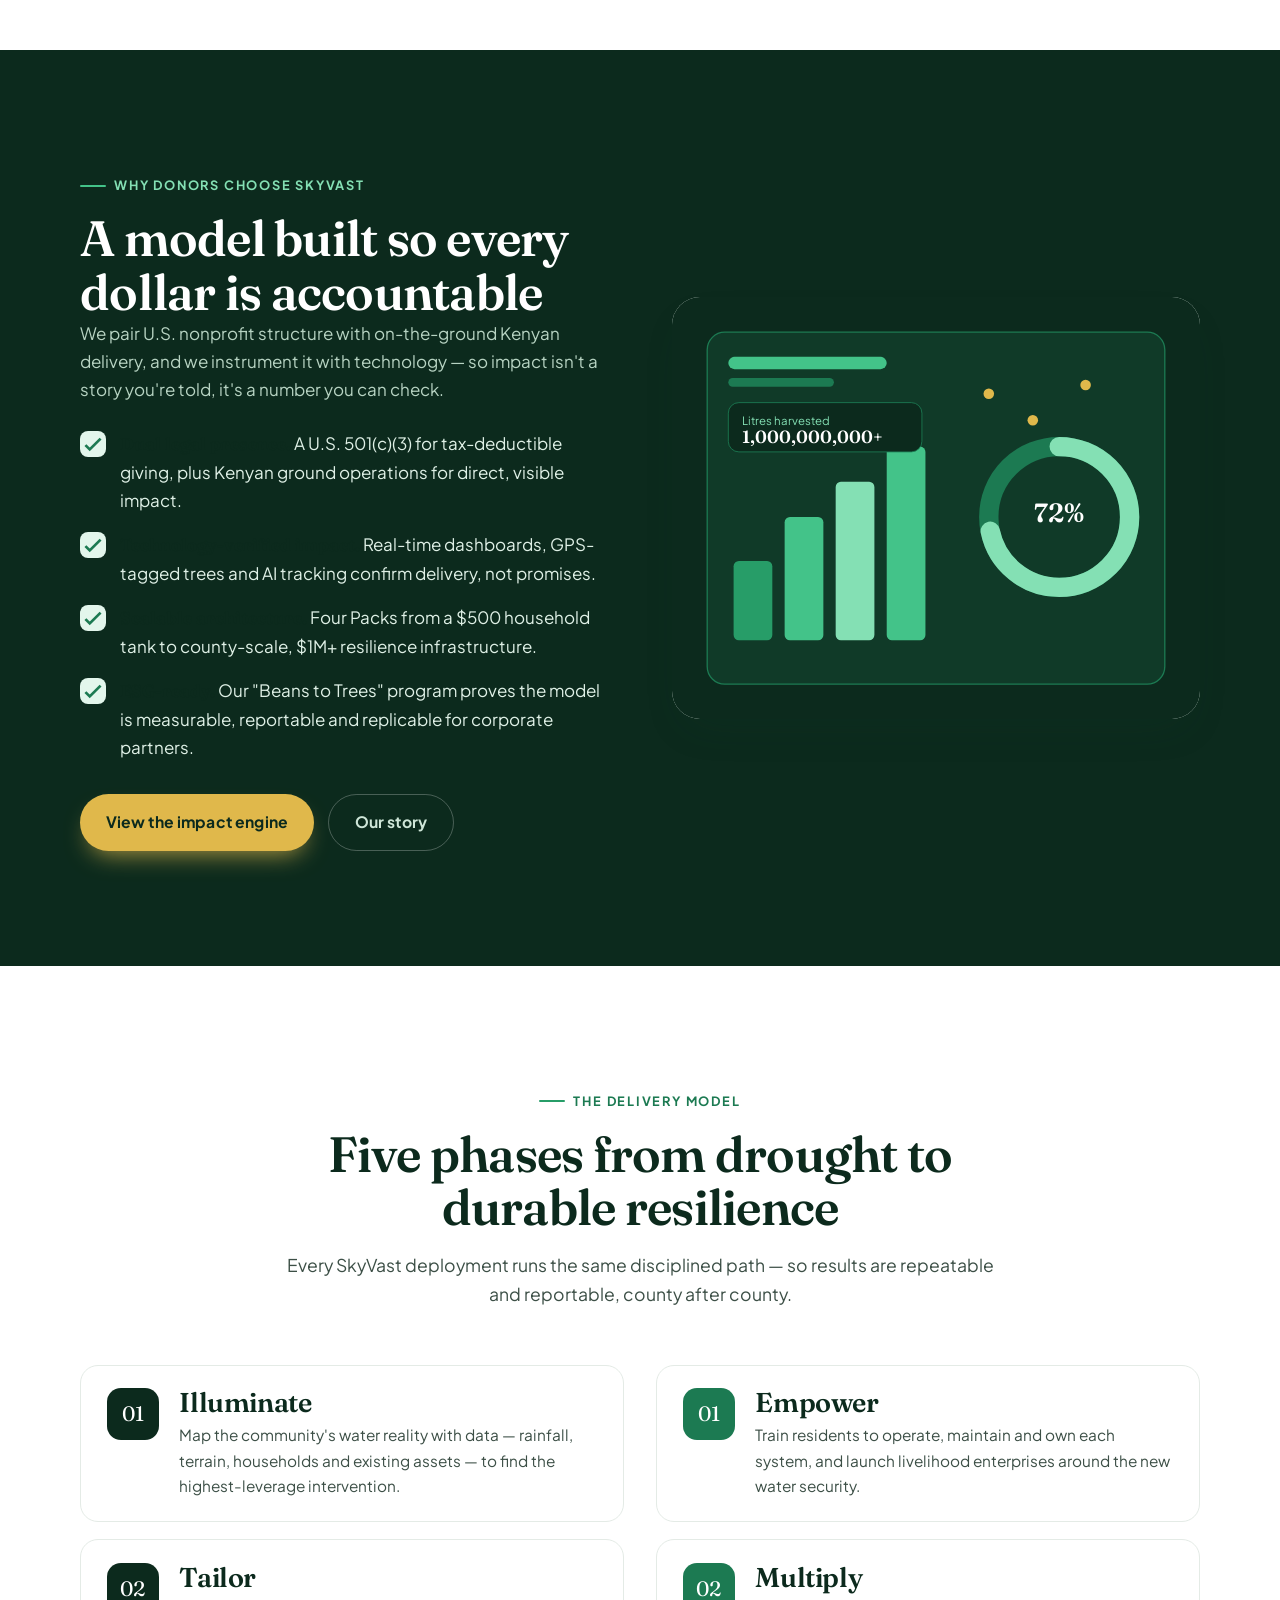
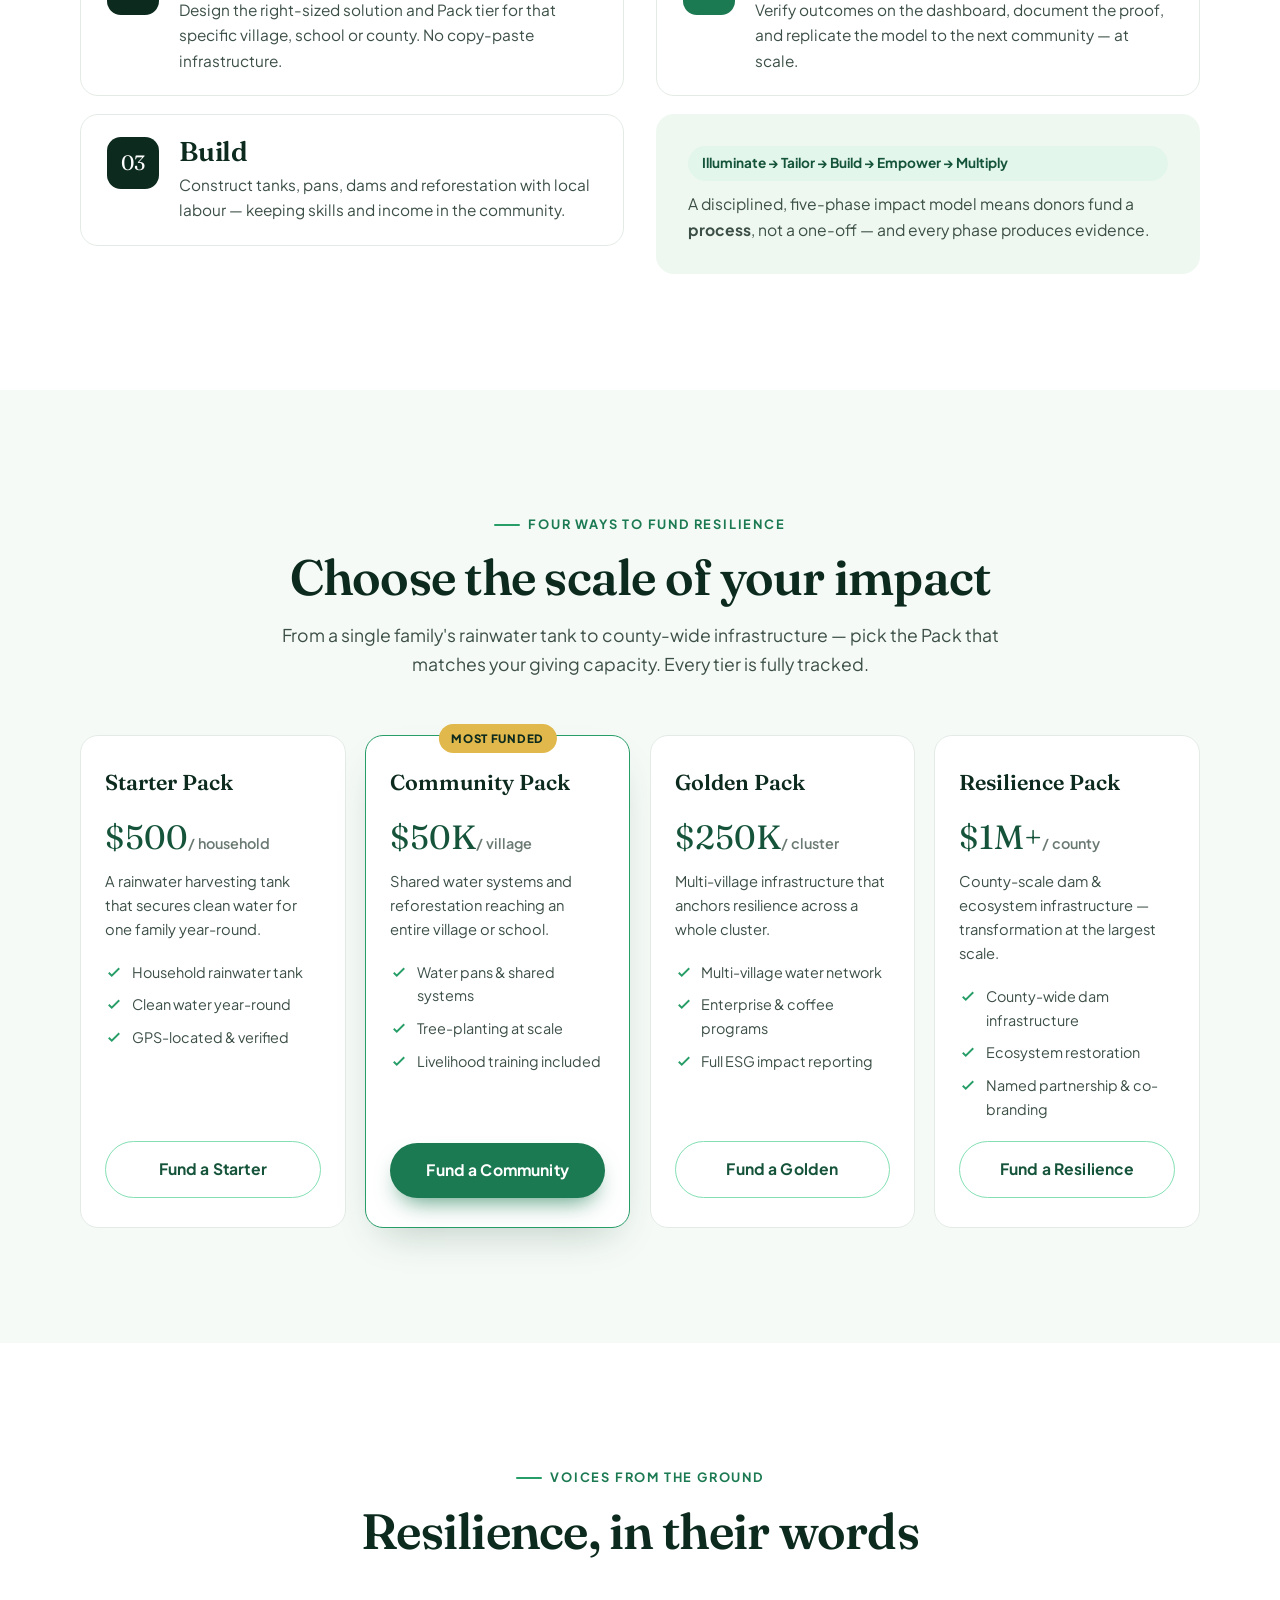
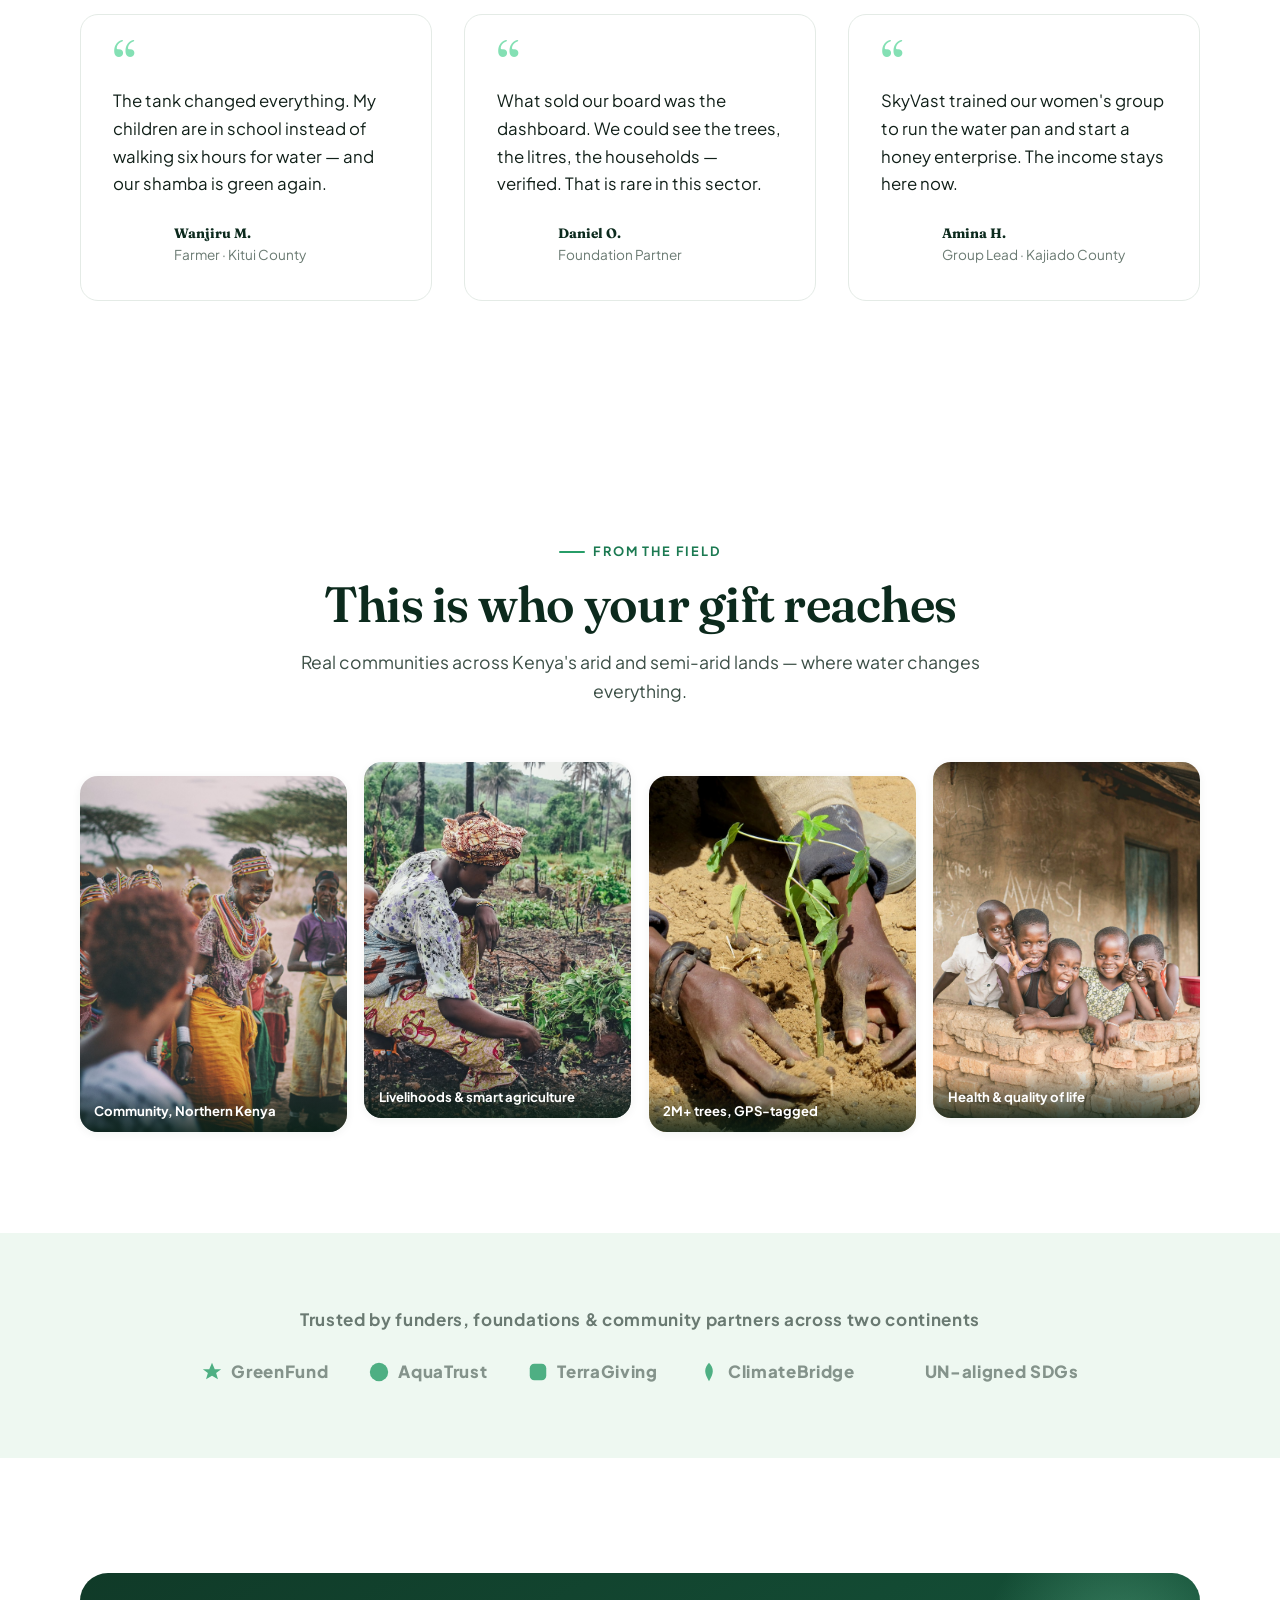
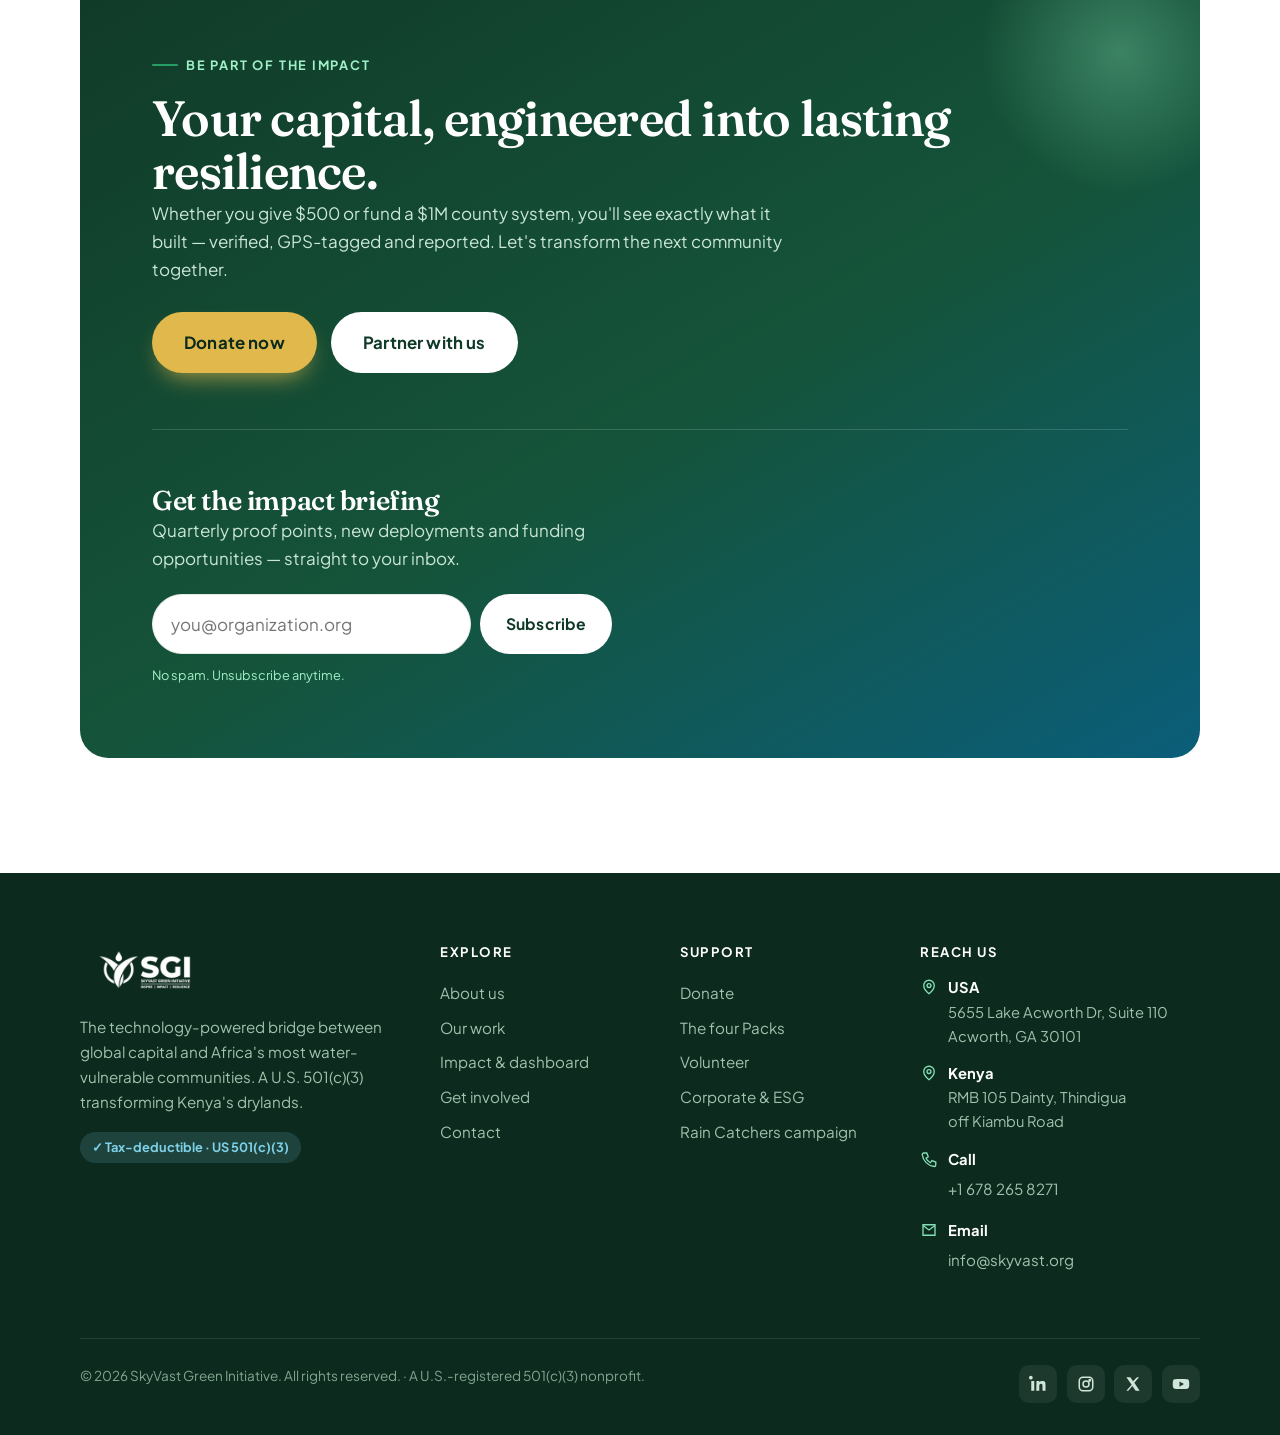
==== commit 99478f5b: "Experience: interactive 'ASAL Gamechanger' preloader with cursor-reveal photo - New preloader: real " ====
--- a/index.html
+++ b/index.html
@@ -67,7 +67,7 @@
       </div>
       <a class="exp-entry" href="experience.html">
         <span class="exp-pulse"></span>
-        <span>Enter the immersive experience — <em>From Dust to Dawn</em></span>
+        <span>Enter the immersive experience — <em>The ASAL Gamechanger</em></span>
         <svg viewBox="0 0 24 24" fill="none" stroke="currentColor" stroke-width="2.2" width="18"><path d="M5 12h14M13 6l6 6-6 6"/></svg>
       </a>
       <div class="hero-trust">
